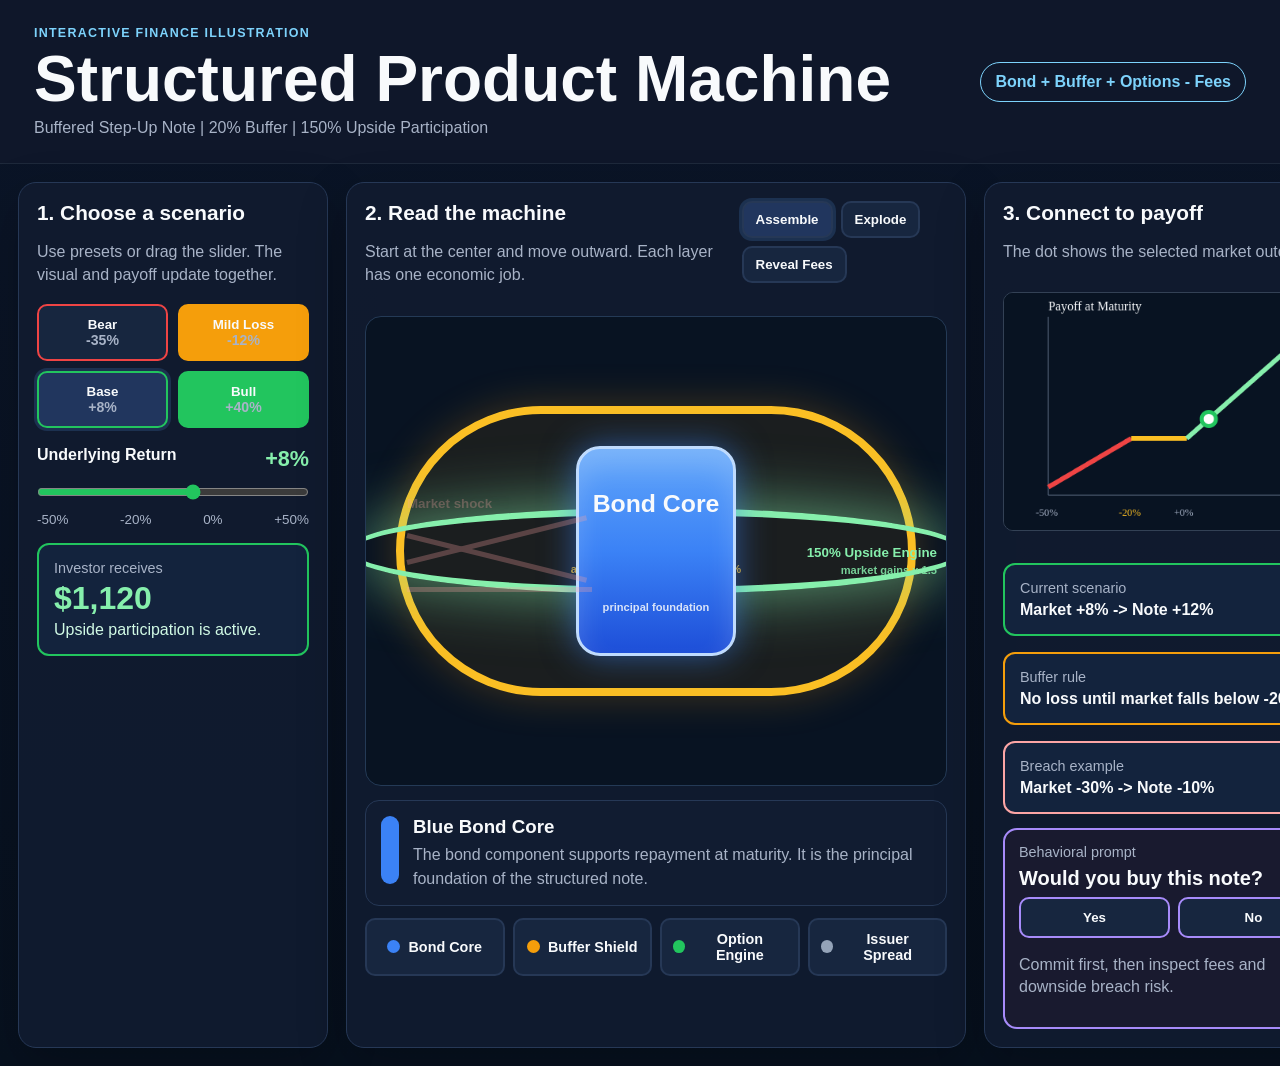
==== index.html @ 6382075f "Add files via upload" ====
<!DOCTYPE html>
<html lang="en">
<head>
  <meta charset="UTF-8" />
  <meta name="viewport" content="width=device-width, initial-scale=1.0" />
  <title>Structured Product Machine</title>
  <link rel="stylesheet" href="css/styles.css" />
</head>
<body>
  <header class="topbar">
    <div>
      <p class="eyebrow">Interactive Finance Illustration</p>
      <h1>Structured Product Machine</h1>
      <p class="subtitle">Buffered Step-Up Note | 20% Buffer | 150% Upside Participation</p>
    </div>
    <div class="formula">Bond + Buffer + Options - Fees</div>
  </header>

  <main class="dashboard">
    <aside class="panel controls">
      <h2>1. Choose a scenario</h2>
      <p class="muted">Use presets or drag the slider. The visual and payoff update together.</p>

      <div class="scenario-grid">
        <button class="scenario red" data-return="-35">Bear<br><span>-35%</span></button>
        <button class="scenario orange" data-return="-12">Mild Loss<br><span>-12%</span></button>
        <button class="scenario green active" data-return="8">Base<br><span>+8%</span></button>
        <button class="scenario green" data-return="40">Bull<br><span>+40%</span></button>
      </div>

      <div class="slider-card">
        <div class="label-row"><strong>Underlying Return</strong><strong id="returnLabel">+8%</strong></div>
        <input id="returnSlider" type="range" min="-50" max="50" value="8" />
        <div class="scale"><span>-50%</span><span>-20%</span><span>0%</span><span>+50%</span></div>
      </div>

      <div class="metric green-border">
        <span>Investor receives</span>
        <strong id="noteValue">$1,120</strong>
        <p id="payoffExplanation">Upside participation is active.</p>
      </div>
    </aside>

    <section class="panel machine-panel">
      <div class="section-head">
        <div>
          <h2>2. Read the machine</h2>
          <p class="muted">Start at the center and move outward. Each layer has one economic job.</p>
        </div>
        <div class="mode-buttons">
          <button id="assembleBtn" class="mode active">Assemble</button>
          <button id="explodeBtn" class="mode">Explode</button>
          <button id="feesBtn" class="mode">Reveal Fees</button>
        </div>
      </div>

      <div id="machine" class="machine assembled">
        <button id="shockLayer" class="layer shock" data-layer="shock">
          <span>Market shock</span>
          <i></i><i></i><i></i>
        </button>

        <button id="bufferLayer" class="layer buffer" data-layer="buffer">
          <span>20% Buffer Shield</span>
          <small>absorbs losses from 0% to -20%</small>
        </button>

        <button id="optionLayer" class="layer option" data-layer="option">
          <span>150% Upside Engine</span>
          <small>market gains x 1.5</small>
        </button>

        <button id="bondLayer" class="layer bond" data-layer="bond">
          <span>Bond Core</span>
          <small>principal foundation</small>
        </button>

        <button id="feeLayer" class="layer fees hidden" data-layer="fees">
          <span>Issuer Spread</span>
          <small>embedded economics</small>
        </button>
      </div>

      <div class="reader" id="reader">
        <div class="chip blue"></div>
        <div>
          <h3>Blue Bond Core</h3>
          <p>The bond component supports repayment at maturity. It is the principal foundation of the structured note.</p>
        </div>
      </div>

      <div class="layer-buttons">
        <button data-layer="bond"><span class="dot blue"></span>Bond Core</button>
        <button data-layer="buffer"><span class="dot orange"></span>Buffer Shield</button>
        <button data-layer="option"><span class="dot green"></span>Option Engine</button>
        <button data-layer="fees"><span class="dot gray"></span>Issuer Spread</button>
      </div>
    </section>

    <aside class="panel risk">
      <h2>3. Connect to payoff</h2>
      <p class="muted">The dot shows the selected market outcome.</p>
      <canvas id="payoffCanvas" width="430" height="300"></canvas>
      <div class="kpi green-border"><span>Current scenario</span><strong id="scenarioText">Market +8% -> Note +12%</strong></div>
      <div class="kpi orange-border"><span>Buffer rule</span><strong>No loss until market falls below -20%</strong></div>
      <div class="kpi red-border"><span>Breach example</span><strong>Market -30% -> Note -10%</strong></div>
      <div class="decision">
        <span>Behavioral prompt</span>
        <strong>Would you buy this note?</strong>
        <div><button id="yesBtn">Yes</button><button id="noBtn">No</button></div>
        <p id="voteText">Commit first, then inspect fees and downside breach risk.</p>
      </div>
    </aside>
  </main>

  <script src="js/payoff.js"></script>
  <script src="js/chart.js"></script>
  <script src="js/app.js"></script>
</body>
</html>
---- css/styles.css ----
:root{
  --bg:#08111f; --panel:#101b2f; --panel2:#13233d; --line:#263856; --text:#f8fafc; --muted:#a8b3c7;
  --blue:#3b82f6; --blue2:#60a5fa; --orange:#f59e0b; --orange2:#fbbf24; --green:#22c55e; --green2:#86efac; --red:#ef4444; --red2:#fca5a5; --gray:#94a3b8; --purple:#a78bfa; --cyan:#7dd3fc;
}
*{box-sizing:border-box} body{margin:0;background:linear-gradient(180deg,#0b1528,#07111f);color:var(--text);font-family:Segoe UI,Inter,Arial,sans-serif}.topbar{display:flex;justify-content:space-between;align-items:center;gap:24px;padding:26px 34px;background:#0f172a;border-bottom:1px solid #1e293b}.eyebrow{margin:0 0 7px;color:var(--cyan);font-weight:800;letter-spacing:.1em;text-transform:uppercase;font-size:.78rem}.topbar h1{margin:0;font-size:clamp(2.4rem,5vw,4.4rem);line-height:1}.subtitle{margin:8px 0 0;color:var(--muted)}.formula{border:1px solid var(--cyan);border-radius:999px;padding:10px 14px;color:var(--cyan);font-weight:800;white-space:nowrap}.dashboard{display:grid;grid-template-columns:310px minmax(620px,1fr) 380px;gap:18px;padding:18px}.panel{background:rgba(16,27,47,.94);border:1px solid var(--line);border-radius:18px;padding:18px;box-shadow:0 18px 50px rgba(0,0,0,.24)}h2{margin:0 0 8px;font-size:1.3rem}.muted{color:var(--muted);line-height:1.42}.scenario-grid{display:grid;grid-template-columns:1fr 1fr;gap:10px;margin:18px 0}.scenario,.mode,.layer-buttons button,.decision button{cursor:pointer;background:#17263f;color:var(--text);border:2px solid var(--line);border-radius:10px;padding:11px;font-weight:800}.scenario span{color:var(--muted);font-size:.88rem}.scenario.red{border-color:var(--red)}.scenario.orange{border-color:var(--orange)}.scenario.green{border-color:var(--green)}.scenario.active,.mode.active{background:#21365e;box-shadow:0 0 0 3px rgba(96,165,250,.16)}.label-row,.scale{display:flex;justify-content:space-between}.label-row strong:last-child{color:var(--green2);font-size:1.35rem}input[type=range]{width:100%;accent-color:var(--green);margin:12px 0}.scale{color:var(--muted);font-size:.84rem}.metric,.kpi{background:var(--panel2);border-radius:12px;padding:15px;margin-top:16px}.metric span,.kpi span,.decision span{display:block;color:var(--muted);font-size:.9rem}.metric strong{display:block;color:var(--green2);font-size:2rem;margin:4px 0}.metric p{margin:0;color:#d1fae5}.green-border{border:2px solid var(--green)}.orange-border{border:2px solid var(--orange)}.red-border{border:2px solid var(--red2)}.section-head{display:flex;justify-content:space-between;align-items:flex-start;gap:16px}.mode-buttons{display:flex;gap:8px;flex-wrap:wrap}.mode{padding:9px 12px}.machine{position:relative;min-height:470px;margin:14px 0;background:#081322;border:1px solid #243a56;border-radius:16px;overflow:hidden}.layer{position:absolute;border:0;background:transparent;color:var(--text);font-family:inherit;cursor:pointer}.layer span{display:block;font-weight:900}.layer small{display:block;font-weight:700;margin-top:4px;opacity:.85}.bond{left:50%;top:50%;width:160px;height:210px;margin-left:-80px;margin-top:-105px;border-radius:24px;background:linear-gradient(180deg,var(--blue2),var(--blue),#1d4ed8);border:3px solid #bfdbfe;box-shadow:0 0 34px rgba(59,130,246,.55),inset 0 18px 28px rgba(255,255,255,.18);display:grid;place-items:center;text-align:center;z-index:6}.bond span{font-size:1.55rem}.buffer{left:50%;top:50%;width:520px;height:290px;margin-left:-260px;margin-top:-145px;border:8px solid var(--orange2);background:rgba(245,158,11,.08);border-radius:160px;box-shadow:0 0 42px rgba(245,158,11,.24);text-align:center;padding-top:18px;z-index:2;color:var(--orange2)}.option{left:50%;top:50%;width:620px;height:86px;margin-left:-310px;margin-top:-43px;border:7px solid var(--green2);border-radius:50%;box-shadow:0 0 44px rgba(134,239,172,.36);z-index:5;color:var(--green2);text-align:right;padding:18px 22px 0 0}.option::after{content:"";position:absolute;right:-85px;top:28px;width:90px;height:8px;background:var(--green2);transform:rotate(-25deg);border-radius:999px}.shock{left:35px;top:128px;width:220px;height:220px;z-index:7;color:var(--red2);text-align:left}.shock i{display:block;width:185px;height:5px;background:var(--red2);margin:22px 0;transform-origin:left center}.shock i:nth-child(2){transform:rotate(14deg)}.shock i:nth-child(3){transform:rotate(-14deg)}.fees{left:50%;top:50%;width:600px;height:340px;margin-left:-300px;margin-top:-170px;border:5px dashed var(--gray);border-radius:180px;color:var(--gray);text-align:center;padding-top:302px;z-index:1}.hidden{opacity:0;pointer-events:none}.machine.exploded .bond{transform:translateX(-230px)}.machine.exploded .buffer{transform:translateX(0) scale(.92)}.machine.exploded .option{transform:translateX(210px) scale(.88)}.machine.exploded .fees{transform:translateX(360px) scale(.78)}.bond,.buffer,.option,.fees{transition:transform .55s ease,opacity .25s,box-shadow .25s,border-color .25s}.machine.breach .buffer{border-color:var(--red);box-shadow:0 0 60px rgba(239,68,68,.5);color:var(--red2)}.machine.positive .option{box-shadow:0 0 65px rgba(134,239,172,.62)}.reader{display:flex;gap:14px;align-items:flex-start;background:#111c31;border:1px solid var(--line);border-radius:14px;padding:15px;min-height:94px}.reader h3{margin:0 0 5px}.reader p{margin:0;color:var(--muted);line-height:1.45}.chip{width:18px;min-width:18px;height:68px;border-radius:10px}.blue,.dot.blue{background:var(--blue)}.orange,.dot.orange{background:var(--orange)}.green,.dot.green{background:var(--green)}.gray,.dot.gray{background:var(--gray)}.redchip{background:var(--red)}.layer-buttons{display:grid;grid-template-columns:repeat(4,1fr);gap:8px;margin-top:12px}.layer-buttons button{display:flex;align-items:center;justify-content:center;gap:8px;font-size:.9rem}.dot{width:13px;height:13px;border-radius:50%;display:inline-block}#payoffCanvas{width:100%;background:#081322;border:1px solid #334155;border-radius:10px;margin:12px 0}.kpi strong{display:block;margin-top:5px}.decision{background:#191a2f;border:2px solid var(--purple);border-radius:14px;padding:14px;margin-top:14px}.decision strong{display:block;font-size:1.25rem;margin:7px 0}.decision div{display:flex;gap:8px}.decision button{flex:1;border-color:var(--purple)}.decision p{color:var(--muted);line-height:1.35}@media(max-width:1180px){.dashboard{grid-template-columns:1fr}.formula{display:none}.machine{min-height:430px}.layer-buttons{grid-template-columns:1fr 1fr}}@media(max-width:640px){.topbar{padding:20px}.dashboard{padding:12px}.panel{padding:14px}.scenario-grid{grid-template-columns:1fr}.section-head{display:block}.mode-buttons{margin-top:12px}.layer-buttons{grid-template-columns:1fr}.machine{min-height:380px}.buffer{width:430px;height:250px;margin-left:-215px;margin-top:-125px}.option{width:460px;margin-left:-230px}.bond{width:130px;height:180px;margin-left:-65px;margin-top:-90px}.shock{display:none}}
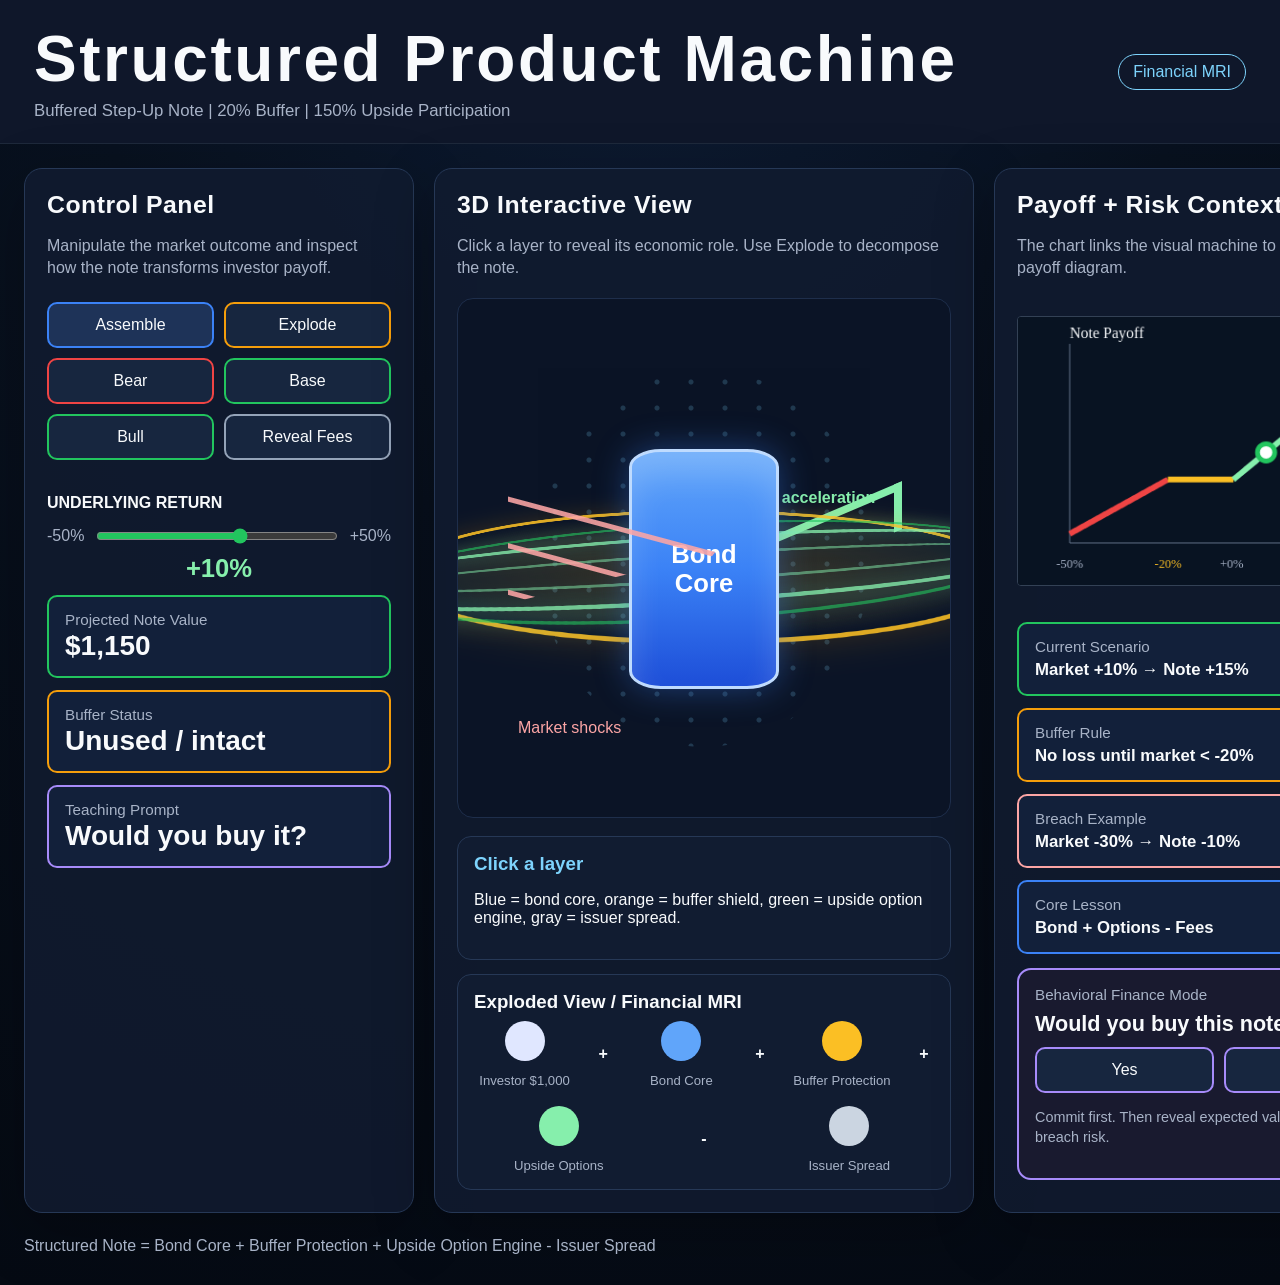
==== commit 6e7f212f: "Add files via upload" ====
--- a/index.html
+++ b/index.html
@@ -9,109 +9,130 @@
 <body>
   <header class="topbar">
     <div>
-      <p class="eyebrow">Interactive Finance Illustration</p>
       <h1>Structured Product Machine</h1>
-      <p class="subtitle">Buffered Step-Up Note | 20% Buffer | 150% Upside Participation</p>
+      <p>Buffered Step-Up Note | 20% Buffer | 150% Upside Participation</p>
     </div>
-    <div class="formula">Bond + Buffer + Options - Fees</div>
+    <div class="tag">Financial MRI</div>
   </header>
 
   <main class="dashboard">
-    <aside class="panel controls">
-      <h2>1. Choose a scenario</h2>
-      <p class="muted">Use presets or drag the slider. The visual and payoff update together.</p>
+    <section class="panel controls-panel">
+      <h2>Control Panel</h2>
+      <p class="muted">Manipulate the market outcome and inspect how the note transforms investor payoff.</p>
 
-      <div class="scenario-grid">
-        <button class="scenario red" data-return="-35">Bear<br><span>-35%</span></button>
-        <button class="scenario orange" data-return="-12">Mild Loss<br><span>-12%</span></button>
-        <button class="scenario green active" data-return="8">Base<br><span>+8%</span></button>
-        <button class="scenario green" data-return="40">Bull<br><span>+40%</span></button>
+      <div class="button-grid">
+        <button id="assembleBtn" class="btn blue active">Assemble</button>
+        <button id="explodeBtn" class="btn orange">Explode</button>
+        <button id="bearBtn" class="btn red">Bear</button>
+        <button id="baseBtn" class="btn green">Base</button>
+        <button id="bullBtn" class="btn green">Bull</button>
+        <button id="feesBtn" class="btn gray">Reveal Fees</button>
       </div>
 
       <div class="slider-card">
-        <div class="label-row"><strong>Underlying Return</strong><strong id="returnLabel">+8%</strong></div>
-        <input id="returnSlider" type="range" min="-50" max="50" value="8" />
-        <div class="scale"><span>-50%</span><span>-20%</span><span>0%</span><span>+50%</span></div>
+        <label for="returnSlider">Underlying Return</label>
+        <div class="slider-row">
+          <span>-50%</span>
+          <input id="returnSlider" type="range" min="-50" max="50" value="10" />
+          <span>+50%</span>
+        </div>
+        <div class="current-return"><span id="returnLabel">+10%</span></div>
       </div>
 
       <div class="metric green-border">
-        <span>Investor receives</span>
-        <strong id="noteValue">$1,120</strong>
-        <p id="payoffExplanation">Upside participation is active.</p>
+        <span>Projected Note Value</span>
+        <strong id="noteValue">$1,150</strong>
       </div>
-    </aside>
+      <div class="metric orange-border">
+        <span>Buffer Status</span>
+        <strong id="bufferStatus">Unused / intact</strong>
+      </div>
+      <div class="metric purple-border">
+        <span>Teaching Prompt</span>
+        <strong>Would you buy it?</strong>
+      </div>
+    </section>
 
-    <section class="panel machine-panel">
-      <div class="section-head">
+    <section class="panel visual-panel">
+      <div class="panel-heading">
         <div>
-          <h2>2. Read the machine</h2>
-          <p class="muted">Start at the center and move outward. Each layer has one economic job.</p>
-        </div>
-        <div class="mode-buttons">
-          <button id="assembleBtn" class="mode active">Assemble</button>
-          <button id="explodeBtn" class="mode">Explode</button>
-          <button id="feesBtn" class="mode">Reveal Fees</button>
+          <h2>3D Interactive View</h2>
+          <p class="muted">Click a layer to reveal its economic role. Use Explode to decompose the note.</p>
         </div>
       </div>
 
-      <div id="machine" class="machine assembled">
-        <button id="shockLayer" class="layer shock" data-layer="shock">
-          <span>Market shock</span>
-          <i></i><i></i><i></i>
-        </button>
+      <div class="machine-stage" id="machineStage">
+        <div class="probability-cloud" aria-hidden="true"></div>
 
-        <button id="bufferLayer" class="layer buffer" data-layer="buffer">
-          <span>20% Buffer Shield</span>
-          <small>absorbs losses from 0% to -20%</small>
-        </button>
+        <button class="layer shock-layer" id="shockLayer" data-layer="shock" aria-label="Market shock particles"></button>
+        <button class="layer buffer-layer" id="bufferLayer" data-layer="buffer" aria-label="20 percent buffer shield"></button>
+        <button class="layer option-layer" id="optionLayer" data-layer="option" aria-label="150 percent option engine"></button>
+        <button class="layer fee-layer hidden" id="feeLayer" data-layer="fees" aria-label="issuer spread layer"></button>
+        <button class="layer bond-layer" id="bondLayer" data-layer="bond" aria-label="bond core"></button>
 
-        <button id="optionLayer" class="layer option" data-layer="option">
-          <span>150% Upside Engine</span>
-          <small>market gains x 1.5</small>
-        </button>
-
-        <button id="bondLayer" class="layer bond" data-layer="bond">
-          <span>Bond Core</span>
-          <small>principal foundation</small>
-        </button>
-
-        <button id="feeLayer" class="layer fees hidden" data-layer="fees">
-          <span>Issuer Spread</span>
-          <small>embedded economics</small>
-        </button>
+        <div class="upside-arrow">Upside acceleration</div>
+        <div class="shock-label">Market shocks</div>
       </div>
 
-      <div class="reader" id="reader">
-        <div class="chip blue"></div>
-        <div>
-          <h3>Blue Bond Core</h3>
-          <p>The bond component supports repayment at maturity. It is the principal foundation of the structured note.</p>
-        </div>
+      <div class="layer-description" id="layerDescription">
+        <h3>Click a layer</h3>
+        <p>Blue = bond core, orange = buffer shield, green = upside option engine, gray = issuer spread.</p>
       </div>
 
-      <div class="layer-buttons">
-        <button data-layer="bond"><span class="dot blue"></span>Bond Core</button>
-        <button data-layer="buffer"><span class="dot orange"></span>Buffer Shield</button>
-        <button data-layer="option"><span class="dot green"></span>Option Engine</button>
-        <button data-layer="fees"><span class="dot gray"></span>Issuer Spread</button>
+      <div class="decomposition">
+        <h3>Exploded View / Financial MRI</h3>
+        <div class="decomp-row">
+          <div><span class="dot investor"></span><p>Investor $1,000</p></div>
+          <b>+</b>
+          <div><span class="dot bond"></span><p>Bond Core</p></div>
+          <b>+</b>
+          <div><span class="dot buffer"></span><p>Buffer Protection</p></div>
+          <b>+</b>
+          <div><span class="dot option"></span><p>Upside Options</p></div>
+          <b>-</b>
+          <div><span class="dot fees"></span><p>Issuer Spread</p></div>
+        </div>
       </div>
     </section>
 
-    <aside class="panel risk">
-      <h2>3. Connect to payoff</h2>
-      <p class="muted">The dot shows the selected market outcome.</p>
-      <canvas id="payoffCanvas" width="430" height="300"></canvas>
-      <div class="kpi green-border"><span>Current scenario</span><strong id="scenarioText">Market +8% -> Note +12%</strong></div>
-      <div class="kpi orange-border"><span>Buffer rule</span><strong>No loss until market falls below -20%</strong></div>
-      <div class="kpi red-border"><span>Breach example</span><strong>Market -30% -> Note -10%</strong></div>
-      <div class="decision">
-        <span>Behavioral prompt</span>
+    <section class="panel risk-panel">
+      <h2>Payoff + Risk Context</h2>
+      <p class="muted">The chart links the visual machine to the traditional payoff diagram.</p>
+
+      <canvas id="payoffCanvas" width="420" height="280"></canvas>
+
+      <div class="context-card green-border">
+        <span>Current Scenario</span>
+        <strong id="scenarioText">Market +10% → Note +15%</strong>
+      </div>
+      <div class="context-card orange-border">
+        <span>Buffer Rule</span>
+        <strong>No loss until market &lt; -20%</strong>
+      </div>
+      <div class="context-card red-border">
+        <span>Breach Example</span>
+        <strong>Market -30% → Note -10%</strong>
+      </div>
+      <div class="context-card blue-border">
+        <span>Core Lesson</span>
+        <strong>Bond + Options - Fees</strong>
+      </div>
+
+      <div class="decision-card">
+        <span>Behavioral Finance Mode</span>
         <strong>Would you buy this note?</strong>
-        <div><button id="yesBtn">Yes</button><button id="noBtn">No</button></div>
-        <p id="voteText">Commit first, then inspect fees and downside breach risk.</p>
+        <div class="vote-row">
+          <button id="yesBtn">Yes</button>
+          <button id="noBtn">No</button>
+        </div>
+        <p id="voteReveal" class="muted small">Commit first. Then reveal expected value, fees, and breach risk.</p>
       </div>
-    </aside>
+    </section>
   </main>
+
+  <footer>
+    Structured Note = Bond Core + Buffer Protection + Upside Option Engine - Issuer Spread
+  </footer>
 
   <script src="js/payoff.js"></script>
   <script src="js/chart.js"></script>
--- a/css/styles.css
+++ b/css/styles.css
@@ -1,5 +1,272 @@
-:root{
-  --bg:#08111f; --panel:#101b2f; --panel2:#13233d; --line:#263856; --text:#f8fafc; --muted:#a8b3c7;
-  --blue:#3b82f6; --blue2:#60a5fa; --orange:#f59e0b; --orange2:#fbbf24; --green:#22c55e; --green2:#86efac; --red:#ef4444; --red2:#fca5a5; --gray:#94a3b8; --purple:#a78bfa; --cyan:#7dd3fc;
-}
-*{box-sizing:border-box} body{margin:0;background:linear-gradient(180deg,#0b1528,#07111f);color:var(--text);font-family:Segoe UI,Inter,Arial,sans-serif}.topbar{display:flex;justify-content:space-between;align-items:center;gap:24px;padding:26px 34px;background:#0f172a;border-bottom:1px solid #1e293b}.eyebrow{margin:0 0 7px;color:var(--cyan);font-weight:800;letter-spacing:.1em;text-transform:uppercase;font-size:.78rem}.topbar h1{margin:0;font-size:clamp(2.4rem,5vw,4.4rem);line-height:1}.subtitle{margin:8px 0 0;color:var(--muted)}.formula{border:1px solid var(--cyan);border-radius:999px;padding:10px 14px;color:var(--cyan);font-weight:800;white-space:nowrap}.dashboard{display:grid;grid-template-columns:310px minmax(620px,1fr) 380px;gap:18px;padding:18px}.panel{background:rgba(16,27,47,.94);border:1px solid var(--line);border-radius:18px;padding:18px;box-shadow:0 18px 50px rgba(0,0,0,.24)}h2{margin:0 0 8px;font-size:1.3rem}.muted{color:var(--muted);line-height:1.42}.scenario-grid{display:grid;grid-template-columns:1fr 1fr;gap:10px;margin:18px 0}.scenario,.mode,.layer-buttons button,.decision button{cursor:pointer;background:#17263f;color:var(--text);border:2px solid var(--line);border-radius:10px;padding:11px;font-weight:800}.scenario span{color:var(--muted);font-size:.88rem}.scenario.red{border-color:var(--red)}.scenario.orange{border-color:var(--orange)}.scenario.green{border-color:var(--green)}.scenario.active,.mode.active{background:#21365e;box-shadow:0 0 0 3px rgba(96,165,250,.16)}.label-row,.scale{display:flex;justify-content:space-between}.label-row strong:last-child{color:var(--green2);font-size:1.35rem}input[type=range]{width:100%;accent-color:var(--green);margin:12px 0}.scale{color:var(--muted);font-size:.84rem}.metric,.kpi{background:var(--panel2);border-radius:12px;padding:15px;margin-top:16px}.metric span,.kpi span,.decision span{display:block;color:var(--muted);font-size:.9rem}.metric strong{display:block;color:var(--green2);font-size:2rem;margin:4px 0}.metric p{margin:0;color:#d1fae5}.green-border{border:2px solid var(--green)}.orange-border{border:2px solid var(--orange)}.red-border{border:2px solid var(--red2)}.section-head{display:flex;justify-content:space-between;align-items:flex-start;gap:16px}.mode-buttons{display:flex;gap:8px;flex-wrap:wrap}.mode{padding:9px 12px}.machine{position:relative;min-height:470px;margin:14px 0;background:#081322;border:1px solid #243a56;border-radius:16px;overflow:hidden}.layer{position:absolute;border:0;background:transparent;color:var(--text);font-family:inherit;cursor:pointer}.layer span{display:block;font-weight:900}.layer small{display:block;font-weight:700;margin-top:4px;opacity:.85}.bond{left:50%;top:50%;width:160px;height:210px;margin-left:-80px;margin-top:-105px;border-radius:24px;background:linear-gradient(180deg,var(--blue2),var(--blue),#1d4ed8);border:3px solid #bfdbfe;box-shadow:0 0 34px rgba(59,130,246,.55),inset 0 18px 28px rgba(255,255,255,.18);display:grid;place-items:center;text-align:center;z-index:6}.bond span{font-size:1.55rem}.buffer{left:50%;top:50%;width:520px;height:290px;margin-left:-260px;margin-top:-145px;border:8px solid var(--orange2);background:rgba(245,158,11,.08);border-radius:160px;box-shadow:0 0 42px rgba(245,158,11,.24);text-align:center;padding-top:18px;z-index:2;color:var(--orange2)}.option{left:50%;top:50%;width:620px;height:86px;margin-left:-310px;margin-top:-43px;border:7px solid var(--green2);border-radius:50%;box-shadow:0 0 44px rgba(134,239,172,.36);z-index:5;color:var(--green2);text-align:right;padding:18px 22px 0 0}.option::after{content:"";position:absolute;right:-85px;top:28px;width:90px;height:8px;background:var(--green2);transform:rotate(-25deg);border-radius:999px}.shock{left:35px;top:128px;width:220px;height:220px;z-index:7;color:var(--red2);text-align:left}.shock i{display:block;width:185px;height:5px;background:var(--red2);margin:22px 0;transform-origin:left center}.shock i:nth-child(2){transform:rotate(14deg)}.shock i:nth-child(3){transform:rotate(-14deg)}.fees{left:50%;top:50%;width:600px;height:340px;margin-left:-300px;margin-top:-170px;border:5px dashed var(--gray);border-radius:180px;color:var(--gray);text-align:center;padding-top:302px;z-index:1}.hidden{opacity:0;pointer-events:none}.machine.exploded .bond{transform:translateX(-230px)}.machine.exploded .buffer{transform:translateX(0) scale(.92)}.machine.exploded .option{transform:translateX(210px) scale(.88)}.machine.exploded .fees{transform:translateX(360px) scale(.78)}.bond,.buffer,.option,.fees{transition:transform .55s ease,opacity .25s,box-shadow .25s,border-color .25s}.machine.breach .buffer{border-color:var(--red);box-shadow:0 0 60px rgba(239,68,68,.5);color:var(--red2)}.machine.positive .option{box-shadow:0 0 65px rgba(134,239,172,.62)}.reader{display:flex;gap:14px;align-items:flex-start;background:#111c31;border:1px solid var(--line);border-radius:14px;padding:15px;min-height:94px}.reader h3{margin:0 0 5px}.reader p{margin:0;color:var(--muted);line-height:1.45}.chip{width:18px;min-width:18px;height:68px;border-radius:10px}.blue,.dot.blue{background:var(--blue)}.orange,.dot.orange{background:var(--orange)}.green,.dot.green{background:var(--green)}.gray,.dot.gray{background:var(--gray)}.redchip{background:var(--red)}.layer-buttons{display:grid;grid-template-columns:repeat(4,1fr);gap:8px;margin-top:12px}.layer-buttons button{display:flex;align-items:center;justify-content:center;gap:8px;font-size:.9rem}.dot{width:13px;height:13px;border-radius:50%;display:inline-block}#payoffCanvas{width:100%;background:#081322;border:1px solid #334155;border-radius:10px;margin:12px 0}.kpi strong{display:block;margin-top:5px}.decision{background:#191a2f;border:2px solid var(--purple);border-radius:14px;padding:14px;margin-top:14px}.decision strong{display:block;font-size:1.25rem;margin:7px 0}.decision div{display:flex;gap:8px}.decision button{flex:1;border-color:var(--purple)}.decision p{color:var(--muted);line-height:1.35}@media(max-width:1180px){.dashboard{grid-template-columns:1fr}.formula{display:none}.machine{min-height:430px}.layer-buttons{grid-template-columns:1fr 1fr}}@media(max-width:640px){.topbar{padding:20px}.dashboard{padding:12px}.panel{padding:14px}.scenario-grid{grid-template-columns:1fr}.section-head{display:block}.mode-buttons{margin-top:12px}.layer-buttons{grid-template-columns:1fr}.machine{min-height:380px}.buffer{width:430px;height:250px;margin-left:-215px;margin-top:-125px}.option{width:460px;margin-left:-230px}.bond{width:130px;height:180px;margin-left:-65px;margin-top:-90px}.shock{display:none}}
+:root {
+  --bg: #08111f;
+  --panel: #101b2f;
+  --panel-2: #13233d;
+  --line: #263856;
+  --text: #f8fafc;
+  --muted: #a8b3c7;
+  --blue: #3b82f6;
+  --blue-2: #60a5fa;
+  --orange: #f59e0b;
+  --orange-2: #fbbf24;
+  --green: #22c55e;
+  --green-2: #86efac;
+  --red: #ef4444;
+  --red-2: #fca5a5;
+  --gray: #94a3b8;
+  --cyan: #7dd3fc;
+  --purple: #a78bfa;
+}
+
+* { box-sizing: border-box; }
+body {
+  margin: 0;
+  font-family: Inter, Segoe UI, Arial, sans-serif;
+  color: var(--text);
+  background: radial-gradient(circle at top, #0d1b33 0%, var(--bg) 38%, #050a13 100%);
+}
+
+.topbar {
+  min-height: 96px;
+  padding: 22px 34px;
+  background: #0f172a;
+  display: flex;
+  align-items: center;
+  justify-content: space-between;
+  border-bottom: 1px solid #1e293b;
+}
+.topbar h1 { margin: 0; font-size: clamp(2rem, 5vw, 4rem); letter-spacing: .04em; }
+.topbar p { margin: 5px 0 0; color: var(--muted); font-size: 1.05rem; }
+.tag { border: 1px solid var(--cyan); color: var(--cyan); padding: 8px 14px; border-radius: 999px; }
+
+.dashboard {
+  display: grid;
+  grid-template-columns: 390px minmax(540px, 1fr) 450px;
+  gap: 20px;
+  padding: 24px;
+}
+.panel {
+  background: rgba(16, 27, 47, .88);
+  border: 1px solid var(--line);
+  border-radius: 18px;
+  padding: 22px;
+  box-shadow: 0 18px 60px rgba(0,0,0,.25);
+}
+h2 { margin: 0 0 8px; font-size: 1.55rem; letter-spacing: .02em; }
+h3 { margin: 0 0 8px; }
+.muted { color: var(--muted); line-height: 1.4; }
+.small { font-size: .9rem; }
+
+.button-grid { display: grid; grid-template-columns: 1fr 1fr; gap: 10px; margin: 22px 0; }
+.btn, .vote-row button {
+  cursor: pointer;
+  color: var(--text);
+  background: #17263f;
+  border: 2px solid var(--line);
+  border-radius: 10px;
+  padding: 12px 14px;
+  font-size: 1rem;
+  transition: transform .2s, box-shadow .2s, background .2s;
+}
+.btn:hover, .vote-row button:hover { transform: translateY(-1px); box-shadow: 0 0 0 4px rgba(255,255,255,.04); }
+.btn.active { background: #1e3358; }
+.blue { border-color: var(--blue); }
+.orange { border-color: var(--orange); }
+.green { border-color: var(--green); }
+.red { border-color: var(--red); }
+.gray { border-color: var(--gray); }
+
+.slider-card { margin-top: 34px; }
+.slider-card label { display: block; text-transform: uppercase; font-weight: 800; margin-bottom: 14px; }
+.slider-row { display: flex; align-items: center; gap: 10px; color: var(--muted); }
+input[type="range"] { width: 100%; accent-color: var(--green); }
+.current-return { text-align: center; margin-top: 8px; color: var(--green-2); font-size: 1.6rem; font-weight: 900; }
+
+.metric, .context-card {
+  background: rgba(19, 35, 61, .82);
+  border-radius: 10px;
+  padding: 14px 16px;
+  margin: 12px 0;
+}
+.metric span, .context-card span, .decision-card span { display: block; color: var(--muted); font-size: .95rem; }
+.metric strong { display: block; font-size: 1.75rem; margin-top: 2px; }
+.context-card strong { display: block; font-size: 1.05rem; margin-top: 5px; }
+.green-border { border: 2px solid var(--green); }
+.orange-border { border: 2px solid var(--orange); }
+.red-border { border: 2px solid var(--red-2); }
+.blue-border { border: 2px solid var(--blue); }
+.purple-border { border: 2px solid var(--purple); }
+
+.visual-panel { overflow: hidden; }
+.machine-stage {
+  position: relative;
+  height: 520px;
+  margin: 18px 0;
+  background: #0b1426;
+  border: 1px solid #1e2e4b;
+  border-radius: 16px;
+  overflow: hidden;
+  perspective: 900px;
+}
+.probability-cloud::before {
+  content: "";
+  position: absolute;
+  inset: 70px 80px;
+  background-image: radial-gradient(circle, rgba(125,211,252,.7) 0 2px, transparent 3px);
+  background-size: 34px 26px;
+  opacity: .28;
+  border-radius: 50%;
+  animation: drift 8s linear infinite;
+}
+.layer { position: absolute; border: 0; background: transparent; cursor: pointer; }
+.bond-layer {
+  width: 150px; height: 240px;
+  left: calc(50% - 75px); top: 150px;
+  border-radius: 32px / 18px;
+  background: linear-gradient(180deg, var(--blue-2), var(--blue) 50%, #1d4ed8);
+  border: 3px solid #bfdbfe;
+  box-shadow: inset 0 22px 32px rgba(255,255,255,.18), 0 0 34px rgba(59,130,246,.38);
+  z-index: 8;
+  transition: transform .65s ease;
+}
+.bond-layer::after {
+  content: "Bond\A Core";
+  white-space: pre;
+  color: white;
+  font-weight: 900;
+  font-size: 1.6rem;
+  position: absolute;
+  inset: 0;
+  display: grid;
+  place-items: center;
+}
+.buffer-layer {
+  width: 620px; height: 245px;
+  left: calc(50% - 310px); top: 148px;
+  border-radius: 50%;
+  border: 7px solid rgba(251,191,36,.88);
+  background: radial-gradient(ellipse, rgba(245,158,11,.18), rgba(245,158,11,.05) 58%, transparent 70%);
+  transform: rotateX(58deg) rotateZ(0deg);
+  box-shadow: 0 0 52px rgba(245,158,11,.18);
+  z-index: 4;
+  transition: transform .65s ease, box-shadow .25s, border-color .25s;
+}
+.option-layer {
+  width: 720px; height: 145px;
+  left: calc(50% - 360px); top: 195px;
+  border-radius: 50%;
+  border: 8px solid rgba(134,239,172,.78);
+  transform: rotateX(64deg) rotateZ(-8deg);
+  z-index: 7;
+  animation: pulse 2.7s ease-in-out infinite;
+  transition: transform .65s ease, filter .25s;
+}
+.option-layer::before, .option-layer::after {
+  content: "";
+  position: absolute;
+  inset: -38px 32px;
+  border-radius: 50%;
+  border: 6px solid rgba(34,197,94,.6);
+}
+.option-layer::after { inset: 34px 42px; border-color: rgba(134,239,172,.5); }
+.fee-layer {
+  width: 740px; height: 295px;
+  left: calc(50% - 370px); top: 125px;
+  border-radius: 50%;
+  border: 4px dashed rgba(148,163,184,.68);
+  transform: rotateX(58deg);
+  z-index: 3;
+  transition: opacity .25s, transform .65s ease;
+}
+.hidden { opacity: 0; pointer-events: none; }
+.shock-layer {
+  left: 44px; top: 170px; width: 230px; height: 160px;
+  z-index: 10;
+}
+.shock-layer::before {
+  content: "";
+  display: block;
+  width: 210px; height: 130px;
+  background: repeating-linear-gradient(15deg, transparent 0 18px, var(--red-2) 19px 23px, transparent 24px 45px);
+  clip-path: polygon(0 8%, 86% 42%, 86% 22%, 100% 50%, 86% 78%, 86% 58%, 0 92%);
+  opacity: .88;
+}
+.upside-arrow {
+  position: absolute; right: 48px; top: 190px; color: var(--green-2); font-weight: 800;
+}
+.upside-arrow::after {
+  content: "";
+  display: block;
+  width: 170px; height: 40px;
+  border-top: 8px solid var(--green-2);
+  border-right: 8px solid var(--green-2);
+  transform: skewY(-23deg);
+  margin-top: 12px;
+}
+.shock-label { position: absolute; left: 60px; bottom: 80px; color: var(--red-2); }
+
+.machine-stage.exploded .bond-layer { transform: translateX(-260px); }
+.machine-stage.exploded .buffer-layer { transform: translateX(0) rotateX(58deg) scale(.92); }
+.machine-stage.exploded .option-layer { transform: translateX(270px) rotateX(64deg) rotateZ(-8deg) scale(.9); }
+.machine-stage.exploded .fee-layer { transform: translateX(430px) rotateX(58deg) scale(.78); }
+.machine-stage.breach .buffer-layer { border-color: var(--red); box-shadow: 0 0 60px rgba(239,68,68,.45); }
+.machine-stage.positive .option-layer { filter: drop-shadow(0 0 18px rgba(134,239,172,.8)); }
+
+.layer-description, .decomposition {
+  background: #111c31;
+  border: 1px solid var(--line);
+  border-radius: 14px;
+  padding: 16px;
+  margin-top: 14px;
+}
+.layer-description h3 { color: var(--cyan); }
+.decomp-row { display: flex; gap: 18px; align-items: center; justify-content: space-around; flex-wrap: wrap; }
+.decomp-row div { text-align: center; min-width: 90px; }
+.decomp-row p { color: var(--muted); margin: 8px 0 0; font-size: .82rem; }
+.dot { display: inline-block; width: 40px; height: 40px; border-radius: 50%; }
+.investor { background: #e0e7ff; }
+.bond { background: var(--blue-2); }
+.buffer { background: var(--orange-2); }
+.option { background: var(--green-2); }
+.fees { background: #cbd5e1; }
+
+#payoffCanvas { width: 100%; max-width: 420px; background: #081322; border: 1px solid #334155; border-radius: 4px; margin: 20px 0; }
+.decision-card {
+  margin-top: 14px;
+  padding: 16px;
+  border-radius: 14px;
+  border: 2px solid var(--purple);
+  background: #191a2f;
+}
+.decision-card strong { display: block; font-size: 1.35rem; margin: 8px 0; }
+.vote-row { display: flex; gap: 10px; margin: 10px 0; }
+.vote-row button { flex: 1; border-color: var(--purple); }
+footer { padding: 0 24px 30px; color: var(--muted); }
+
+@keyframes pulse {
+  0%, 100% { box-shadow: 0 0 20px rgba(34,197,94,.27); }
+  50% { box-shadow: 0 0 52px rgba(134,239,172,.55); }
+}
+@keyframes drift {
+  from { transform: rotate(0deg) scale(1); }
+  to { transform: rotate(360deg) scale(1.02); }
+}
+
+@media (max-width: 1200px) {
+  .dashboard { grid-template-columns: 1fr; }
+  .machine-stage { height: 470px; }
+  .tag { display: none; }
+}
+@media (max-width: 680px) {
+  .topbar { padding: 18px; }
+  .dashboard { padding: 14px; gap: 14px; }
+  .panel { padding: 16px; }
+  .button-grid { grid-template-columns: 1fr; }
+  .machine-stage { height: 390px; }
+  .buffer-layer { width: 430px; height: 170px; left: calc(50% - 215px); top: 140px; }
+  .option-layer { width: 480px; height: 105px; left: calc(50% - 240px); top: 175px; }
+  .fee-layer { width: 500px; height: 205px; left: calc(50% - 250px); top: 125px; }
+  .bond-layer { width: 120px; height: 190px; left: calc(50% - 60px); top: 130px; }
+  .shock-layer { display: none; }
+  .upside-arrow, .shock-label { display: none; }
+}
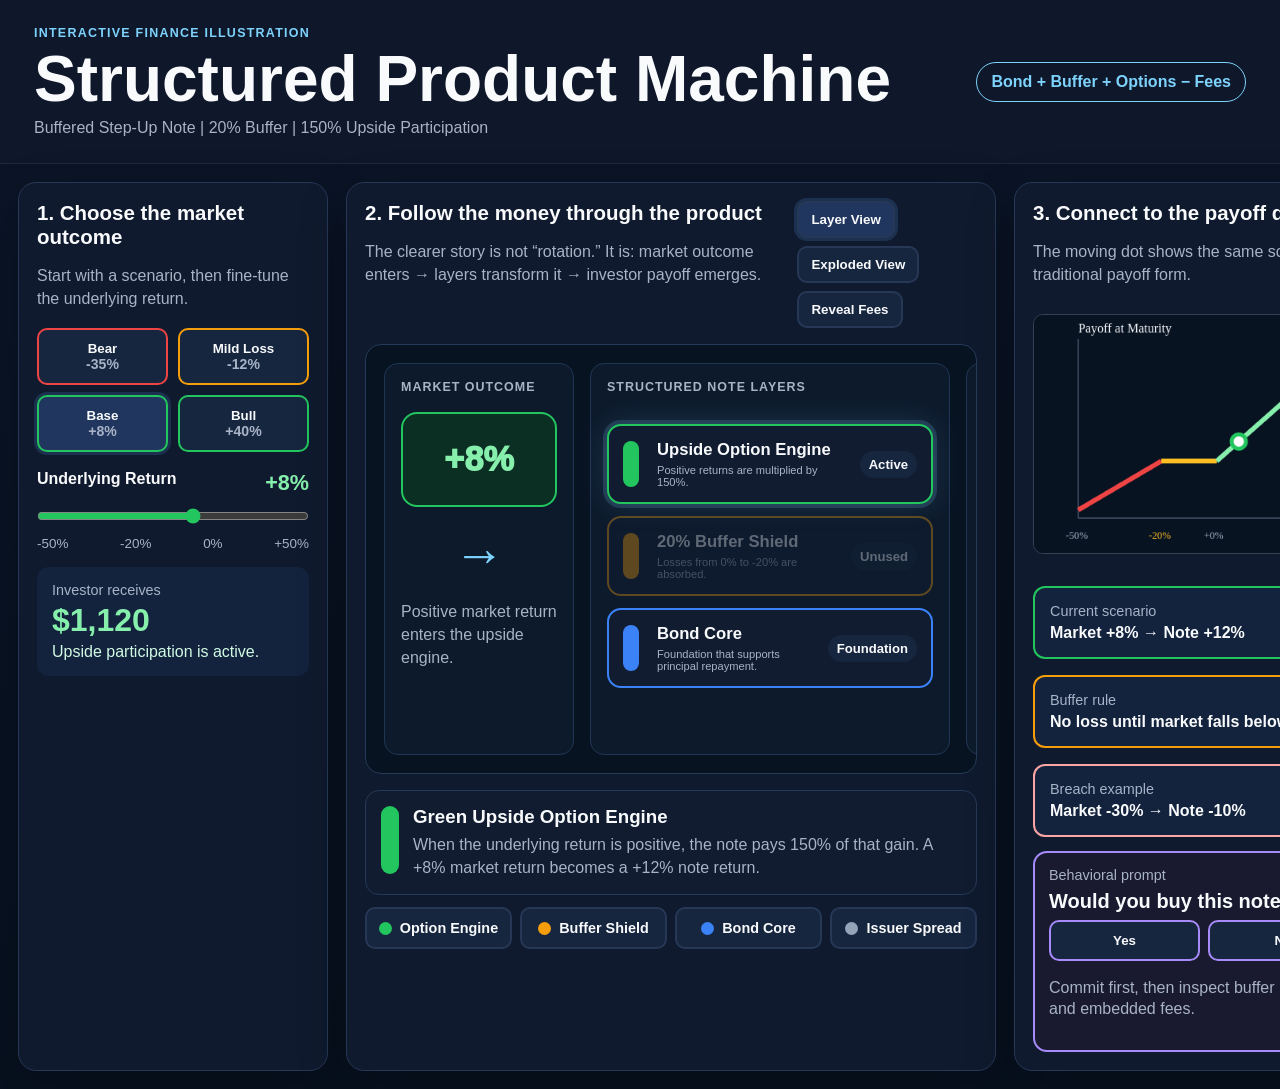
==== commit da6d29db: "Add files via upload" ====
--- a/index.html
+++ b/index.html
@@ -9,130 +9,140 @@
 <body>
   <header class="topbar">
     <div>
+      <p class="eyebrow">Interactive Finance Illustration</p>
       <h1>Structured Product Machine</h1>
-      <p>Buffered Step-Up Note | 20% Buffer | 150% Upside Participation</p>
+      <p class="subtitle">Buffered Step-Up Note | 20% Buffer | 150% Upside Participation</p>
     </div>
-    <div class="tag">Financial MRI</div>
+    <div class="formula-pill">Bond + Buffer + Options − Fees</div>
   </header>
 
   <main class="dashboard">
-    <section class="panel controls-panel">
-      <h2>Control Panel</h2>
-      <p class="muted">Manipulate the market outcome and inspect how the note transforms investor payoff.</p>
+    <aside class="panel controls-panel">
+      <h2>1. Choose the market outcome</h2>
+      <p class="muted">Start with a scenario, then fine-tune the underlying return.</p>
 
-      <div class="button-grid">
-        <button id="assembleBtn" class="btn blue active">Assemble</button>
-        <button id="explodeBtn" class="btn orange">Explode</button>
-        <button id="bearBtn" class="btn red">Bear</button>
-        <button id="baseBtn" class="btn green">Base</button>
-        <button id="bullBtn" class="btn green">Bull</button>
-        <button id="feesBtn" class="btn gray">Reveal Fees</button>
+      <div class="scenario-grid">
+        <button class="scenario red" data-return="-35">Bear<br><span>-35%</span></button>
+        <button class="scenario orange" data-return="-12">Mild Loss<br><span>-12%</span></button>
+        <button class="scenario green active" data-return="8">Base<br><span>+8%</span></button>
+        <button class="scenario bright" data-return="40">Bull<br><span>+40%</span></button>
       </div>
 
-      <div class="slider-card">
-        <label for="returnSlider">Underlying Return</label>
-        <div class="slider-row">
-          <span>-50%</span>
-          <input id="returnSlider" type="range" min="-50" max="50" value="10" />
-          <span>+50%</span>
+      <section class="slider-card">
+        <div class="label-row"><strong>Underlying Return</strong><strong id="returnLabel">+8%</strong></div>
+        <input id="returnSlider" type="range" min="-50" max="50" value="8" />
+        <div class="scale"><span>-50%</span><span>-20%</span><span>0%</span><span>+50%</span></div>
+      </section>
+
+      <section class="metric outcome-card" id="outcomeCard">
+        <span>Investor receives</span>
+        <strong id="noteValue">$1,120</strong>
+        <p id="resultExplanation">Upside participation is active.</p>
+      </section>
+    </aside>
+
+    <section class="panel product-panel">
+      <div class="section-heading">
+        <div>
+          <h2>2. Follow the money through the product</h2>
+          <p class="muted">The clearer story is not “rotation.” It is: market outcome enters → layers transform it → investor payoff emerges.</p>
         </div>
-        <div class="current-return"><span id="returnLabel">+10%</span></div>
+        <div class="mode-buttons">
+          <button id="assembleBtn" class="mode active">Layer View</button>
+          <button id="explodeBtn" class="mode">Exploded View</button>
+          <button id="feesBtn" class="mode">Reveal Fees</button>
+        </div>
       </div>
 
-      <div class="metric green-border">
-        <span>Projected Note Value</span>
-        <strong id="noteValue">$1,150</strong>
+      <div id="machine" class="teaching-machine layer-view">
+        <div class="machine-column input-column">
+          <div class="column-title">Market outcome</div>
+          <div id="marketBadge" class="market-badge positive">+8%</div>
+          <div class="flow-arrow">→</div>
+          <p id="marketStory">Positive market return enters the upside engine.</p>
+        </div>
+
+        <div class="machine-column layer-column">
+          <div class="column-title">Structured note layers</div>
+
+          <button class="product-layer option-layer" data-layer="option">
+            <span class="layer-color green-dot"></span>
+            <div>
+              <strong>Upside Option Engine</strong>
+              <small>Positive returns are multiplied by 150%.</small>
+            </div>
+            <b id="optionStatus">Active</b>
+          </button>
+
+          <button class="product-layer buffer-layer" data-layer="buffer">
+            <span class="layer-color orange-dot"></span>
+            <div>
+              <strong>20% Buffer Shield</strong>
+              <small>Losses from 0% to -20% are absorbed.</small>
+            </div>
+            <b id="bufferStatus">Unused</b>
+          </button>
+
+          <button class="product-layer bond-layer" data-layer="bond">
+            <span class="layer-color blue-dot"></span>
+            <div>
+              <strong>Bond Core</strong>
+              <small>Foundation that supports principal repayment.</small>
+            </div>
+            <b>Foundation</b>
+          </button>
+
+          <button id="feeLayer" class="product-layer fee-layer hidden" data-layer="fees">
+            <span class="layer-color gray-dot"></span>
+            <div>
+              <strong>Issuer Spread</strong>
+              <small>Embedded structuring economics and compensation.</small>
+            </div>
+            <b>Hidden cost</b>
+          </button>
+        </div>
+
+        <div class="machine-column output-column">
+          <div class="column-title">Investor payoff</div>
+          <div id="payoffBadge" class="payoff-badge positive">$1,120</div>
+          <div class="mini-rule" id="payoffRule">+8% × 150% = +12%</div>
+          <p id="payoffStory">The option engine converts market upside into amplified note upside.</p>
+        </div>
       </div>
-      <div class="metric orange-border">
-        <span>Buffer Status</span>
-        <strong id="bufferStatus">Unused / intact</strong>
+
+      <div class="layer-reader" id="layerReader">
+        <div class="reader-chip green"></div>
+        <div>
+          <h3>Green Upside Option Engine</h3>
+          <p>When the underlying return is positive, the note pays 150% of that gain. A +8% market return becomes a +12% note return.</p>
+        </div>
       </div>
-      <div class="metric purple-border">
-        <span>Teaching Prompt</span>
-        <strong>Would you buy it?</strong>
+
+      <div class="legend-row">
+        <button data-layer="option"><span class="dot green"></span>Option Engine</button>
+        <button data-layer="buffer"><span class="dot orange"></span>Buffer Shield</button>
+        <button data-layer="bond"><span class="dot blue"></span>Bond Core</button>
+        <button data-layer="fees"><span class="dot gray"></span>Issuer Spread</button>
       </div>
     </section>
 
-    <section class="panel visual-panel">
-      <div class="panel-heading">
-        <div>
-          <h2>3D Interactive View</h2>
-          <p class="muted">Click a layer to reveal its economic role. Use Explode to decompose the note.</p>
-        </div>
+    <aside class="panel risk-panel">
+      <h2>3. Connect to the payoff diagram</h2>
+      <p class="muted">The moving dot shows the same scenario in traditional payoff form.</p>
+      <canvas id="payoffCanvas" width="430" height="300"></canvas>
+
+      <div class="kpi green-border"><span>Current scenario</span><strong id="scenarioText">Market +8% → Note +12%</strong></div>
+      <div class="kpi orange-border"><span>Buffer rule</span><strong>No loss until market falls below -20%</strong></div>
+      <div class="kpi red-border"><span>Breach example</span><strong>Market -30% → Note -10%</strong></div>
+
+      <div class="decision-box">
+        <span>Behavioral prompt</span>
+        <strong>Would you buy this note?</strong>
+        <div class="vote-row"><button id="yesBtn">Yes</button><button id="noBtn">No</button></div>
+        <p id="voteText">Commit first, then inspect buffer breach risk and embedded fees.</p>
       </div>
-
-      <div class="machine-stage" id="machineStage">
-        <div class="probability-cloud" aria-hidden="true"></div>
-
-        <button class="layer shock-layer" id="shockLayer" data-layer="shock" aria-label="Market shock particles"></button>
-        <button class="layer buffer-layer" id="bufferLayer" data-layer="buffer" aria-label="20 percent buffer shield"></button>
-        <button class="layer option-layer" id="optionLayer" data-layer="option" aria-label="150 percent option engine"></button>
-        <button class="layer fee-layer hidden" id="feeLayer" data-layer="fees" aria-label="issuer spread layer"></button>
-        <button class="layer bond-layer" id="bondLayer" data-layer="bond" aria-label="bond core"></button>
-
-        <div class="upside-arrow">Upside acceleration</div>
-        <div class="shock-label">Market shocks</div>
-      </div>
-
-      <div class="layer-description" id="layerDescription">
-        <h3>Click a layer</h3>
-        <p>Blue = bond core, orange = buffer shield, green = upside option engine, gray = issuer spread.</p>
-      </div>
-
-      <div class="decomposition">
-        <h3>Exploded View / Financial MRI</h3>
-        <div class="decomp-row">
-          <div><span class="dot investor"></span><p>Investor $1,000</p></div>
-          <b>+</b>
-          <div><span class="dot bond"></span><p>Bond Core</p></div>
-          <b>+</b>
-          <div><span class="dot buffer"></span><p>Buffer Protection</p></div>
-          <b>+</b>
-          <div><span class="dot option"></span><p>Upside Options</p></div>
-          <b>-</b>
-          <div><span class="dot fees"></span><p>Issuer Spread</p></div>
-        </div>
-      </div>
-    </section>
-
-    <section class="panel risk-panel">
-      <h2>Payoff + Risk Context</h2>
-      <p class="muted">The chart links the visual machine to the traditional payoff diagram.</p>
-
-      <canvas id="payoffCanvas" width="420" height="280"></canvas>
-
-      <div class="context-card green-border">
-        <span>Current Scenario</span>
-        <strong id="scenarioText">Market +10% → Note +15%</strong>
-      </div>
-      <div class="context-card orange-border">
-        <span>Buffer Rule</span>
-        <strong>No loss until market &lt; -20%</strong>
-      </div>
-      <div class="context-card red-border">
-        <span>Breach Example</span>
-        <strong>Market -30% → Note -10%</strong>
-      </div>
-      <div class="context-card blue-border">
-        <span>Core Lesson</span>
-        <strong>Bond + Options - Fees</strong>
-      </div>
-
-      <div class="decision-card">
-        <span>Behavioral Finance Mode</span>
-        <strong>Would you buy this note?</strong>
-        <div class="vote-row">
-          <button id="yesBtn">Yes</button>
-          <button id="noBtn">No</button>
-        </div>
-        <p id="voteReveal" class="muted small">Commit first. Then reveal expected value, fees, and breach risk.</p>
-      </div>
-    </section>
+    </aside>
   </main>
-
-  <footer>
-    Structured Note = Bond Core + Buffer Protection + Upside Option Engine - Issuer Spread
-  </footer>
 
   <script src="js/payoff.js"></script>
   <script src="js/chart.js"></script>
--- a/css/styles.css
+++ b/css/styles.css
@@ -1,272 +1,5 @@
-:root {
-  --bg: #08111f;
-  --panel: #101b2f;
-  --panel-2: #13233d;
-  --line: #263856;
-  --text: #f8fafc;
-  --muted: #a8b3c7;
-  --blue: #3b82f6;
-  --blue-2: #60a5fa;
-  --orange: #f59e0b;
-  --orange-2: #fbbf24;
-  --green: #22c55e;
-  --green-2: #86efac;
-  --red: #ef4444;
-  --red-2: #fca5a5;
-  --gray: #94a3b8;
-  --cyan: #7dd3fc;
-  --purple: #a78bfa;
+:root{
+  --bg:#08111f;--panel:#101b2f;--panel2:#13233d;--line:#263856;--text:#f8fafc;--muted:#a8b3c7;
+  --blue:#3b82f6;--blue2:#60a5fa;--orange:#f59e0b;--orange2:#fbbf24;--green:#22c55e;--green2:#86efac;--red:#ef4444;--red2:#fca5a5;--gray:#94a3b8;--purple:#a78bfa;--cyan:#7dd3fc;
 }
-
-* { box-sizing: border-box; }
-body {
-  margin: 0;
-  font-family: Inter, Segoe UI, Arial, sans-serif;
-  color: var(--text);
-  background: radial-gradient(circle at top, #0d1b33 0%, var(--bg) 38%, #050a13 100%);
-}
-
-.topbar {
-  min-height: 96px;
-  padding: 22px 34px;
-  background: #0f172a;
-  display: flex;
-  align-items: center;
-  justify-content: space-between;
-  border-bottom: 1px solid #1e293b;
-}
-.topbar h1 { margin: 0; font-size: clamp(2rem, 5vw, 4rem); letter-spacing: .04em; }
-.topbar p { margin: 5px 0 0; color: var(--muted); font-size: 1.05rem; }
-.tag { border: 1px solid var(--cyan); color: var(--cyan); padding: 8px 14px; border-radius: 999px; }
-
-.dashboard {
-  display: grid;
-  grid-template-columns: 390px minmax(540px, 1fr) 450px;
-  gap: 20px;
-  padding: 24px;
-}
-.panel {
-  background: rgba(16, 27, 47, .88);
-  border: 1px solid var(--line);
-  border-radius: 18px;
-  padding: 22px;
-  box-shadow: 0 18px 60px rgba(0,0,0,.25);
-}
-h2 { margin: 0 0 8px; font-size: 1.55rem; letter-spacing: .02em; }
-h3 { margin: 0 0 8px; }
-.muted { color: var(--muted); line-height: 1.4; }
-.small { font-size: .9rem; }
-
-.button-grid { display: grid; grid-template-columns: 1fr 1fr; gap: 10px; margin: 22px 0; }
-.btn, .vote-row button {
-  cursor: pointer;
-  color: var(--text);
-  background: #17263f;
-  border: 2px solid var(--line);
-  border-radius: 10px;
-  padding: 12px 14px;
-  font-size: 1rem;
-  transition: transform .2s, box-shadow .2s, background .2s;
-}
-.btn:hover, .vote-row button:hover { transform: translateY(-1px); box-shadow: 0 0 0 4px rgba(255,255,255,.04); }
-.btn.active { background: #1e3358; }
-.blue { border-color: var(--blue); }
-.orange { border-color: var(--orange); }
-.green { border-color: var(--green); }
-.red { border-color: var(--red); }
-.gray { border-color: var(--gray); }
-
-.slider-card { margin-top: 34px; }
-.slider-card label { display: block; text-transform: uppercase; font-weight: 800; margin-bottom: 14px; }
-.slider-row { display: flex; align-items: center; gap: 10px; color: var(--muted); }
-input[type="range"] { width: 100%; accent-color: var(--green); }
-.current-return { text-align: center; margin-top: 8px; color: var(--green-2); font-size: 1.6rem; font-weight: 900; }
-
-.metric, .context-card {
-  background: rgba(19, 35, 61, .82);
-  border-radius: 10px;
-  padding: 14px 16px;
-  margin: 12px 0;
-}
-.metric span, .context-card span, .decision-card span { display: block; color: var(--muted); font-size: .95rem; }
-.metric strong { display: block; font-size: 1.75rem; margin-top: 2px; }
-.context-card strong { display: block; font-size: 1.05rem; margin-top: 5px; }
-.green-border { border: 2px solid var(--green); }
-.orange-border { border: 2px solid var(--orange); }
-.red-border { border: 2px solid var(--red-2); }
-.blue-border { border: 2px solid var(--blue); }
-.purple-border { border: 2px solid var(--purple); }
-
-.visual-panel { overflow: hidden; }
-.machine-stage {
-  position: relative;
-  height: 520px;
-  margin: 18px 0;
-  background: #0b1426;
-  border: 1px solid #1e2e4b;
-  border-radius: 16px;
-  overflow: hidden;
-  perspective: 900px;
-}
-.probability-cloud::before {
-  content: "";
-  position: absolute;
-  inset: 70px 80px;
-  background-image: radial-gradient(circle, rgba(125,211,252,.7) 0 2px, transparent 3px);
-  background-size: 34px 26px;
-  opacity: .28;
-  border-radius: 50%;
-  animation: drift 8s linear infinite;
-}
-.layer { position: absolute; border: 0; background: transparent; cursor: pointer; }
-.bond-layer {
-  width: 150px; height: 240px;
-  left: calc(50% - 75px); top: 150px;
-  border-radius: 32px / 18px;
-  background: linear-gradient(180deg, var(--blue-2), var(--blue) 50%, #1d4ed8);
-  border: 3px solid #bfdbfe;
-  box-shadow: inset 0 22px 32px rgba(255,255,255,.18), 0 0 34px rgba(59,130,246,.38);
-  z-index: 8;
-  transition: transform .65s ease;
-}
-.bond-layer::after {
-  content: "Bond\A Core";
-  white-space: pre;
-  color: white;
-  font-weight: 900;
-  font-size: 1.6rem;
-  position: absolute;
-  inset: 0;
-  display: grid;
-  place-items: center;
-}
-.buffer-layer {
-  width: 620px; height: 245px;
-  left: calc(50% - 310px); top: 148px;
-  border-radius: 50%;
-  border: 7px solid rgba(251,191,36,.88);
-  background: radial-gradient(ellipse, rgba(245,158,11,.18), rgba(245,158,11,.05) 58%, transparent 70%);
-  transform: rotateX(58deg) rotateZ(0deg);
-  box-shadow: 0 0 52px rgba(245,158,11,.18);
-  z-index: 4;
-  transition: transform .65s ease, box-shadow .25s, border-color .25s;
-}
-.option-layer {
-  width: 720px; height: 145px;
-  left: calc(50% - 360px); top: 195px;
-  border-radius: 50%;
-  border: 8px solid rgba(134,239,172,.78);
-  transform: rotateX(64deg) rotateZ(-8deg);
-  z-index: 7;
-  animation: pulse 2.7s ease-in-out infinite;
-  transition: transform .65s ease, filter .25s;
-}
-.option-layer::before, .option-layer::after {
-  content: "";
-  position: absolute;
-  inset: -38px 32px;
-  border-radius: 50%;
-  border: 6px solid rgba(34,197,94,.6);
-}
-.option-layer::after { inset: 34px 42px; border-color: rgba(134,239,172,.5); }
-.fee-layer {
-  width: 740px; height: 295px;
-  left: calc(50% - 370px); top: 125px;
-  border-radius: 50%;
-  border: 4px dashed rgba(148,163,184,.68);
-  transform: rotateX(58deg);
-  z-index: 3;
-  transition: opacity .25s, transform .65s ease;
-}
-.hidden { opacity: 0; pointer-events: none; }
-.shock-layer {
-  left: 44px; top: 170px; width: 230px; height: 160px;
-  z-index: 10;
-}
-.shock-layer::before {
-  content: "";
-  display: block;
-  width: 210px; height: 130px;
-  background: repeating-linear-gradient(15deg, transparent 0 18px, var(--red-2) 19px 23px, transparent 24px 45px);
-  clip-path: polygon(0 8%, 86% 42%, 86% 22%, 100% 50%, 86% 78%, 86% 58%, 0 92%);
-  opacity: .88;
-}
-.upside-arrow {
-  position: absolute; right: 48px; top: 190px; color: var(--green-2); font-weight: 800;
-}
-.upside-arrow::after {
-  content: "";
-  display: block;
-  width: 170px; height: 40px;
-  border-top: 8px solid var(--green-2);
-  border-right: 8px solid var(--green-2);
-  transform: skewY(-23deg);
-  margin-top: 12px;
-}
-.shock-label { position: absolute; left: 60px; bottom: 80px; color: var(--red-2); }
-
-.machine-stage.exploded .bond-layer { transform: translateX(-260px); }
-.machine-stage.exploded .buffer-layer { transform: translateX(0) rotateX(58deg) scale(.92); }
-.machine-stage.exploded .option-layer { transform: translateX(270px) rotateX(64deg) rotateZ(-8deg) scale(.9); }
-.machine-stage.exploded .fee-layer { transform: translateX(430px) rotateX(58deg) scale(.78); }
-.machine-stage.breach .buffer-layer { border-color: var(--red); box-shadow: 0 0 60px rgba(239,68,68,.45); }
-.machine-stage.positive .option-layer { filter: drop-shadow(0 0 18px rgba(134,239,172,.8)); }
-
-.layer-description, .decomposition {
-  background: #111c31;
-  border: 1px solid var(--line);
-  border-radius: 14px;
-  padding: 16px;
-  margin-top: 14px;
-}
-.layer-description h3 { color: var(--cyan); }
-.decomp-row { display: flex; gap: 18px; align-items: center; justify-content: space-around; flex-wrap: wrap; }
-.decomp-row div { text-align: center; min-width: 90px; }
-.decomp-row p { color: var(--muted); margin: 8px 0 0; font-size: .82rem; }
-.dot { display: inline-block; width: 40px; height: 40px; border-radius: 50%; }
-.investor { background: #e0e7ff; }
-.bond { background: var(--blue-2); }
-.buffer { background: var(--orange-2); }
-.option { background: var(--green-2); }
-.fees { background: #cbd5e1; }
-
-#payoffCanvas { width: 100%; max-width: 420px; background: #081322; border: 1px solid #334155; border-radius: 4px; margin: 20px 0; }
-.decision-card {
-  margin-top: 14px;
-  padding: 16px;
-  border-radius: 14px;
-  border: 2px solid var(--purple);
-  background: #191a2f;
-}
-.decision-card strong { display: block; font-size: 1.35rem; margin: 8px 0; }
-.vote-row { display: flex; gap: 10px; margin: 10px 0; }
-.vote-row button { flex: 1; border-color: var(--purple); }
-footer { padding: 0 24px 30px; color: var(--muted); }
-
-@keyframes pulse {
-  0%, 100% { box-shadow: 0 0 20px rgba(34,197,94,.27); }
-  50% { box-shadow: 0 0 52px rgba(134,239,172,.55); }
-}
-@keyframes drift {
-  from { transform: rotate(0deg) scale(1); }
-  to { transform: rotate(360deg) scale(1.02); }
-}
-
-@media (max-width: 1200px) {
-  .dashboard { grid-template-columns: 1fr; }
-  .machine-stage { height: 470px; }
-  .tag { display: none; }
-}
-@media (max-width: 680px) {
-  .topbar { padding: 18px; }
-  .dashboard { padding: 14px; gap: 14px; }
-  .panel { padding: 16px; }
-  .button-grid { grid-template-columns: 1fr; }
-  .machine-stage { height: 390px; }
-  .buffer-layer { width: 430px; height: 170px; left: calc(50% - 215px); top: 140px; }
-  .option-layer { width: 480px; height: 105px; left: calc(50% - 240px); top: 175px; }
-  .fee-layer { width: 500px; height: 205px; left: calc(50% - 250px); top: 125px; }
-  .bond-layer { width: 120px; height: 190px; left: calc(50% - 60px); top: 130px; }
-  .shock-layer { display: none; }
-  .upside-arrow, .shock-label { display: none; }
-}
+*{box-sizing:border-box} body{margin:0;background:linear-gradient(180deg,#0b1528,#07111f);color:var(--text);font-family:Segoe UI,Inter,Arial,sans-serif}.topbar{display:flex;justify-content:space-between;align-items:center;gap:24px;padding:26px 34px;background:#0f172a;border-bottom:1px solid #1e293b}.eyebrow{margin:0 0 7px;color:var(--cyan);font-weight:800;letter-spacing:.1em;text-transform:uppercase;font-size:.78rem}.topbar h1{margin:0;font-size:clamp(2.4rem,5vw,4.4rem);line-height:1}.subtitle{margin:8px 0 0;color:var(--muted)}.formula-pill{border:1px solid var(--cyan);border-radius:999px;padding:10px 14px;color:var(--cyan);font-weight:800;white-space:nowrap}.dashboard{display:grid;grid-template-columns:310px minmax(650px,1fr) 380px;gap:18px;padding:18px}.panel{background:rgba(16,27,47,.94);border:1px solid var(--line);border-radius:18px;padding:18px;box-shadow:0 18px 50px rgba(0,0,0,.24)}h2{margin:0 0 8px;font-size:1.28rem}.muted{color:var(--muted);line-height:1.42}.scenario-grid{display:grid;grid-template-columns:1fr 1fr;gap:10px;margin:18px 0}.scenario,.mode,.legend-row button,.vote-row button{cursor:pointer;background:#17263f;color:var(--text);border:2px solid var(--line);border-radius:10px;padding:11px;font-weight:800}.scenario span{color:var(--muted);font-size:.88rem}.scenario.red{border-color:var(--red)}.scenario.orange{border-color:var(--orange)}.scenario.green,.scenario.bright{border-color:var(--green)}.scenario.active,.mode.active{background:#21365e;box-shadow:0 0 0 3px rgba(96,165,250,.16)}.label-row,.scale{display:flex;justify-content:space-between}.label-row strong:last-child{color:var(--green2);font-size:1.35rem}input[type=range]{width:100%;accent-color:var(--green);margin:12px 0}.scale{color:var(--muted);font-size:.84rem}.metric,.kpi{background:var(--panel2);border-radius:12px;padding:15px;margin-top:16px}.metric span,.kpi span,.decision-box span{display:block;color:var(--muted);font-size:.9rem}.metric strong{display:block;color:var(--green2);font-size:2rem;margin:4px 0}.metric p{margin:0;color:#d1fae5}.green-border{border:2px solid var(--green)}.orange-border{border:2px solid var(--orange)}.red-border{border:2px solid var(--red2)}.section-heading{display:flex;justify-content:space-between;align-items:flex-start;gap:16px}.mode-buttons{display:flex;gap:8px;flex-wrap:wrap}.mode{padding:9px 12px}.teaching-machine{display:grid;grid-template-columns:190px minmax(360px,1fr) 200px;gap:16px;align-items:stretch;min-height:430px;margin:16px 0;background:#081322;border:1px solid #243a56;border-radius:16px;padding:18px;position:relative;overflow:hidden}.machine-column{background:#0d1a2c;border:1px solid #1f3653;border-radius:14px;padding:16px}.column-title{text-transform:uppercase;letter-spacing:.08em;color:var(--muted);font-size:.78rem;font-weight:900;margin-bottom:18px}.market-badge,.payoff-badge{display:grid;place-items:center;height:95px;border-radius:16px;font-size:2.15rem;font-weight:950;margin-bottom:18px}.market-badge.positive,.payoff-badge.positive{background:#0c2f24;border:2px solid var(--green);color:var(--green2)}.market-badge.buffer,.payoff-badge.buffer{background:#2f2410;border:2px solid var(--orange);color:var(--orange2)}.market-badge.negative,.payoff-badge.negative{background:#361818;border:2px solid var(--red);color:var(--red2)}.flow-arrow{text-align:center;font-size:3.2rem;color:var(--cyan);font-weight:900;margin:10px 0}.input-column p,.output-column p{color:var(--muted);line-height:1.45}.mini-rule{background:#111c31;border:1px solid var(--line);border-radius:10px;padding:10px;margin-bottom:14px;text-align:center;font-weight:900}.layer-column{display:flex;flex-direction:column;gap:12px}.product-layer{width:100%;display:grid;grid-template-columns:22px 1fr auto;align-items:center;gap:12px;text-align:left;background:#111c31;color:var(--text);border:2px solid var(--line);border-radius:14px;padding:14px;cursor:pointer;font-family:inherit;transition:transform .22s,box-shadow .22s,opacity .22s}.product-layer:hover{transform:translateY(-1px);box-shadow:0 0 0 4px rgba(255,255,255,.04)}.product-layer strong{display:block;font-size:1.04rem}.product-layer small{display:block;color:var(--muted);margin-top:4px}.product-layer b{font-size:.82rem;white-space:nowrap;border-radius:999px;padding:6px 9px;background:#17263f}.option-layer{border-color:var(--green)}.buffer-layer{border-color:var(--orange)}.bond-layer{border-color:var(--blue)}.fee-layer{border-color:var(--gray)}.hidden{display:none}.layer-color{width:16px;height:46px;border-radius:999px}.green-dot{background:var(--green)}.orange-dot{background:var(--orange)}.blue-dot{background:var(--blue)}.gray-dot{background:var(--gray)}.teaching-machine.exploded{grid-template-columns:1fr}.teaching-machine.exploded .input-column,.teaching-machine.exploded .output-column{display:none}.teaching-machine.exploded .layer-column{display:grid;grid-template-columns:repeat(4,1fr);align-content:center}.teaching-machine.exploded .product-layer{grid-template-columns:1fr;text-align:center;min-height:170px;justify-items:center}.teaching-machine.exploded .layer-color{width:48px;height:48px;border-radius:50%}.teaching-machine.exploded .product-layer b{margin-top:6px}.product-layer.dim{opacity:.35}.product-layer.active{box-shadow:0 0 0 4px rgba(125,211,252,.16),0 0 30px rgba(125,211,252,.16)}.layer-reader{display:flex;gap:14px;align-items:flex-start;background:#111c31;border:1px solid var(--line);border-radius:14px;padding:15px;min-height:94px}.reader-chip{width:18px;min-width:18px;height:68px;border-radius:10px}.reader-chip.green,.dot.green{background:var(--green)}.reader-chip.orange,.dot.orange{background:var(--orange)}.reader-chip.blue,.dot.blue{background:var(--blue)}.reader-chip.gray,.dot.gray{background:var(--gray)}.reader-chip.red{background:var(--red)}.layer-reader h3{margin:0 0 5px}.layer-reader p{margin:0;color:var(--muted);line-height:1.45}.legend-row{display:grid;grid-template-columns:repeat(4,1fr);gap:8px;margin-top:12px}.legend-row button{display:flex;gap:8px;align-items:center;justify-content:center;font-size:.9rem}.dot{width:13px;height:13px;border-radius:50%;display:inline-block}#payoffCanvas{width:100%;background:#081322;border:1px solid #334155;border-radius:10px;margin:12px 0}.kpi strong{display:block;margin-top:5px}.decision-box{background:#191a2f;border:2px solid var(--purple);border-radius:14px;padding:14px;margin-top:14px}.decision-box strong{display:block;font-size:1.25rem;margin:7px 0}.vote-row{display:flex;gap:8px}.vote-row button{flex:1;border-color:var(--purple)}#voteText{color:var(--muted);line-height:1.35}@media(max-width:1230px){.dashboard{grid-template-columns:1fr}.formula-pill{display:none}.teaching-machine{grid-template-columns:1fr}.flow-arrow{display:none}.legend-row{grid-template-columns:1fr 1fr}}@media(max-width:680px){.topbar{padding:20px}.dashboard{padding:12px}.panel{padding:14px}.scenario-grid{grid-template-columns:1fr}.section-heading{display:block}.mode-buttons{margin-top:12px}.teaching-machine{padding:12px}.teaching-machine.exploded .layer-column{grid-template-columns:1fr}.legend-row{grid-template-columns:1fr}}
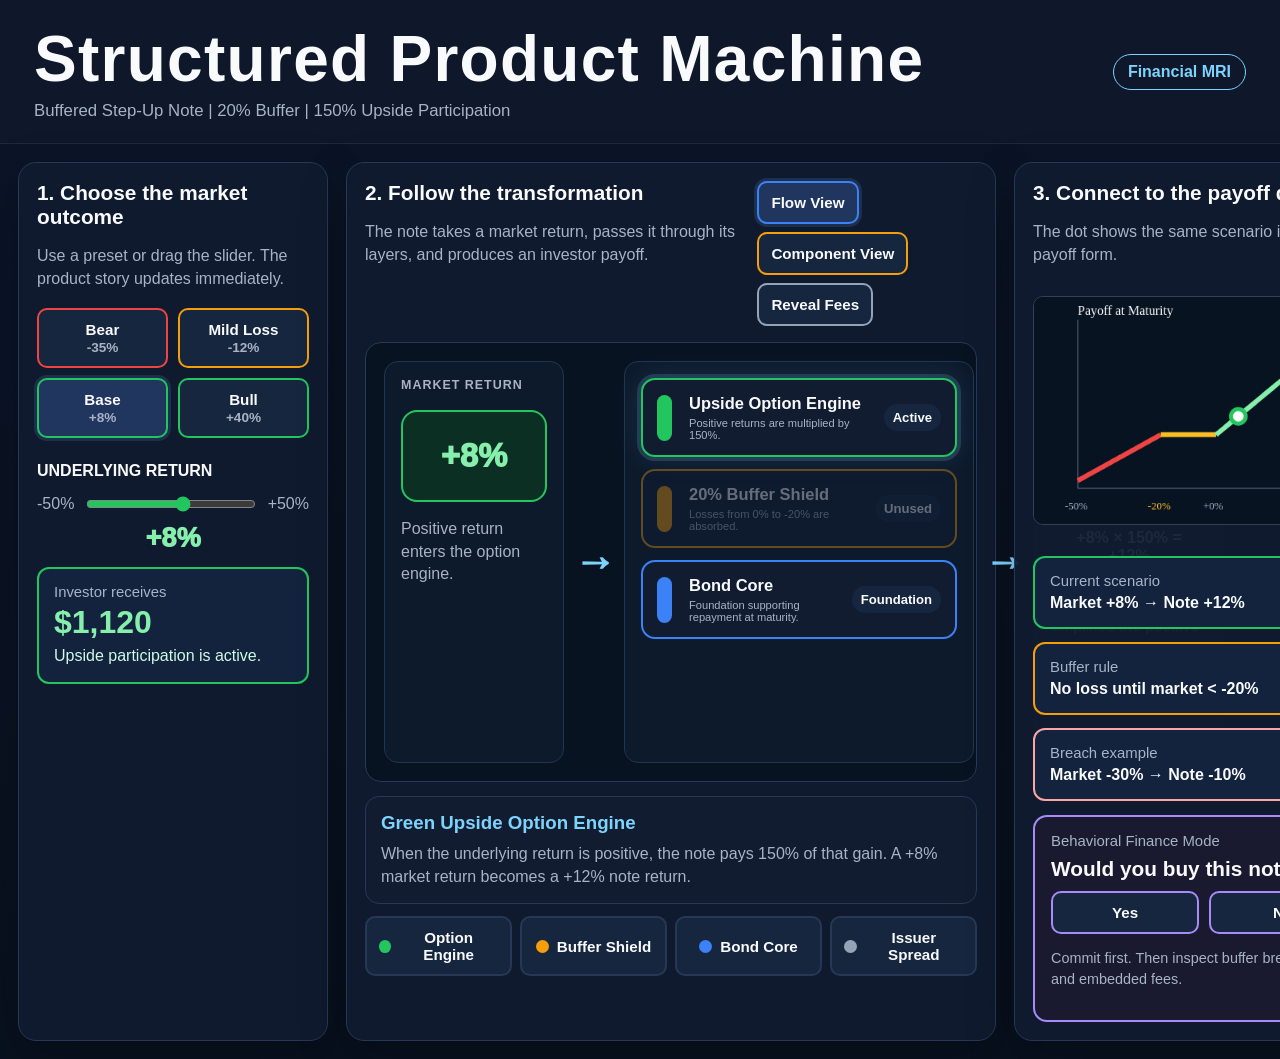
==== commit d019b688: "Add files via upload" ====
--- a/index.html
+++ b/index.html
@@ -9,64 +9,66 @@
 <body>
   <header class="topbar">
     <div>
-      <p class="eyebrow">Interactive Finance Illustration</p>
       <h1>Structured Product Machine</h1>
-      <p class="subtitle">Buffered Step-Up Note | 20% Buffer | 150% Upside Participation</p>
+      <p>Buffered Step-Up Note | 20% Buffer | 150% Upside Participation</p>
     </div>
-    <div class="formula-pill">Bond + Buffer + Options − Fees</div>
+    <div class="tag">Financial MRI</div>
   </header>
 
   <main class="dashboard">
-    <aside class="panel controls-panel">
+    <section class="panel controls-panel">
       <h2>1. Choose the market outcome</h2>
-      <p class="muted">Start with a scenario, then fine-tune the underlying return.</p>
+      <p class="muted">Use a preset or drag the slider. The product story updates immediately.</p>
 
-      <div class="scenario-grid">
-        <button class="scenario red" data-return="-35">Bear<br><span>-35%</span></button>
-        <button class="scenario orange" data-return="-12">Mild Loss<br><span>-12%</span></button>
-        <button class="scenario green active" data-return="8">Base<br><span>+8%</span></button>
-        <button class="scenario bright" data-return="40">Bull<br><span>+40%</span></button>
+      <div class="button-grid">
+        <button id="bearBtn" class="btn red">Bear<br><span>-35%</span></button>
+        <button id="mildBtn" class="btn orange">Mild Loss<br><span>-12%</span></button>
+        <button id="baseBtn" class="btn green active">Base<br><span>+8%</span></button>
+        <button id="bullBtn" class="btn green">Bull<br><span>+40%</span></button>
       </div>
 
-      <section class="slider-card">
-        <div class="label-row"><strong>Underlying Return</strong><strong id="returnLabel">+8%</strong></div>
-        <input id="returnSlider" type="range" min="-50" max="50" value="8" />
-        <div class="scale"><span>-50%</span><span>-20%</span><span>0%</span><span>+50%</span></div>
-      </section>
+      <div class="slider-card">
+        <label for="returnSlider">Underlying Return</label>
+        <div class="slider-row">
+          <span>-50%</span>
+          <input id="returnSlider" type="range" min="-50" max="50" value="8" />
+          <span>+50%</span>
+        </div>
+        <div class="current-return"><span id="returnLabel">+8%</span></div>
+      </div>
 
-      <section class="metric outcome-card" id="outcomeCard">
+      <div class="metric green-border">
         <span>Investor receives</span>
         <strong id="noteValue">$1,120</strong>
         <p id="resultExplanation">Upside participation is active.</p>
-      </section>
-    </aside>
+      </div>
+    </section>
 
-    <section class="panel product-panel">
-      <div class="section-heading">
+    <section class="panel visual-panel">
+      <div class="panel-heading">
         <div>
-          <h2>2. Follow the money through the product</h2>
-          <p class="muted">The clearer story is not “rotation.” It is: market outcome enters → layers transform it → investor payoff emerges.</p>
+          <h2>2. Follow the transformation</h2>
+          <p class="muted">The note takes a market return, passes it through its layers, and produces an investor payoff.</p>
         </div>
         <div class="mode-buttons">
-          <button id="assembleBtn" class="mode active">Layer View</button>
-          <button id="explodeBtn" class="mode">Exploded View</button>
-          <button id="feesBtn" class="mode">Reveal Fees</button>
+          <button id="assembleBtn" class="btn blue active">Flow View</button>
+          <button id="explodeBtn" class="btn orange">Component View</button>
+          <button id="feesBtn" class="btn gray">Reveal Fees</button>
         </div>
       </div>
 
-      <div id="machine" class="teaching-machine layer-view">
-        <div class="machine-column input-column">
-          <div class="column-title">Market outcome</div>
-          <div id="marketBadge" class="market-badge positive">+8%</div>
-          <div class="flow-arrow">→</div>
-          <p id="marketStory">Positive market return enters the upside engine.</p>
+      <div id="machineStage" class="teaching-stage flow-view">
+        <div class="flow-card input-card">
+          <div class="card-label">Market return</div>
+          <div id="marketBadge" class="big-number positive">+8%</div>
+          <p id="marketStory">Positive return enters the option engine.</p>
         </div>
 
-        <div class="machine-column layer-column">
-          <div class="column-title">Structured note layers</div>
+        <div class="flow-arrow">→</div>
 
-          <button class="product-layer option-layer" data-layer="option">
-            <span class="layer-color green-dot"></span>
+        <div class="layer-stack">
+          <button class="component option active" data-layer="option">
+            <span class="color-bar green-bar"></span>
             <div>
               <strong>Upside Option Engine</strong>
               <small>Positive returns are multiplied by 150%.</small>
@@ -74,8 +76,8 @@
             <b id="optionStatus">Active</b>
           </button>
 
-          <button class="product-layer buffer-layer" data-layer="buffer">
-            <span class="layer-color orange-dot"></span>
+          <button class="component buffer" data-layer="buffer">
+            <span class="color-bar orange-bar"></span>
             <div>
               <strong>20% Buffer Shield</strong>
               <small>Losses from 0% to -20% are absorbed.</small>
@@ -83,65 +85,77 @@
             <b id="bufferStatus">Unused</b>
           </button>
 
-          <button class="product-layer bond-layer" data-layer="bond">
-            <span class="layer-color blue-dot"></span>
+          <button class="component bond" data-layer="bond">
+            <span class="color-bar blue-bar"></span>
             <div>
               <strong>Bond Core</strong>
-              <small>Foundation that supports principal repayment.</small>
+              <small>Foundation supporting repayment at maturity.</small>
             </div>
             <b>Foundation</b>
           </button>
 
-          <button id="feeLayer" class="product-layer fee-layer hidden" data-layer="fees">
-            <span class="layer-color gray-dot"></span>
+          <button id="feeLayer" class="component fees hidden" data-layer="fees">
+            <span class="color-bar gray-bar"></span>
             <div>
               <strong>Issuer Spread</strong>
               <small>Embedded structuring economics and compensation.</small>
             </div>
-            <b>Hidden cost</b>
+            <b>Hidden</b>
           </button>
         </div>
 
-        <div class="machine-column output-column">
-          <div class="column-title">Investor payoff</div>
-          <div id="payoffBadge" class="payoff-badge positive">$1,120</div>
-          <div class="mini-rule" id="payoffRule">+8% × 150% = +12%</div>
-          <p id="payoffStory">The option engine converts market upside into amplified note upside.</p>
+        <div class="flow-arrow">→</div>
+
+        <div class="flow-card output-card">
+          <div class="card-label">Investor payoff</div>
+          <div id="payoffBadge" class="big-number positive">$1,120</div>
+          <div id="payoffRule" class="rule-box">+8% × 150% = +12%</div>
+          <p id="payoffStory">The option engine amplifies the positive market return.</p>
         </div>
       </div>
 
-      <div class="layer-reader" id="layerReader">
-        <div class="reader-chip green"></div>
-        <div>
-          <h3>Green Upside Option Engine</h3>
-          <p>When the underlying return is positive, the note pays 150% of that gain. A +8% market return becomes a +12% note return.</p>
-        </div>
+      <div class="layer-description" id="layerDescription">
+        <h3>Green Upside Option Engine</h3>
+        <p>When the underlying return is positive, the note pays 150% of that gain. A +8% market return becomes a +12% note return.</p>
       </div>
 
       <div class="legend-row">
-        <button data-layer="option"><span class="dot green"></span>Option Engine</button>
-        <button data-layer="buffer"><span class="dot orange"></span>Buffer Shield</button>
-        <button data-layer="bond"><span class="dot blue"></span>Bond Core</button>
-        <button data-layer="fees"><span class="dot gray"></span>Issuer Spread</button>
+        <button class="legend-item" data-layer="option"><span class="dot green-dot"></span>Option Engine</button>
+        <button class="legend-item" data-layer="buffer"><span class="dot orange-dot"></span>Buffer Shield</button>
+        <button class="legend-item" data-layer="bond"><span class="dot blue-dot"></span>Bond Core</button>
+        <button class="legend-item" data-layer="fees"><span class="dot gray-dot"></span>Issuer Spread</button>
       </div>
     </section>
 
-    <aside class="panel risk-panel">
+    <section class="panel risk-panel">
       <h2>3. Connect to the payoff diagram</h2>
-      <p class="muted">The moving dot shows the same scenario in traditional payoff form.</p>
-      <canvas id="payoffCanvas" width="430" height="300"></canvas>
+      <p class="muted">The dot shows the same scenario in traditional payoff form.</p>
 
-      <div class="kpi green-border"><span>Current scenario</span><strong id="scenarioText">Market +8% → Note +12%</strong></div>
-      <div class="kpi orange-border"><span>Buffer rule</span><strong>No loss until market falls below -20%</strong></div>
-      <div class="kpi red-border"><span>Breach example</span><strong>Market -30% → Note -10%</strong></div>
+      <canvas id="payoffCanvas" width="420" height="280"></canvas>
 
-      <div class="decision-box">
-        <span>Behavioral prompt</span>
+      <div class="context-card green-border">
+        <span>Current scenario</span>
+        <strong id="scenarioText">Market +8% → Note +12%</strong>
+      </div>
+      <div class="context-card orange-border">
+        <span>Buffer rule</span>
+        <strong>No loss until market &lt; -20%</strong>
+      </div>
+      <div class="context-card red-border">
+        <span>Breach example</span>
+        <strong>Market -30% → Note -10%</strong>
+      </div>
+
+      <div class="decision-card">
+        <span>Behavioral Finance Mode</span>
         <strong>Would you buy this note?</strong>
-        <div class="vote-row"><button id="yesBtn">Yes</button><button id="noBtn">No</button></div>
-        <p id="voteText">Commit first, then inspect buffer breach risk and embedded fees.</p>
+        <div class="vote-row">
+          <button id="yesBtn">Yes</button>
+          <button id="noBtn">No</button>
+        </div>
+        <p id="voteReveal" class="muted small">Commit first. Then inspect buffer breach risk and embedded fees.</p>
       </div>
-    </aside>
+    </section>
   </main>
 
   <script src="js/payoff.js"></script>
--- a/css/styles.css
+++ b/css/styles.css
@@ -1,5 +1,75 @@
-:root{
-  --bg:#08111f;--panel:#101b2f;--panel2:#13233d;--line:#263856;--text:#f8fafc;--muted:#a8b3c7;
-  --blue:#3b82f6;--blue2:#60a5fa;--orange:#f59e0b;--orange2:#fbbf24;--green:#22c55e;--green2:#86efac;--red:#ef4444;--red2:#fca5a5;--gray:#94a3b8;--purple:#a78bfa;--cyan:#7dd3fc;
+:root {
+  --bg: #08111f; --panel: #101b2f; --panel-2: #13233d; --line: #263856;
+  --text: #f8fafc; --muted: #a8b3c7; --blue: #3b82f6; --blue-2: #60a5fa;
+  --orange: #f59e0b; --orange-2: #fbbf24; --green: #22c55e; --green-2: #86efac;
+  --red: #ef4444; --red-2: #fca5a5; --gray: #94a3b8; --cyan: #7dd3fc; --purple: #a78bfa;
 }
-*{box-sizing:border-box} body{margin:0;background:linear-gradient(180deg,#0b1528,#07111f);color:var(--text);font-family:Segoe UI,Inter,Arial,sans-serif}.topbar{display:flex;justify-content:space-between;align-items:center;gap:24px;padding:26px 34px;background:#0f172a;border-bottom:1px solid #1e293b}.eyebrow{margin:0 0 7px;color:var(--cyan);font-weight:800;letter-spacing:.1em;text-transform:uppercase;font-size:.78rem}.topbar h1{margin:0;font-size:clamp(2.4rem,5vw,4.4rem);line-height:1}.subtitle{margin:8px 0 0;color:var(--muted)}.formula-pill{border:1px solid var(--cyan);border-radius:999px;padding:10px 14px;color:var(--cyan);font-weight:800;white-space:nowrap}.dashboard{display:grid;grid-template-columns:310px minmax(650px,1fr) 380px;gap:18px;padding:18px}.panel{background:rgba(16,27,47,.94);border:1px solid var(--line);border-radius:18px;padding:18px;box-shadow:0 18px 50px rgba(0,0,0,.24)}h2{margin:0 0 8px;font-size:1.28rem}.muted{color:var(--muted);line-height:1.42}.scenario-grid{display:grid;grid-template-columns:1fr 1fr;gap:10px;margin:18px 0}.scenario,.mode,.legend-row button,.vote-row button{cursor:pointer;background:#17263f;color:var(--text);border:2px solid var(--line);border-radius:10px;padding:11px;font-weight:800}.scenario span{color:var(--muted);font-size:.88rem}.scenario.red{border-color:var(--red)}.scenario.orange{border-color:var(--orange)}.scenario.green,.scenario.bright{border-color:var(--green)}.scenario.active,.mode.active{background:#21365e;box-shadow:0 0 0 3px rgba(96,165,250,.16)}.label-row,.scale{display:flex;justify-content:space-between}.label-row strong:last-child{color:var(--green2);font-size:1.35rem}input[type=range]{width:100%;accent-color:var(--green);margin:12px 0}.scale{color:var(--muted);font-size:.84rem}.metric,.kpi{background:var(--panel2);border-radius:12px;padding:15px;margin-top:16px}.metric span,.kpi span,.decision-box span{display:block;color:var(--muted);font-size:.9rem}.metric strong{display:block;color:var(--green2);font-size:2rem;margin:4px 0}.metric p{margin:0;color:#d1fae5}.green-border{border:2px solid var(--green)}.orange-border{border:2px solid var(--orange)}.red-border{border:2px solid var(--red2)}.section-heading{display:flex;justify-content:space-between;align-items:flex-start;gap:16px}.mode-buttons{display:flex;gap:8px;flex-wrap:wrap}.mode{padding:9px 12px}.teaching-machine{display:grid;grid-template-columns:190px minmax(360px,1fr) 200px;gap:16px;align-items:stretch;min-height:430px;margin:16px 0;background:#081322;border:1px solid #243a56;border-radius:16px;padding:18px;position:relative;overflow:hidden}.machine-column{background:#0d1a2c;border:1px solid #1f3653;border-radius:14px;padding:16px}.column-title{text-transform:uppercase;letter-spacing:.08em;color:var(--muted);font-size:.78rem;font-weight:900;margin-bottom:18px}.market-badge,.payoff-badge{display:grid;place-items:center;height:95px;border-radius:16px;font-size:2.15rem;font-weight:950;margin-bottom:18px}.market-badge.positive,.payoff-badge.positive{background:#0c2f24;border:2px solid var(--green);color:var(--green2)}.market-badge.buffer,.payoff-badge.buffer{background:#2f2410;border:2px solid var(--orange);color:var(--orange2)}.market-badge.negative,.payoff-badge.negative{background:#361818;border:2px solid var(--red);color:var(--red2)}.flow-arrow{text-align:center;font-size:3.2rem;color:var(--cyan);font-weight:900;margin:10px 0}.input-column p,.output-column p{color:var(--muted);line-height:1.45}.mini-rule{background:#111c31;border:1px solid var(--line);border-radius:10px;padding:10px;margin-bottom:14px;text-align:center;font-weight:900}.layer-column{display:flex;flex-direction:column;gap:12px}.product-layer{width:100%;display:grid;grid-template-columns:22px 1fr auto;align-items:center;gap:12px;text-align:left;background:#111c31;color:var(--text);border:2px solid var(--line);border-radius:14px;padding:14px;cursor:pointer;font-family:inherit;transition:transform .22s,box-shadow .22s,opacity .22s}.product-layer:hover{transform:translateY(-1px);box-shadow:0 0 0 4px rgba(255,255,255,.04)}.product-layer strong{display:block;font-size:1.04rem}.product-layer small{display:block;color:var(--muted);margin-top:4px}.product-layer b{font-size:.82rem;white-space:nowrap;border-radius:999px;padding:6px 9px;background:#17263f}.option-layer{border-color:var(--green)}.buffer-layer{border-color:var(--orange)}.bond-layer{border-color:var(--blue)}.fee-layer{border-color:var(--gray)}.hidden{display:none}.layer-color{width:16px;height:46px;border-radius:999px}.green-dot{background:var(--green)}.orange-dot{background:var(--orange)}.blue-dot{background:var(--blue)}.gray-dot{background:var(--gray)}.teaching-machine.exploded{grid-template-columns:1fr}.teaching-machine.exploded .input-column,.teaching-machine.exploded .output-column{display:none}.teaching-machine.exploded .layer-column{display:grid;grid-template-columns:repeat(4,1fr);align-content:center}.teaching-machine.exploded .product-layer{grid-template-columns:1fr;text-align:center;min-height:170px;justify-items:center}.teaching-machine.exploded .layer-color{width:48px;height:48px;border-radius:50%}.teaching-machine.exploded .product-layer b{margin-top:6px}.product-layer.dim{opacity:.35}.product-layer.active{box-shadow:0 0 0 4px rgba(125,211,252,.16),0 0 30px rgba(125,211,252,.16)}.layer-reader{display:flex;gap:14px;align-items:flex-start;background:#111c31;border:1px solid var(--line);border-radius:14px;padding:15px;min-height:94px}.reader-chip{width:18px;min-width:18px;height:68px;border-radius:10px}.reader-chip.green,.dot.green{background:var(--green)}.reader-chip.orange,.dot.orange{background:var(--orange)}.reader-chip.blue,.dot.blue{background:var(--blue)}.reader-chip.gray,.dot.gray{background:var(--gray)}.reader-chip.red{background:var(--red)}.layer-reader h3{margin:0 0 5px}.layer-reader p{margin:0;color:var(--muted);line-height:1.45}.legend-row{display:grid;grid-template-columns:repeat(4,1fr);gap:8px;margin-top:12px}.legend-row button{display:flex;gap:8px;align-items:center;justify-content:center;font-size:.9rem}.dot{width:13px;height:13px;border-radius:50%;display:inline-block}#payoffCanvas{width:100%;background:#081322;border:1px solid #334155;border-radius:10px;margin:12px 0}.kpi strong{display:block;margin-top:5px}.decision-box{background:#191a2f;border:2px solid var(--purple);border-radius:14px;padding:14px;margin-top:14px}.decision-box strong{display:block;font-size:1.25rem;margin:7px 0}.vote-row{display:flex;gap:8px}.vote-row button{flex:1;border-color:var(--purple)}#voteText{color:var(--muted);line-height:1.35}@media(max-width:1230px){.dashboard{grid-template-columns:1fr}.formula-pill{display:none}.teaching-machine{grid-template-columns:1fr}.flow-arrow{display:none}.legend-row{grid-template-columns:1fr 1fr}}@media(max-width:680px){.topbar{padding:20px}.dashboard{padding:12px}.panel{padding:14px}.scenario-grid{grid-template-columns:1fr}.section-heading{display:block}.mode-buttons{margin-top:12px}.teaching-machine{padding:12px}.teaching-machine.exploded .layer-column{grid-template-columns:1fr}.legend-row{grid-template-columns:1fr}}
+* { box-sizing: border-box; }
+body { margin: 0; font-family: Segoe UI, Inter, Arial, sans-serif; color: var(--text); background: linear-gradient(180deg, #0b1528, var(--bg)); }
+.topbar { min-height: 96px; padding: 22px 34px; background: #0f172a; display: flex; align-items: center; justify-content: space-between; border-bottom: 1px solid #1e293b; }
+.topbar h1 { margin: 0; font-size: clamp(2.3rem, 5vw, 4.4rem); letter-spacing: .02em; }
+.topbar p { margin: 5px 0 0; color: var(--muted); font-size: 1.05rem; }
+.tag { border: 1px solid var(--cyan); color: var(--cyan); padding: 8px 14px; border-radius: 999px; font-weight: 800; }
+.dashboard { display: grid; grid-template-columns: 310px minmax(650px, 1fr) 380px; gap: 18px; padding: 18px; }
+.panel { background: rgba(16, 27, 47, .94); border: 1px solid var(--line); border-radius: 18px; padding: 18px; box-shadow: 0 18px 50px rgba(0,0,0,.24); }
+h2 { margin: 0 0 8px; font-size: 1.3rem; }
+h3 { margin: 0 0 8px; }
+.muted { color: var(--muted); line-height: 1.42; }
+.small { font-size: .9rem; }
+.button-grid { display: grid; grid-template-columns: 1fr 1fr; gap: 10px; margin: 18px 0; }
+.btn, .legend-item, .vote-row button { cursor: pointer; color: var(--text); background: #17263f; border: 2px solid var(--line); border-radius: 10px; padding: 11px 12px; font-size: .95rem; font-weight: 800; transition: transform .2s, box-shadow .2s, background .2s; }
+.btn span { color: var(--muted); font-size: .85rem; }
+.btn:hover, .legend-item:hover, .vote-row button:hover { transform: translateY(-1px); box-shadow: 0 0 0 4px rgba(255,255,255,.04); }
+.btn.active { background: #21365e; box-shadow: 0 0 0 3px rgba(96,165,250,.15); }
+.blue { border-color: var(--blue); } .orange { border-color: var(--orange); } .green { border-color: var(--green); } .red { border-color: var(--red); } .gray { border-color: var(--gray); }
+.slider-card { margin-top: 24px; }
+.slider-card label { display: block; text-transform: uppercase; font-weight: 900; margin-bottom: 14px; }
+.slider-row { display: flex; align-items: center; gap: 10px; color: var(--muted); }
+input[type="range"] { width: 100%; accent-color: var(--green); }
+.current-return { text-align: center; margin-top: 8px; color: var(--green-2); font-size: 1.7rem; font-weight: 950; }
+.metric, .context-card { background: var(--panel-2); border-radius: 12px; padding: 15px; margin: 13px 0; }
+.metric span, .context-card span, .decision-card span { display: block; color: var(--muted); font-size: .93rem; }
+.metric strong { display: block; font-size: 2rem; color: var(--green-2); margin: 4px 0; }
+.metric p { margin: 0; color: #d1fae5; line-height: 1.35; }
+.context-card strong { display: block; margin-top: 5px; }
+.green-border { border: 2px solid var(--green); } .orange-border { border: 2px solid var(--orange); } .red-border { border: 2px solid var(--red-2); }
+.panel-heading { display: flex; justify-content: space-between; align-items: flex-start; gap: 16px; }
+.mode-buttons { display: flex; gap: 8px; flex-wrap: wrap; }
+.teaching-stage { min-height: 440px; margin: 16px 0 14px; background: #081322; border: 1px solid #243a56; border-radius: 16px; padding: 18px; display: grid; grid-template-columns: 180px 40px minmax(350px, 1fr) 40px 190px; gap: 10px; align-items: stretch; }
+.flow-card, .layer-stack { background: #0d1a2c; border: 1px solid #1f3653; border-radius: 14px; padding: 16px; }
+.card-label { text-transform: uppercase; letter-spacing: .08em; color: var(--muted); font-size: .78rem; font-weight: 900; margin-bottom: 18px; }
+.big-number { display: grid; place-items: center; min-height: 92px; border-radius: 16px; font-size: 2.05rem; font-weight: 950; margin-bottom: 16px; text-align:center; }
+.big-number.positive { background: #0c2f24; border: 2px solid var(--green); color: var(--green-2); }
+.big-number.buffer { background: #2f2410; border: 2px solid var(--orange); color: var(--orange-2); }
+.big-number.negative { background: #361818; border: 2px solid var(--red); color: var(--red-2); }
+.flow-card p { color: var(--muted); line-height: 1.42; }
+.flow-arrow { display: grid; place-items: center; color: var(--cyan); font-size: 2.6rem; font-weight: 950; }
+.layer-stack { display: flex; flex-direction: column; gap: 12px; }
+.component { width: 100%; display: grid; grid-template-columns: 20px 1fr auto; align-items: center; gap: 12px; text-align: left; background: #111c31; color: var(--text); border: 2px solid var(--line); border-radius: 14px; padding: 14px; cursor: pointer; font-family: inherit; transition: transform .22s, box-shadow .22s, opacity .22s; }
+.component:hover { transform: translateY(-1px); box-shadow: 0 0 0 4px rgba(255,255,255,.04); }
+.component strong { display: block; font-size: 1.03rem; }
+.component small { display: block; color: var(--muted); margin-top: 4px; }
+.component b { font-size: .82rem; white-space: nowrap; border-radius: 999px; padding: 6px 9px; background: #17263f; }
+.component.option { border-color: var(--green); } .component.buffer { border-color: var(--orange); } .component.bond { border-color: var(--blue); } .component.fees { border-color: var(--gray); }
+.component.dim { opacity: .37; } .component.active { box-shadow: 0 0 0 4px rgba(125,211,252,.16), 0 0 30px rgba(125,211,252,.12); }
+.color-bar { width: 15px; height: 46px; border-radius: 999px; } .green-bar { background: var(--green); } .orange-bar { background: var(--orange); } .blue-bar { background: var(--blue); } .gray-bar { background: var(--gray); }
+.hidden { display: none; }
+.rule-box { background: #111c31; border: 1px solid var(--line); border-radius: 10px; padding: 10px; margin-bottom: 14px; text-align: center; font-weight: 900; }
+.teaching-stage.component-view { grid-template-columns: 1fr; }
+.teaching-stage.component-view .input-card, .teaching-stage.component-view .output-card, .teaching-stage.component-view .flow-arrow { display: none; }
+.teaching-stage.component-view .layer-stack { display: grid; grid-template-columns: repeat(4, 1fr); align-content: center; }
+.teaching-stage.component-view .component { grid-template-columns: 1fr; justify-items: center; text-align: center; min-height: 175px; }
+.teaching-stage.component-view .color-bar { width: 48px; height: 48px; border-radius: 50%; }
+.layer-description { background: #111c31; border: 1px solid var(--line); border-radius: 14px; padding: 15px; min-height: 90px; }
+.layer-description h3 { color: var(--cyan); }
+.layer-description p { margin: 0; color: var(--muted); line-height: 1.45; }
+.legend-row { display: grid; grid-template-columns: repeat(4, 1fr); gap: 8px; margin-top: 12px; }
+.legend-item { display: flex; align-items: center; justify-content: center; gap: 8px; }
+.dot { width: 13px; height: 13px; border-radius: 50%; display: inline-block; } .green-dot { background: var(--green); } .orange-dot { background: var(--orange); } .blue-dot { background: var(--blue); } .gray-dot { background: var(--gray); }
+#payoffCanvas { width: 100%; background: #081322; border: 1px solid #334155; border-radius: 10px; margin: 14px 0; }
+.decision-card { margin-top: 14px; padding: 16px; border-radius: 14px; border: 2px solid var(--purple); background: #191a2f; }
+.decision-card strong { display: block; font-size: 1.3rem; margin: 8px 0; }
+.vote-row { display: flex; gap: 10px; margin: 10px 0; }
+.vote-row button { flex: 1; border-color: var(--purple); }
+@media (max-width: 1220px) { .dashboard { grid-template-columns: 1fr; } .tag { display:none; } .teaching-stage { grid-template-columns: 1fr; } .flow-arrow { display:none; } .legend-row { grid-template-columns: 1fr 1fr; } }
+@media (max-width: 680px) { .topbar { padding: 20px; } .dashboard { padding: 12px; } .panel { padding: 14px; } .button-grid { grid-template-columns: 1fr; } .panel-heading { display:block; } .mode-buttons { margin-top: 12px; } .teaching-stage { padding: 12px; } .teaching-stage.component-view .layer-stack { grid-template-columns: 1fr; } .legend-row { grid-template-columns: 1fr; } }
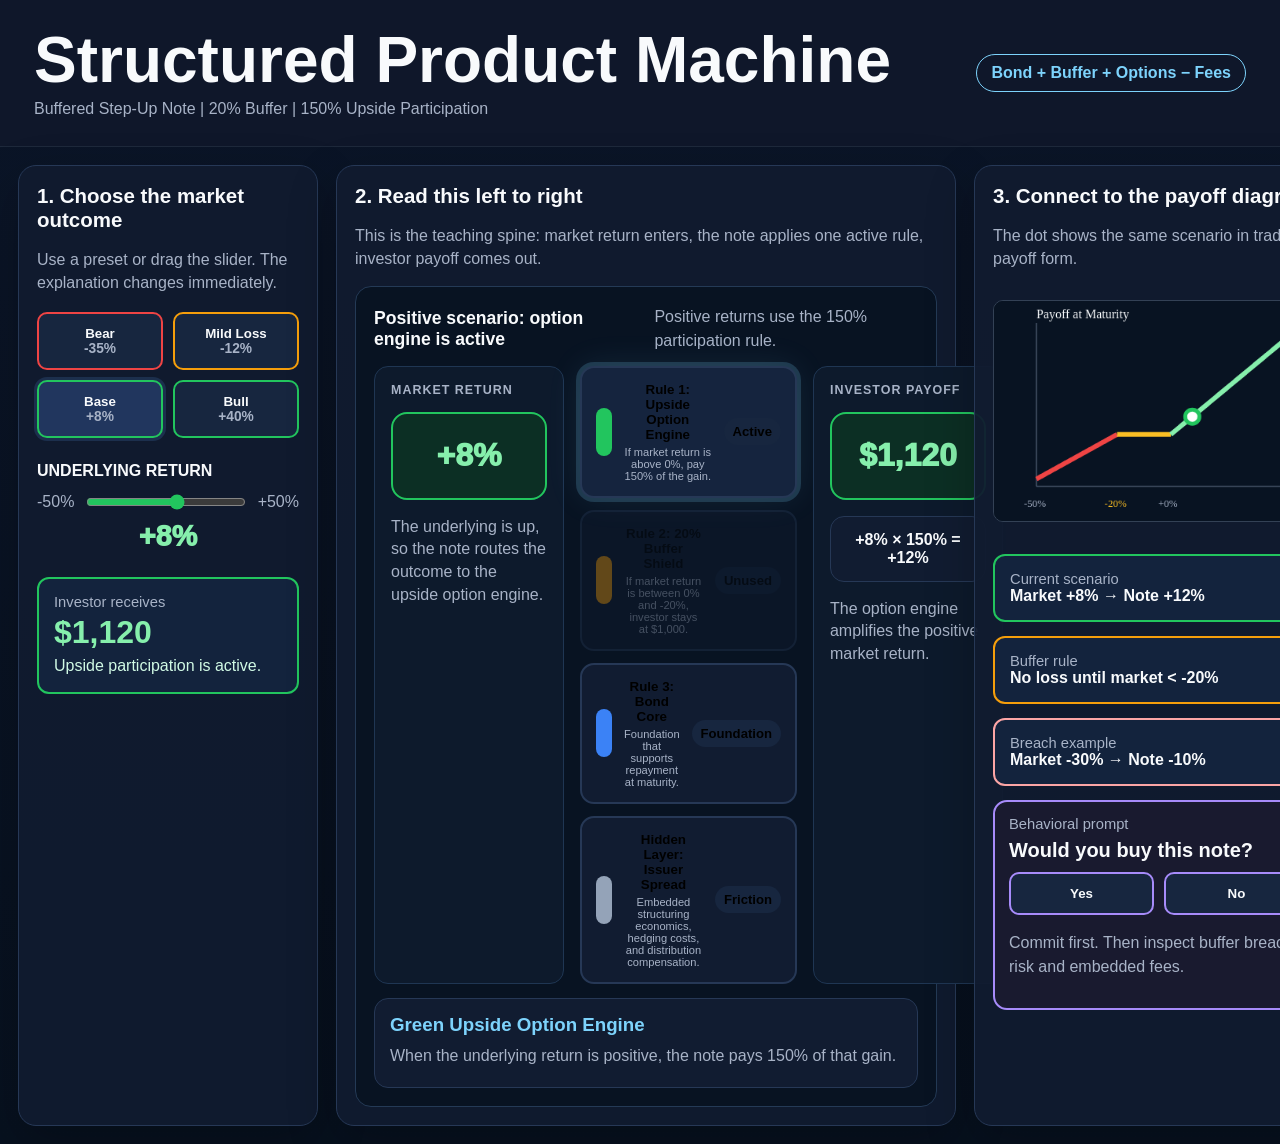
==== commit 0a1c3bef: "Add files via upload" ====
--- a/index.html
+++ b/index.html
@@ -1,165 +1,86 @@
 <!DOCTYPE html>
 <html lang="en">
 <head>
-  <meta charset="UTF-8" />
-  <meta name="viewport" content="width=device-width, initial-scale=1.0" />
-  <title>Structured Product Machine</title>
-  <link rel="stylesheet" href="css/styles.css" />
+<meta charset="UTF-8" />
+<meta name="viewport" content="width=device-width, initial-scale=1.0" />
+<title>Structured Product Machine</title>
+<style>
+:root{
+  --bg:#08111f;--panel:#101b2f;--panel2:#13233d;--line:#263856;--text:#f8fafc;--muted:#a8b3c7;
+  --blue:#3b82f6;--orange:#f59e0b;--orange2:#fbbf24;--green:#22c55e;--green2:#86efac;--red:#ef4444;--red2:#fca5a5;--gray:#94a3b8;--purple:#a78bfa;--cyan:#7dd3fc;
+}
+*{box-sizing:border-box} body{margin:0;background:linear-gradient(180deg,#0b1528,#07111f);color:var(--text);font-family:Segoe UI,Inter,Arial,sans-serif}.topbar{padding:28px 34px;background:#0f172a;border-bottom:1px solid #1e293b;display:flex;justify-content:space-between;gap:20px;align-items:center}.topbar h1{margin:0;font-size:clamp(2.2rem,5vw,4.3rem);line-height:1}.topbar p{margin:8px 0 0;color:var(--muted)}.tag{border:1px solid var(--cyan);border-radius:999px;color:var(--cyan);padding:9px 14px;font-weight:800;white-space:nowrap}.dashboard{display:grid;grid-template-columns:300px minmax(620px,1fr) 370px;gap:18px;padding:18px}.panel{background:rgba(16,27,47,.94);border:1px solid var(--line);border-radius:18px;padding:18px;box-shadow:0 18px 50px rgba(0,0,0,.24)}h2{margin:0 0 8px;font-size:1.28rem}.muted{color:var(--muted);line-height:1.45}.button-grid{display:grid;grid-template-columns:1fr 1fr;gap:10px;margin:18px 0}.btn,.vote button{cursor:pointer;background:#17263f;color:var(--text);border:2px solid var(--line);border-radius:10px;padding:12px;font-weight:850}.btn span{color:var(--muted);font-size:.86rem}.btn:hover,.vote button:hover{transform:translateY(-1px);box-shadow:0 0 0 4px rgba(255,255,255,.04)}.btn.active{background:#21365e;box-shadow:0 0 0 3px rgba(96,165,250,.15)}.red{border-color:var(--red)}.orange{border-color:var(--orange)}.green{border-color:var(--green)}.gray{border-color:var(--gray)}.blue{border-color:var(--blue)}.slider-card{margin:24px 0}.slider-card label{display:block;font-weight:900;text-transform:uppercase;margin-bottom:12px}.slider-row{display:flex;align-items:center;gap:10px;color:var(--muted)}input[type=range]{width:100%;accent-color:var(--green)}.current-return{text-align:center;color:var(--green2);font-size:1.8rem;font-weight:950;margin-top:8px}.metric,.kpi{background:var(--panel2);border-radius:12px;padding:15px;margin-top:14px}.metric span,.kpi span,.decision span{display:block;color:var(--muted);font-size:.92rem}.metric strong{display:block;color:var(--green2);font-size:2rem;margin:4px 0}.metric p{margin:0;color:#d1fae5;line-height:1.35}.green-border{border:2px solid var(--green)}.orange-border{border:2px solid var(--orange)}.red-border{border:2px solid var(--red2)}.purple-border{border:2px solid var(--purple)}
+.flow{margin-top:16px;background:#081322;border:1px solid #243a56;border-radius:16px;padding:18px}.flow-title{display:flex;justify-content:space-between;gap:12px;align-items:center;margin-bottom:14px}.flow-title strong{font-size:1.1rem}.machine{display:grid;grid-template-columns:190px 1fr 190px;gap:16px;align-items:stretch}.node{background:#0d1a2c;border:1px solid #1f3653;border-radius:14px;padding:16px;min-height:230px}.node-label{text-transform:uppercase;letter-spacing:.08em;color:var(--muted);font-size:.78rem;font-weight:900;margin-bottom:15px}.big{display:grid;place-items:center;min-height:88px;border-radius:16px;font-size:2rem;font-weight:950;text-align:center;margin-bottom:14px}.positive{background:#0c2f24;border:2px solid var(--green);color:var(--green2)}.buffer{background:#2f2410;border:2px solid var(--orange);color:var(--orange2)}.negative{background:#361818;border:2px solid var(--red);color:var(--red2)}.node p{color:var(--muted);line-height:1.42}.rules{display:flex;flex-direction:column;gap:12px}.rule{border:2px solid var(--line);background:#111c31;border-radius:14px;padding:14px;display:grid;grid-template-columns:16px 1fr auto;gap:12px;align-items:center;transition:.18s}.rule.active{box-shadow:0 0 0 4px rgba(125,211,252,.18),0 0 35px rgba(125,211,252,.1);background:#15243e}.rule.dim{opacity:.38}.bar{height:48px;border-radius:999px}.bar.green{background:var(--green)}.bar.orange{background:var(--orange)}.bar.blue{background:var(--blue)}.bar.gray{background:var(--gray)}.rule strong{display:block}.rule small{display:block;color:var(--muted);margin-top:4px}.rule b{background:#17263f;border-radius:999px;padding:6px 9px;font-size:.82rem;white-space:nowrap}.formula{margin-top:16px;background:#111c31;border:1px solid var(--line);border-radius:14px;padding:14px;text-align:center;font-weight:900}.explain{margin-top:14px;background:#111c31;border:1px solid var(--line);border-radius:14px;padding:15px;min-height:90px}.explain h3{margin:0 0 8px;color:var(--cyan)}.explain p{margin:0;color:var(--muted);line-height:1.45}#payoffCanvas{width:100%;background:#081322;border:1px solid #334155;border-radius:10px;margin:14px 0}.decision{background:#191a2f;border:2px solid var(--purple);border-radius:14px;padding:14px;margin-top:14px}.decision strong{display:block;font-size:1.25rem;margin:7px 0}.vote{display:flex;gap:10px;margin:10px 0}.vote button{flex:1;border-color:var(--purple)}
+@media(max-width:1220px){.dashboard{grid-template-columns:1fr}.tag{display:none}.machine{grid-template-columns:1fr}.button-grid{grid-template-columns:repeat(4,1fr)}}@media(max-width:680px){.topbar{padding:20px}.dashboard{padding:12px}.panel{padding:14px}.button-grid{grid-template-columns:1fr}.flow-title{display:block}}
+</style>
 </head>
 <body>
-  <header class="topbar">
-    <div>
-      <h1>Structured Product Machine</h1>
-      <p>Buffered Step-Up Note | 20% Buffer | 150% Upside Participation</p>
+<header class="topbar">
+  <div><h1>Structured Product Machine</h1><p>Buffered Step-Up Note | 20% Buffer | 150% Upside Participation</p></div>
+  <div class="tag">Bond + Buffer + Options − Fees</div>
+</header>
+<main class="dashboard">
+  <section class="panel">
+    <h2>1. Choose the market outcome</h2>
+    <p class="muted">Use a preset or drag the slider. The explanation changes immediately.</p>
+    <div class="button-grid">
+      <button id="bearBtn" class="btn red">Bear<br><span>-35%</span></button>
+      <button id="mildBtn" class="btn orange">Mild Loss<br><span>-12%</span></button>
+      <button id="baseBtn" class="btn green active">Base<br><span>+8%</span></button>
+      <button id="bullBtn" class="btn green">Bull<br><span>+40%</span></button>
     </div>
-    <div class="tag">Financial MRI</div>
-  </header>
-
-  <main class="dashboard">
-    <section class="panel controls-panel">
-      <h2>1. Choose the market outcome</h2>
-      <p class="muted">Use a preset or drag the slider. The product story updates immediately.</p>
-
-      <div class="button-grid">
-        <button id="bearBtn" class="btn red">Bear<br><span>-35%</span></button>
-        <button id="mildBtn" class="btn orange">Mild Loss<br><span>-12%</span></button>
-        <button id="baseBtn" class="btn green active">Base<br><span>+8%</span></button>
-        <button id="bullBtn" class="btn green">Bull<br><span>+40%</span></button>
+    <div class="slider-card">
+      <label>Underlying Return</label>
+      <div class="slider-row"><span>-50%</span><input id="returnSlider" type="range" min="-50" max="50" value="8"><span>+50%</span></div>
+      <div class="current-return" id="returnLabel">+8%</div>
+    </div>
+    <div class="metric green-border"><span>Investor receives</span><strong id="noteValue">$1,120</strong><p id="resultExplanation">Upside participation is active.</p></div>
+  </section>
+  <section class="panel">
+    <h2>2. Read this left to right</h2>
+    <p class="muted">This is the teaching spine: market return enters, the note applies one active rule, investor payoff comes out.</p>
+    <div class="flow">
+      <div class="flow-title"><strong id="scenarioTitle">Base scenario: option engine is active</strong><span class="muted" id="scenarioSubtitle">Positive returns use the 150% participation rule.</span></div>
+      <div class="machine">
+        <div class="node"><div class="node-label">Market return</div><div id="marketBadge" class="big positive">+8%</div><p id="marketStory">The underlying is up, so the note routes the outcome to the upside option engine.</p></div>
+        <div class="rules">
+          <button class="rule active" id="ruleOption" data-layer="option"><span class="bar green"></span><span><strong>Rule 1: Upside Option Engine</strong><small>If market return is above 0%, pay 150% of the gain.</small></span><b id="optionStatus">Active</b></button>
+          <button class="rule dim" id="ruleBuffer" data-layer="buffer"><span class="bar orange"></span><span><strong>Rule 2: 20% Buffer Shield</strong><small>If market return is between 0% and -20%, investor stays at $1,000.</small></span><b id="bufferStatus">Unused</b></button>
+          <button class="rule" id="ruleBond" data-layer="bond"><span class="bar blue"></span><span><strong>Rule 3: Bond Core</strong><small>Foundation that supports repayment at maturity.</small></span><b>Foundation</b></button>
+          <button class="rule" id="ruleFees" data-layer="fees"><span class="bar gray"></span><span><strong>Hidden Layer: Issuer Spread</strong><small>Embedded structuring economics, hedging costs, and distribution compensation.</small></span><b>Friction</b></button>
+        </div>
+        <div class="node"><div class="node-label">Investor payoff</div><div id="payoffBadge" class="big positive">$1,120</div><div id="payoffRule" class="formula">+8% × 150% = +12%</div><p id="payoffStory">The option engine amplifies the positive market return.</p></div>
       </div>
-
-      <div class="slider-card">
-        <label for="returnSlider">Underlying Return</label>
-        <div class="slider-row">
-          <span>-50%</span>
-          <input id="returnSlider" type="range" min="-50" max="50" value="8" />
-          <span>+50%</span>
-        </div>
-        <div class="current-return"><span id="returnLabel">+8%</span></div>
-      </div>
-
-      <div class="metric green-border">
-        <span>Investor receives</span>
-        <strong id="noteValue">$1,120</strong>
-        <p id="resultExplanation">Upside participation is active.</p>
-      </div>
-    </section>
-
-    <section class="panel visual-panel">
-      <div class="panel-heading">
-        <div>
-          <h2>2. Follow the transformation</h2>
-          <p class="muted">The note takes a market return, passes it through its layers, and produces an investor payoff.</p>
-        </div>
-        <div class="mode-buttons">
-          <button id="assembleBtn" class="btn blue active">Flow View</button>
-          <button id="explodeBtn" class="btn orange">Component View</button>
-          <button id="feesBtn" class="btn gray">Reveal Fees</button>
-        </div>
-      </div>
-
-      <div id="machineStage" class="teaching-stage flow-view">
-        <div class="flow-card input-card">
-          <div class="card-label">Market return</div>
-          <div id="marketBadge" class="big-number positive">+8%</div>
-          <p id="marketStory">Positive return enters the option engine.</p>
-        </div>
-
-        <div class="flow-arrow">→</div>
-
-        <div class="layer-stack">
-          <button class="component option active" data-layer="option">
-            <span class="color-bar green-bar"></span>
-            <div>
-              <strong>Upside Option Engine</strong>
-              <small>Positive returns are multiplied by 150%.</small>
-            </div>
-            <b id="optionStatus">Active</b>
-          </button>
-
-          <button class="component buffer" data-layer="buffer">
-            <span class="color-bar orange-bar"></span>
-            <div>
-              <strong>20% Buffer Shield</strong>
-              <small>Losses from 0% to -20% are absorbed.</small>
-            </div>
-            <b id="bufferStatus">Unused</b>
-          </button>
-
-          <button class="component bond" data-layer="bond">
-            <span class="color-bar blue-bar"></span>
-            <div>
-              <strong>Bond Core</strong>
-              <small>Foundation supporting repayment at maturity.</small>
-            </div>
-            <b>Foundation</b>
-          </button>
-
-          <button id="feeLayer" class="component fees hidden" data-layer="fees">
-            <span class="color-bar gray-bar"></span>
-            <div>
-              <strong>Issuer Spread</strong>
-              <small>Embedded structuring economics and compensation.</small>
-            </div>
-            <b>Hidden</b>
-          </button>
-        </div>
-
-        <div class="flow-arrow">→</div>
-
-        <div class="flow-card output-card">
-          <div class="card-label">Investor payoff</div>
-          <div id="payoffBadge" class="big-number positive">$1,120</div>
-          <div id="payoffRule" class="rule-box">+8% × 150% = +12%</div>
-          <p id="payoffStory">The option engine amplifies the positive market return.</p>
-        </div>
-      </div>
-
-      <div class="layer-description" id="layerDescription">
-        <h3>Green Upside Option Engine</h3>
-        <p>When the underlying return is positive, the note pays 150% of that gain. A +8% market return becomes a +12% note return.</p>
-      </div>
-
-      <div class="legend-row">
-        <button class="legend-item" data-layer="option"><span class="dot green-dot"></span>Option Engine</button>
-        <button class="legend-item" data-layer="buffer"><span class="dot orange-dot"></span>Buffer Shield</button>
-        <button class="legend-item" data-layer="bond"><span class="dot blue-dot"></span>Bond Core</button>
-        <button class="legend-item" data-layer="fees"><span class="dot gray-dot"></span>Issuer Spread</button>
-      </div>
-    </section>
-
-    <section class="panel risk-panel">
-      <h2>3. Connect to the payoff diagram</h2>
-      <p class="muted">The dot shows the same scenario in traditional payoff form.</p>
-
-      <canvas id="payoffCanvas" width="420" height="280"></canvas>
-
-      <div class="context-card green-border">
-        <span>Current scenario</span>
-        <strong id="scenarioText">Market +8% → Note +12%</strong>
-      </div>
-      <div class="context-card orange-border">
-        <span>Buffer rule</span>
-        <strong>No loss until market &lt; -20%</strong>
-      </div>
-      <div class="context-card red-border">
-        <span>Breach example</span>
-        <strong>Market -30% → Note -10%</strong>
-      </div>
-
-      <div class="decision-card">
-        <span>Behavioral Finance Mode</span>
-        <strong>Would you buy this note?</strong>
-        <div class="vote-row">
-          <button id="yesBtn">Yes</button>
-          <button id="noBtn">No</button>
-        </div>
-        <p id="voteReveal" class="muted small">Commit first. Then inspect buffer breach risk and embedded fees.</p>
-      </div>
-    </section>
-  </main>
-
-  <script src="js/payoff.js"></script>
-  <script src="js/chart.js"></script>
-  <script src="js/app.js"></script>
+      <div id="layerDescription" class="explain"><h3>Green Upside Option Engine</h3><p>When the underlying return is positive, the note pays 150% of that gain. A +8% market return becomes a +12% note return.</p></div>
+    </div>
+  </section>
+  <section class="panel">
+    <h2>3. Connect to the payoff diagram</h2>
+    <p class="muted">The dot shows the same scenario in traditional payoff form.</p>
+    <canvas id="payoffCanvas" width="420" height="280"></canvas>
+    <div class="kpi green-border"><span>Current scenario</span><strong id="scenarioText">Market +8% → Note +12%</strong></div>
+    <div class="kpi orange-border"><span>Buffer rule</span><strong>No loss until market &lt; -20%</strong></div>
+    <div class="kpi red-border"><span>Breach example</span><strong>Market -30% → Note -10%</strong></div>
+    <div class="decision"><span>Behavioral prompt</span><strong>Would you buy this note?</strong><div class="vote"><button id="yesBtn">Yes</button><button id="noBtn">No</button></div><p id="voteReveal" class="muted">Commit first. Then inspect buffer breach risk and embedded fees.</p></div>
+  </section>
+</main>
+<script>
+function structuredNotePayoff(r){if(r>=0)return 1000*(1+1.5*r);if(r>=-0.20)return 1000;return 1000*(1+(r+0.20));}
+function structuredNoteReturn(r){return structuredNotePayoff(r)/1000-1;}
+function formatPercent(r){const p=Math.round(r*100);return `${p>=0?'+':''}${p}%`;}
+function formatCurrency(v){return v.toLocaleString('en-US',{style:'currency',currency:'USD',maximumFractionDigits:0});}
+function drawPayoffChart(canvas,currentReturn){const ctx=canvas.getContext('2d'),w=canvas.width,h=canvas.height;ctx.clearRect(0,0,w,h);ctx.fillStyle='#081322';ctx.fillRect(0,0,w,h);const padL=54,padR=24,padT=28,padB=44,xMin=-.5,xMax=.5,yMin=650,yMax=1750;const x=r=>padL+((r-xMin)/(xMax-xMin))*(w-padL-padR);const y=v=>h-padB-((v-yMin)/(yMax-yMin))*(h-padT-padB);ctx.strokeStyle='#64748b';ctx.lineWidth=1;ctx.beginPath();ctx.moveTo(padL,padT);ctx.lineTo(padL,h-padB);ctx.lineTo(w-padR,h-padB);ctx.stroke();ctx.fillStyle='#f8fafc';ctx.font='16px Segoe UI';ctx.fillText('Payoff at Maturity',padL,22);[[-.5,-.2,'#ef4444'],[-.2,0,'#fbbf24'],[0,.5,'#86efac']].forEach(([a,b,c])=>{ctx.beginPath();for(let i=0;i<=80;i++){const r=a+(b-a)*i/80,px=x(r),py=y(structuredNotePayoff(r));if(i===0)ctx.moveTo(px,py);else ctx.lineTo(px,py);}ctx.strokeStyle=c;ctx.lineWidth=6;ctx.stroke();});[-.5,-.2,0,.5].forEach(r=>{ctx.fillStyle=r===-.2?'#fbbf24':'#a8b3c7';ctx.font='13px Segoe UI';ctx.fillText(formatPercent(r),x(r)-16,h-18);});const dx=x(currentReturn),dy=y(structuredNotePayoff(currentReturn));ctx.beginPath();ctx.arc(dx,dy,9,0,Math.PI*2);ctx.fillStyle='#fff';ctx.fill();ctx.lineWidth=5;ctx.strokeStyle=currentReturn<-.2?'#ef4444':currentReturn<0?'#fbbf24':'#22c55e';ctx.stroke();}
+const els={slider:document.getElementById('returnSlider'),returnLabel:document.getElementById('returnLabel'),noteValue:document.getElementById('noteValue'),resultExplanation:document.getElementById('resultExplanation'),marketBadge:document.getElementById('marketBadge'),marketStory:document.getElementById('marketStory'),payoffBadge:document.getElementById('payoffBadge'),payoffRule:document.getElementById('payoffRule'),payoffStory:document.getElementById('payoffStory'),scenarioText:document.getElementById('scenarioText'),scenarioTitle:document.getElementById('scenarioTitle'),scenarioSubtitle:document.getElementById('scenarioSubtitle'),optionStatus:document.getElementById('optionStatus'),bufferStatus:document.getElementById('bufferStatus'),canvas:document.getElementById('payoffCanvas'),desc:document.getElementById('layerDescription')};
+const layerText={option:['Green Upside Option Engine','When the underlying return is positive, the note pays 150% of that gain.'],buffer:['Orange 20% Buffer Shield','The buffer absorbs losses from 0% to -20%, keeping investor value at $1,000.'],bond:['Blue Bond Core','The bond core is the principal foundation of the structure.'],fees:['Gray Issuer Spread','The issuer spread represents embedded economics and product frictions.']};
+function setState(el,r){el.classList.remove('positive','buffer','negative');el.classList.add(r>=0?'positive':r>=-.2?'buffer':'negative');}
+function describe(k){const [t,b]=layerText[k];els.desc.innerHTML=`<h3>${t}</h3><p>${b}</p>`;document.querySelectorAll('.rule').forEach(r=>r.classList.remove('active'));const rule=document.querySelector(`[data-layer="${k}"]`);if(rule)rule.classList.add('active');}
+function update(){const r=Number(els.slider.value)/100,nr=structuredNoteReturn(r),pay=structuredNotePayoff(r);els.returnLabel.textContent=formatPercent(r);els.noteValue.textContent=formatCurrency(pay);els.marketBadge.textContent=formatPercent(r);els.payoffBadge.textContent=formatCurrency(pay);els.scenarioText.textContent=`Market ${formatPercent(r)} → Note ${formatPercent(nr)}`;setState(els.marketBadge,r);setState(els.payoffBadge,r);document.querySelectorAll('.button-grid .btn').forEach(b=>b.classList.remove('active'));if(Number(els.slider.value)===-35)bearBtn.classList.add('active');if(Number(els.slider.value)===-12)mildBtn.classList.add('active');if(Number(els.slider.value)===8)baseBtn.classList.add('active');if(Number(els.slider.value)===40)bullBtn.classList.add('active');document.querySelectorAll('.rule').forEach(el=>el.classList.remove('dim'));
+if(r>=0){els.resultExplanation.textContent='Upside participation is active.';els.scenarioTitle.textContent='Positive scenario: option engine is active';els.scenarioSubtitle.textContent='Positive returns use the 150% participation rule.';els.marketStory.textContent='The underlying is up, so the note routes the outcome to the upside option engine.';els.payoffRule.textContent=`${formatPercent(r)} × 150% = ${formatPercent(nr)}`;els.payoffStory.textContent='The option engine amplifies the positive market return.';els.optionStatus.textContent='Active';els.bufferStatus.textContent='Unused';ruleBuffer.classList.add('dim');describe('option');}
+else if(r>=-.2){els.resultExplanation.textContent='The buffer absorbs the market loss. Investor principal is unchanged.';els.scenarioTitle.textContent='Mild loss scenario: buffer shield is active';els.scenarioSubtitle.textContent='Losses inside the 20% buffer do not reduce principal.';els.marketStory.textContent='The market is down, but the decline is inside the buffer.';els.payoffRule.textContent='Inside buffer zone: payoff stays at $1,000';els.payoffStory.textContent='The buffer absorbs the decline.';els.optionStatus.textContent='Inactive';els.bufferStatus.textContent='Absorbing';ruleOption.classList.add('dim');describe('buffer');}
+else{els.resultExplanation.textContent='The buffer is breached. Principal is now exposed.';els.scenarioTitle.textContent='Bear scenario: buffer is breached';els.scenarioSubtitle.textContent='Losses beyond -20% pass through to the investor.';els.marketStory.textContent='The market loss is larger than the buffer.';els.payoffRule.textContent=`${formatPercent(r)} market → ${formatPercent(nr)} note`;els.payoffStory.textContent='Only the first 20% is absorbed; the excess loss reaches the investor.';els.optionStatus.textContent='Inactive';els.bufferStatus.textContent='Breached';ruleOption.classList.add('dim');describe('buffer');}
+drawPayoffChart(els.canvas,r);}
+function setReturn(v){els.slider.value=v;update();}
+bearBtn.onclick=()=>setReturn(-35);mildBtn.onclick=()=>setReturn(-12);baseBtn.onclick=()=>setReturn(8);bullBtn.onclick=()=>setReturn(40);els.slider.oninput=update;document.querySelectorAll('[data-layer]').forEach(el=>el.onclick=()=>describe(el.dataset.layer));yesBtn.onclick=()=>voteReveal.textContent='Good. Now test the bear case and compare the structure against owning the underlying.';noBtn.onclick=()=>voteReveal.textContent='Good. Identify whether the concern is fees, breach risk, complexity, or opportunity cost.';update();
+</script>
 </body>
-</html>
+</html>
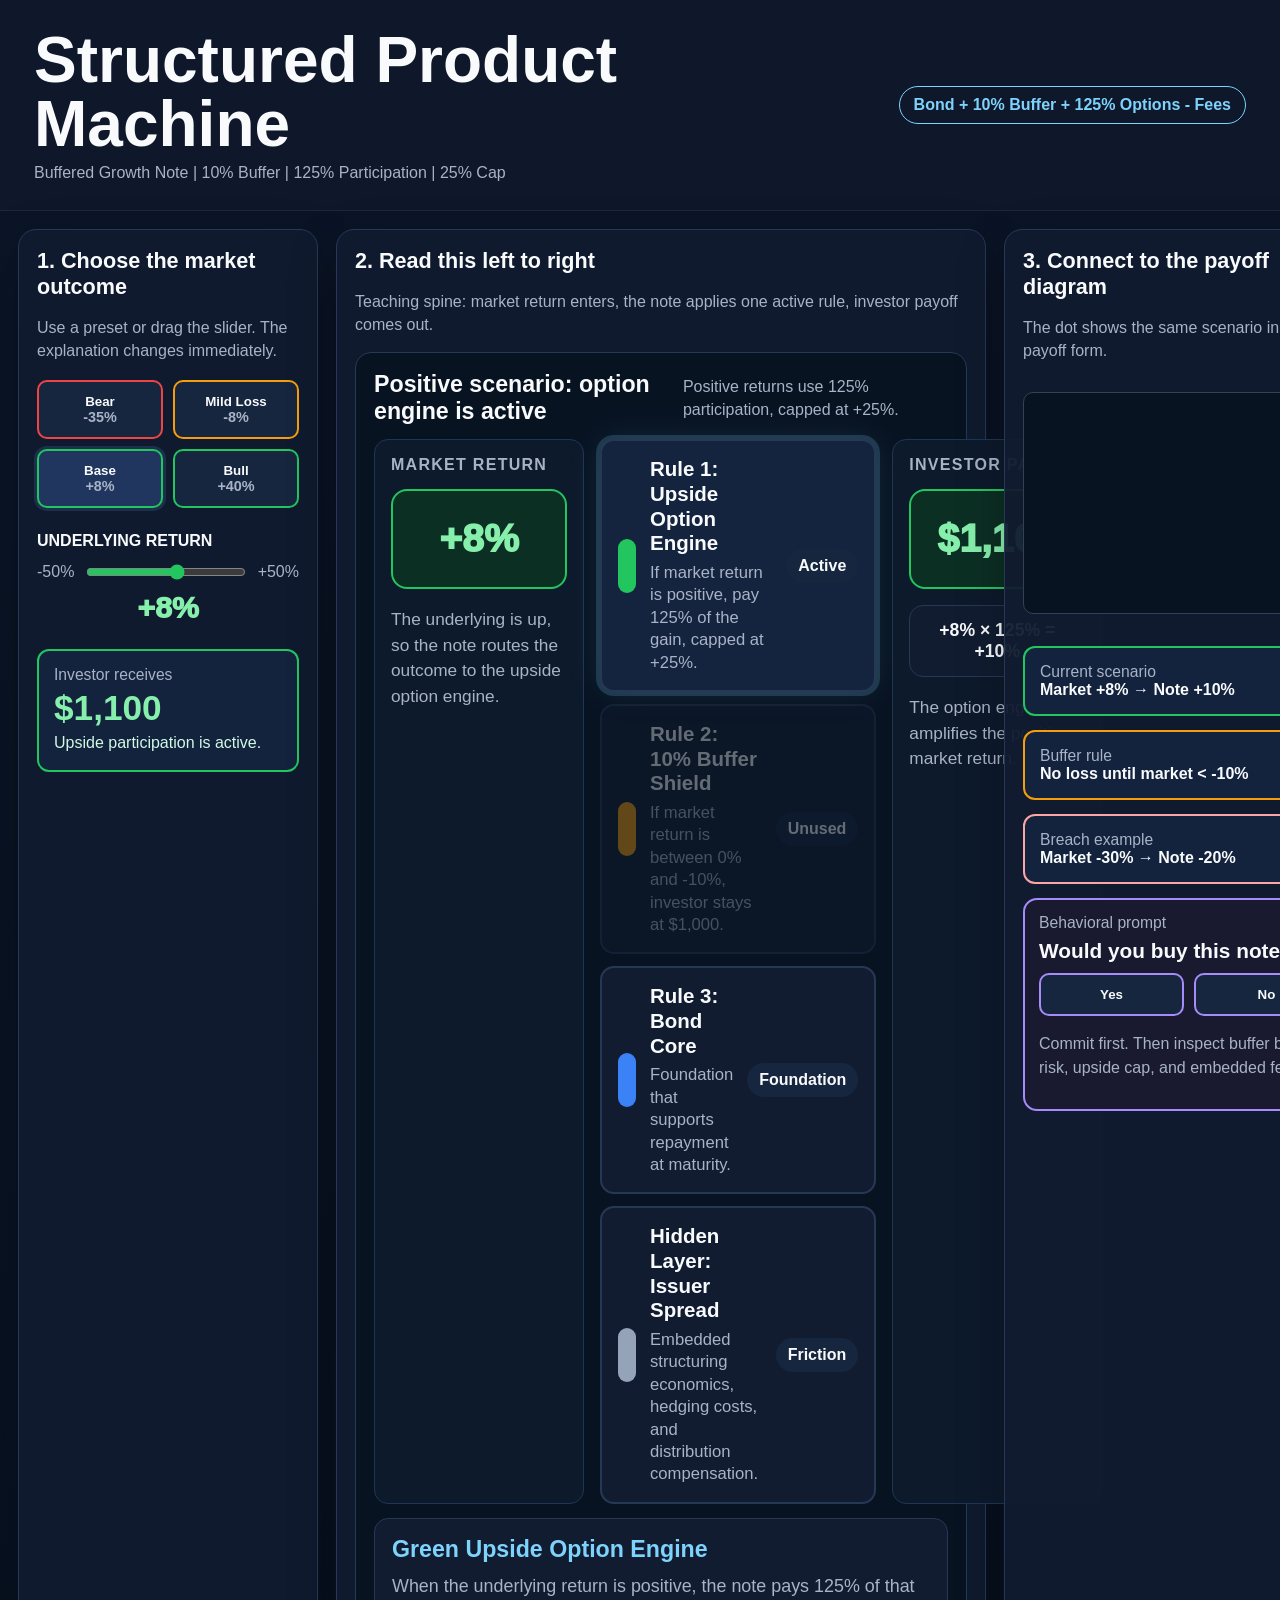
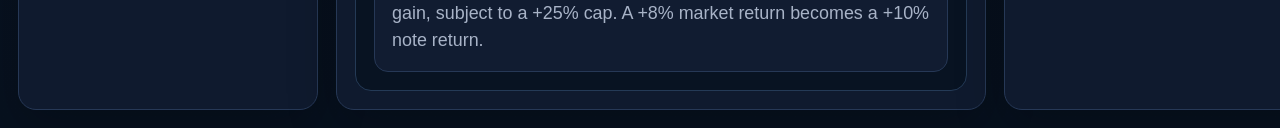
==== commit 6fe74d4c: "Rename structured-product-machine-index-v7.html to index.html" ====
--- a/index.html
+++ b/index.html
@@ -5,82 +5,27 @@
 <meta name="viewport" content="width=device-width, initial-scale=1.0" />
 <title>Structured Product Machine</title>
 <style>
-:root{
-  --bg:#08111f;--panel:#101b2f;--panel2:#13233d;--line:#263856;--text:#f8fafc;--muted:#a8b3c7;
-  --blue:#3b82f6;--orange:#f59e0b;--orange2:#fbbf24;--green:#22c55e;--green2:#86efac;--red:#ef4444;--red2:#fca5a5;--gray:#94a3b8;--purple:#a78bfa;--cyan:#7dd3fc;
-}
-*{box-sizing:border-box} body{margin:0;background:linear-gradient(180deg,#0b1528,#07111f);color:var(--text);font-family:Segoe UI,Inter,Arial,sans-serif}.topbar{padding:28px 34px;background:#0f172a;border-bottom:1px solid #1e293b;display:flex;justify-content:space-between;gap:20px;align-items:center}.topbar h1{margin:0;font-size:clamp(2.2rem,5vw,4.3rem);line-height:1}.topbar p{margin:8px 0 0;color:var(--muted)}.tag{border:1px solid var(--cyan);border-radius:999px;color:var(--cyan);padding:9px 14px;font-weight:800;white-space:nowrap}.dashboard{display:grid;grid-template-columns:300px minmax(620px,1fr) 370px;gap:18px;padding:18px}.panel{background:rgba(16,27,47,.94);border:1px solid var(--line);border-radius:18px;padding:18px;box-shadow:0 18px 50px rgba(0,0,0,.24)}h2{margin:0 0 8px;font-size:1.28rem}.muted{color:var(--muted);line-height:1.45}.button-grid{display:grid;grid-template-columns:1fr 1fr;gap:10px;margin:18px 0}.btn,.vote button{cursor:pointer;background:#17263f;color:var(--text);border:2px solid var(--line);border-radius:10px;padding:12px;font-weight:850}.btn span{color:var(--muted);font-size:.86rem}.btn:hover,.vote button:hover{transform:translateY(-1px);box-shadow:0 0 0 4px rgba(255,255,255,.04)}.btn.active{background:#21365e;box-shadow:0 0 0 3px rgba(96,165,250,.15)}.red{border-color:var(--red)}.orange{border-color:var(--orange)}.green{border-color:var(--green)}.gray{border-color:var(--gray)}.blue{border-color:var(--blue)}.slider-card{margin:24px 0}.slider-card label{display:block;font-weight:900;text-transform:uppercase;margin-bottom:12px}.slider-row{display:flex;align-items:center;gap:10px;color:var(--muted)}input[type=range]{width:100%;accent-color:var(--green)}.current-return{text-align:center;color:var(--green2);font-size:1.8rem;font-weight:950;margin-top:8px}.metric,.kpi{background:var(--panel2);border-radius:12px;padding:15px;margin-top:14px}.metric span,.kpi span,.decision span{display:block;color:var(--muted);font-size:.92rem}.metric strong{display:block;color:var(--green2);font-size:2rem;margin:4px 0}.metric p{margin:0;color:#d1fae5;line-height:1.35}.green-border{border:2px solid var(--green)}.orange-border{border:2px solid var(--orange)}.red-border{border:2px solid var(--red2)}.purple-border{border:2px solid var(--purple)}
-.flow{margin-top:16px;background:#081322;border:1px solid #243a56;border-radius:16px;padding:18px}.flow-title{display:flex;justify-content:space-between;gap:12px;align-items:center;margin-bottom:14px}.flow-title strong{font-size:1.1rem}.machine{display:grid;grid-template-columns:190px 1fr 190px;gap:16px;align-items:stretch}.node{background:#0d1a2c;border:1px solid #1f3653;border-radius:14px;padding:16px;min-height:230px}.node-label{text-transform:uppercase;letter-spacing:.08em;color:var(--muted);font-size:.78rem;font-weight:900;margin-bottom:15px}.big{display:grid;place-items:center;min-height:88px;border-radius:16px;font-size:2rem;font-weight:950;text-align:center;margin-bottom:14px}.positive{background:#0c2f24;border:2px solid var(--green);color:var(--green2)}.buffer{background:#2f2410;border:2px solid var(--orange);color:var(--orange2)}.negative{background:#361818;border:2px solid var(--red);color:var(--red2)}.node p{color:var(--muted);line-height:1.42}.rules{display:flex;flex-direction:column;gap:12px}.rule{border:2px solid var(--line);background:#111c31;border-radius:14px;padding:14px;display:grid;grid-template-columns:16px 1fr auto;gap:12px;align-items:center;transition:.18s}.rule.active{box-shadow:0 0 0 4px rgba(125,211,252,.18),0 0 35px rgba(125,211,252,.1);background:#15243e}.rule.dim{opacity:.38}.bar{height:48px;border-radius:999px}.bar.green{background:var(--green)}.bar.orange{background:var(--orange)}.bar.blue{background:var(--blue)}.bar.gray{background:var(--gray)}.rule strong{display:block}.rule small{display:block;color:var(--muted);margin-top:4px}.rule b{background:#17263f;border-radius:999px;padding:6px 9px;font-size:.82rem;white-space:nowrap}.formula{margin-top:16px;background:#111c31;border:1px solid var(--line);border-radius:14px;padding:14px;text-align:center;font-weight:900}.explain{margin-top:14px;background:#111c31;border:1px solid var(--line);border-radius:14px;padding:15px;min-height:90px}.explain h3{margin:0 0 8px;color:var(--cyan)}.explain p{margin:0;color:var(--muted);line-height:1.45}#payoffCanvas{width:100%;background:#081322;border:1px solid #334155;border-radius:10px;margin:14px 0}.decision{background:#191a2f;border:2px solid var(--purple);border-radius:14px;padding:14px;margin-top:14px}.decision strong{display:block;font-size:1.25rem;margin:7px 0}.vote{display:flex;gap:10px;margin:10px 0}.vote button{flex:1;border-color:var(--purple)}
-@media(max-width:1220px){.dashboard{grid-template-columns:1fr}.tag{display:none}.machine{grid-template-columns:1fr}.button-grid{grid-template-columns:repeat(4,1fr)}}@media(max-width:680px){.topbar{padding:20px}.dashboard{padding:12px}.panel{padding:14px}.button-grid{grid-template-columns:1fr}.flow-title{display:block}}
+:root{--bg:#08111f;--panel:#101b2f;--panel2:#13233d;--line:#263856;--text:#f8fafc;--muted:#a8b3c7;--blue:#3b82f6;--orange:#f59e0b;--orange2:#fbbf24;--green:#22c55e;--green2:#86efac;--red:#ef4444;--red2:#fca5a5;--gray:#94a3b8;--purple:#a78bfa;--cyan:#7dd3fc}*{box-sizing:border-box}body{margin:0;background:linear-gradient(180deg,#0b1528,#07111f);color:var(--text);font-family:Segoe UI,Inter,Arial,sans-serif}.topbar{padding:28px 34px;background:#0f172a;border-bottom:1px solid #1e293b;display:flex;justify-content:space-between;gap:20px;align-items:center}.topbar h1{margin:0;font-size:clamp(2.2rem,5vw,4.3rem);line-height:1}.topbar p{margin:8px 0 0;color:var(--muted)}.tag{border:1px solid var(--cyan);border-radius:999px;color:var(--cyan);padding:9px 14px;font-weight:800;white-space:nowrap}.dashboard{display:grid;grid-template-columns:300px minmax(650px,1fr) 370px;gap:18px;padding:18px}.panel{background:rgba(16,27,47,.94);border:1px solid var(--line);border-radius:18px;padding:18px;box-shadow:0 18px 50px rgba(0,0,0,.24)}h2{margin:0 0 8px;font-size:1.35rem}.muted{color:var(--muted);line-height:1.45}.button-grid{display:grid;grid-template-columns:1fr 1fr;gap:10px;margin:18px 0}.btn,.vote button{cursor:pointer;background:#17263f;color:var(--text);border:2px solid var(--line);border-radius:10px;padding:12px;font-weight:850}.btn span{color:var(--muted);font-size:.9rem}.btn.active{background:#21365e;box-shadow:0 0 0 3px rgba(96,165,250,.15)}.red{border-color:var(--red)}.orange{border-color:var(--orange)}.green{border-color:var(--green)}.slider-card{margin:24px 0}.slider-card label{display:block;font-weight:900;text-transform:uppercase;margin-bottom:12px}.slider-row{display:flex;align-items:center;gap:10px;color:var(--muted)}input[type=range]{width:100%;accent-color:var(--green)}.current-return{text-align:center;color:var(--green2);font-size:1.9rem;font-weight:950;margin-top:8px}.metric,.kpi{background:var(--panel2);border-radius:12px;padding:15px;margin-top:14px}.metric span,.kpi span,.decision span{display:block;color:var(--muted);font-size:.98rem}.metric strong{display:block;color:var(--green2);font-size:2.2rem;margin:4px 0}.metric p{margin:0;color:#d1fae5;line-height:1.4;font-size:1rem}.green-border{border:2px solid var(--green)}.orange-border{border:2px solid var(--orange)}.red-border{border:2px solid var(--red2)}.flow{margin-top:16px;background:#081322;border:1px solid #243a56;border-radius:16px;padding:18px}.flow-title{display:flex;justify-content:space-between;gap:12px;align-items:center;margin-bottom:14px}.flow-title strong{font-size:1.45rem}.machine{display:grid;grid-template-columns:210px 1fr 210px;gap:16px;align-items:stretch}.node{background:#0d1a2c;border:1px solid #1f3653;border-radius:14px;padding:16px;min-height:245px}.node-label{text-transform:uppercase;letter-spacing:.08em;color:var(--muted);font-size:1rem;font-weight:900;margin-bottom:15px}.big{display:grid;place-items:center;min-height:100px;border-radius:16px;font-size:2.45rem;font-weight:950;text-align:center;margin-bottom:14px}.positive{background:#0c2f24;border:2px solid var(--green);color:var(--green2)}.buffer{background:#2f2410;border:2px solid var(--orange);color:var(--orange2)}.negative{background:#361818;border:2px solid var(--red);color:var(--red2)}.node p{color:var(--muted);line-height:1.5;font-size:1.08rem}.rules{display:flex;flex-direction:column;gap:12px}.rule{border:2px solid var(--line);background:#111c31;border-radius:14px;padding:16px;display:grid;grid-template-columns:18px 1fr auto;gap:14px;align-items:center;transition:.18s;text-align:left;color:var(--text);font-family:inherit}.rule.active{box-shadow:0 0 0 4px rgba(125,211,252,.18),0 0 35px rgba(125,211,252,.1);background:#15243e}.rule.dim{opacity:.38}.bar{height:54px;border-radius:999px}.bar.green{background:var(--green)}.bar.orange{background:var(--orange)}.bar.blue{background:var(--blue)}.bar.gray{background:var(--gray)}.rule strong{display:block;font-size:1.28rem;line-height:1.2}.rule small{display:block;color:var(--muted);margin-top:6px;font-size:1.04rem;line-height:1.35}.rule b{background:#17263f;border-radius:999px;padding:8px 12px;font-size:1rem;white-space:nowrap}.formula{margin-top:16px;background:#111c31;border:1px solid var(--line);border-radius:14px;padding:14px;text-align:center;font-weight:900;font-size:1.1rem}.explain{margin-top:14px;background:#111c31;border:1px solid var(--line);border-radius:14px;padding:17px;min-height:95px}.explain h3{margin:0 0 10px;color:var(--cyan);font-size:1.45rem}.explain p{margin:0;color:var(--muted);line-height:1.5;font-size:1.12rem}#payoffCanvas{width:100%;background:#081322;border:1px solid #334155;border-radius:10px;margin:14px 0}.decision{background:#191a2f;border:2px solid var(--purple);border-radius:14px;padding:14px;margin-top:14px}.decision strong{display:block;font-size:1.3rem;margin:7px 0}.vote{display:flex;gap:10px;margin:10px 0}.vote button{flex:1;border-color:var(--purple)}@media(max-width:1220px){.dashboard{grid-template-columns:1fr}.tag{display:none}.machine{grid-template-columns:1fr}.button-grid{grid-template-columns:repeat(4,1fr)}}@media(max-width:680px){.topbar{padding:20px}.dashboard{padding:12px}.panel{padding:14px}.button-grid{grid-template-columns:1fr}.flow-title{display:block}}
 </style>
 </head>
 <body>
-<header class="topbar">
-  <div><h1>Structured Product Machine</h1><p>Buffered Step-Up Note | 20% Buffer | 150% Upside Participation</p></div>
-  <div class="tag">Bond + Buffer + Options − Fees</div>
-</header>
+<header class="topbar"><div><h1>Structured Product Machine</h1><p>Buffered Growth Note | 10% Buffer | 125% Participation | 25% Cap</p></div><div class="tag">Bond + 10% Buffer + 125% Options - Fees</div></header>
 <main class="dashboard">
-  <section class="panel">
-    <h2>1. Choose the market outcome</h2>
-    <p class="muted">Use a preset or drag the slider. The explanation changes immediately.</p>
-    <div class="button-grid">
-      <button id="bearBtn" class="btn red">Bear<br><span>-35%</span></button>
-      <button id="mildBtn" class="btn orange">Mild Loss<br><span>-12%</span></button>
-      <button id="baseBtn" class="btn green active">Base<br><span>+8%</span></button>
-      <button id="bullBtn" class="btn green">Bull<br><span>+40%</span></button>
-    </div>
-    <div class="slider-card">
-      <label>Underlying Return</label>
-      <div class="slider-row"><span>-50%</span><input id="returnSlider" type="range" min="-50" max="50" value="8"><span>+50%</span></div>
-      <div class="current-return" id="returnLabel">+8%</div>
-    </div>
-    <div class="metric green-border"><span>Investor receives</span><strong id="noteValue">$1,120</strong><p id="resultExplanation">Upside participation is active.</p></div>
-  </section>
-  <section class="panel">
-    <h2>2. Read this left to right</h2>
-    <p class="muted">This is the teaching spine: market return enters, the note applies one active rule, investor payoff comes out.</p>
-    <div class="flow">
-      <div class="flow-title"><strong id="scenarioTitle">Base scenario: option engine is active</strong><span class="muted" id="scenarioSubtitle">Positive returns use the 150% participation rule.</span></div>
-      <div class="machine">
-        <div class="node"><div class="node-label">Market return</div><div id="marketBadge" class="big positive">+8%</div><p id="marketStory">The underlying is up, so the note routes the outcome to the upside option engine.</p></div>
-        <div class="rules">
-          <button class="rule active" id="ruleOption" data-layer="option"><span class="bar green"></span><span><strong>Rule 1: Upside Option Engine</strong><small>If market return is above 0%, pay 150% of the gain.</small></span><b id="optionStatus">Active</b></button>
-          <button class="rule dim" id="ruleBuffer" data-layer="buffer"><span class="bar orange"></span><span><strong>Rule 2: 20% Buffer Shield</strong><small>If market return is between 0% and -20%, investor stays at $1,000.</small></span><b id="bufferStatus">Unused</b></button>
-          <button class="rule" id="ruleBond" data-layer="bond"><span class="bar blue"></span><span><strong>Rule 3: Bond Core</strong><small>Foundation that supports repayment at maturity.</small></span><b>Foundation</b></button>
-          <button class="rule" id="ruleFees" data-layer="fees"><span class="bar gray"></span><span><strong>Hidden Layer: Issuer Spread</strong><small>Embedded structuring economics, hedging costs, and distribution compensation.</small></span><b>Friction</b></button>
-        </div>
-        <div class="node"><div class="node-label">Investor payoff</div><div id="payoffBadge" class="big positive">$1,120</div><div id="payoffRule" class="formula">+8% × 150% = +12%</div><p id="payoffStory">The option engine amplifies the positive market return.</p></div>
-      </div>
-      <div id="layerDescription" class="explain"><h3>Green Upside Option Engine</h3><p>When the underlying return is positive, the note pays 150% of that gain. A +8% market return becomes a +12% note return.</p></div>
-    </div>
-  </section>
-  <section class="panel">
-    <h2>3. Connect to the payoff diagram</h2>
-    <p class="muted">The dot shows the same scenario in traditional payoff form.</p>
-    <canvas id="payoffCanvas" width="420" height="280"></canvas>
-    <div class="kpi green-border"><span>Current scenario</span><strong id="scenarioText">Market +8% → Note +12%</strong></div>
-    <div class="kpi orange-border"><span>Buffer rule</span><strong>No loss until market &lt; -20%</strong></div>
-    <div class="kpi red-border"><span>Breach example</span><strong>Market -30% → Note -10%</strong></div>
-    <div class="decision"><span>Behavioral prompt</span><strong>Would you buy this note?</strong><div class="vote"><button id="yesBtn">Yes</button><button id="noBtn">No</button></div><p id="voteReveal" class="muted">Commit first. Then inspect buffer breach risk and embedded fees.</p></div>
-  </section>
+<section class="panel"><h2>1. Choose the market outcome</h2><p class="muted">Use a preset or drag the slider. The explanation changes immediately.</p><div class="button-grid"><button id="bearBtn" class="btn red">Bear<br><span>-35%</span></button><button id="mildBtn" class="btn orange">Mild Loss<br><span>-8%</span></button><button id="baseBtn" class="btn green active">Base<br><span>+8%</span></button><button id="bullBtn" class="btn green">Bull<br><span>+40%</span></button></div><div class="slider-card"><label>Underlying Return</label><div class="slider-row"><span>-50%</span><input id="returnSlider" type="range" min="-50" max="50" value="8"><span>+50%</span></div><div class="current-return" id="returnLabel">+8%</div></div><div class="metric green-border"><span>Investor receives</span><strong id="noteValue">$1,100</strong><p id="resultExplanation">Upside participation is active.</p></div></section>
+<section class="panel"><h2>2. Read this left to right</h2><p class="muted">Teaching spine: market return enters, the note applies one active rule, investor payoff comes out.</p><div class="flow"><div class="flow-title"><strong id="scenarioTitle">Positive scenario: option engine is active</strong><span class="muted" id="scenarioSubtitle">Positive returns use 125% participation, capped at +25%.</span></div><div class="machine"><div class="node"><div class="node-label">Market return</div><div id="marketBadge" class="big positive">+8%</div><p id="marketStory">The underlying is up, so the note routes the outcome to the upside option engine.</p></div><div class="rules"><button class="rule active" id="ruleOption" data-layer="option"><span class="bar green"></span><span><strong>Rule 1: Upside Option Engine</strong><small>If market return is positive, pay 125% of the gain, capped at +25%.</small></span><b id="optionStatus">Active</b></button><button class="rule dim" id="ruleBuffer" data-layer="buffer"><span class="bar orange"></span><span><strong>Rule 2: 10% Buffer Shield</strong><small>If market return is between 0% and -10%, investor stays at $1,000.</small></span><b id="bufferStatus">Unused</b></button><button class="rule" id="ruleBond" data-layer="bond"><span class="bar blue"></span><span><strong>Rule 3: Bond Core</strong><small>Foundation that supports repayment at maturity.</small></span><b>Foundation</b></button><button class="rule" id="ruleFees" data-layer="fees"><span class="bar gray"></span><span><strong>Hidden Layer: Issuer Spread</strong><small>Embedded structuring economics, hedging costs, and distribution compensation.</small></span><b>Friction</b></button></div><div class="node"><div class="node-label">Investor payoff</div><div id="payoffBadge" class="big positive">$1,100</div><div id="payoffRule" class="formula">+8% × 125% = +10%</div><p id="payoffStory">The option engine amplifies the positive market return.</p></div></div><div id="layerDescription" class="explain"><h3>Green Upside Option Engine</h3><p>When the underlying return is positive, the note pays 125% of that gain, subject to a +25% cap. A +8% market return becomes a +10% note return.</p></div></div></section>
+<section class="panel"><h2>3. Connect to the payoff diagram</h2><p class="muted">The dot shows the same scenario in traditional payoff form.</p><canvas id="payoffCanvas" width="420" height="280"></canvas><div class="kpi green-border"><span>Current scenario</span><strong id="scenarioText">Market +8% → Note +10%</strong></div><div class="kpi orange-border"><span>Buffer rule</span><strong>No loss until market &lt; -10%</strong></div><div class="kpi red-border"><span>Breach example</span><strong>Market -30% → Note -20%</strong></div><div class="decision"><span>Behavioral prompt</span><strong>Would you buy this note?</strong><div class="vote"><button id="yesBtn">Yes</button><button id="noBtn">No</button></div><p id="voteReveal" class="muted">Commit first. Then inspect buffer breach risk, upside cap, and embedded fees.</p></div></section>
 </main>
 <script>
-function structuredNotePayoff(r){if(r>=0)return 1000*(1+1.5*r);if(r>=-0.20)return 1000;return 1000*(1+(r+0.20));}
-function structuredNoteReturn(r){return structuredNotePayoff(r)/1000-1;}
-function formatPercent(r){const p=Math.round(r*100);return `${p>=0?'+':''}${p}%`;}
-function formatCurrency(v){return v.toLocaleString('en-US',{style:'currency',currency:'USD',maximumFractionDigits:0});}
-function drawPayoffChart(canvas,currentReturn){const ctx=canvas.getContext('2d'),w=canvas.width,h=canvas.height;ctx.clearRect(0,0,w,h);ctx.fillStyle='#081322';ctx.fillRect(0,0,w,h);const padL=54,padR=24,padT=28,padB=44,xMin=-.5,xMax=.5,yMin=650,yMax=1750;const x=r=>padL+((r-xMin)/(xMax-xMin))*(w-padL-padR);const y=v=>h-padB-((v-yMin)/(yMax-yMin))*(h-padT-padB);ctx.strokeStyle='#64748b';ctx.lineWidth=1;ctx.beginPath();ctx.moveTo(padL,padT);ctx.lineTo(padL,h-padB);ctx.lineTo(w-padR,h-padB);ctx.stroke();ctx.fillStyle='#f8fafc';ctx.font='16px Segoe UI';ctx.fillText('Payoff at Maturity',padL,22);[[-.5,-.2,'#ef4444'],[-.2,0,'#fbbf24'],[0,.5,'#86efac']].forEach(([a,b,c])=>{ctx.beginPath();for(let i=0;i<=80;i++){const r=a+(b-a)*i/80,px=x(r),py=y(structuredNotePayoff(r));if(i===0)ctx.moveTo(px,py);else ctx.lineTo(px,py);}ctx.strokeStyle=c;ctx.lineWidth=6;ctx.stroke();});[-.5,-.2,0,.5].forEach(r=>{ctx.fillStyle=r===-.2?'#fbbf24':'#a8b3c7';ctx.font='13px Segoe UI';ctx.fillText(formatPercent(r),x(r)-16,h-18);});const dx=x(currentReturn),dy=y(structuredNotePayoff(currentReturn));ctx.beginPath();ctx.arc(dx,dy,9,0,Math.PI*2);ctx.fillStyle='#fff';ctx.fill();ctx.lineWidth=5;ctx.strokeStyle=currentReturn<-.2?'#ef4444':currentReturn<0?'#fbbf24':'#22c55e';ctx.stroke();}
-const els={slider:document.getElementById('returnSlider'),returnLabel:document.getElementById('returnLabel'),noteValue:document.getElementById('noteValue'),resultExplanation:document.getElementById('resultExplanation'),marketBadge:document.getElementById('marketBadge'),marketStory:document.getElementById('marketStory'),payoffBadge:document.getElementById('payoffBadge'),payoffRule:document.getElementById('payoffRule'),payoffStory:document.getElementById('payoffStory'),scenarioText:document.getElementById('scenarioText'),scenarioTitle:document.getElementById('scenarioTitle'),scenarioSubtitle:document.getElementById('scenarioSubtitle'),optionStatus:document.getElementById('optionStatus'),bufferStatus:document.getElementById('bufferStatus'),canvas:document.getElementById('payoffCanvas'),desc:document.getElementById('layerDescription')};
-const layerText={option:['Green Upside Option Engine','When the underlying return is positive, the note pays 150% of that gain.'],buffer:['Orange 20% Buffer Shield','The buffer absorbs losses from 0% to -20%, keeping investor value at $1,000.'],bond:['Blue Bond Core','The bond core is the principal foundation of the structure.'],fees:['Gray Issuer Spread','The issuer spread represents embedded economics and product frictions.']};
-function setState(el,r){el.classList.remove('positive','buffer','negative');el.classList.add(r>=0?'positive':r>=-.2?'buffer':'negative');}
-function describe(k){const [t,b]=layerText[k];els.desc.innerHTML=`<h3>${t}</h3><p>${b}</p>`;document.querySelectorAll('.rule').forEach(r=>r.classList.remove('active'));const rule=document.querySelector(`[data-layer="${k}"]`);if(rule)rule.classList.add('active');}
-function update(){const r=Number(els.slider.value)/100,nr=structuredNoteReturn(r),pay=structuredNotePayoff(r);els.returnLabel.textContent=formatPercent(r);els.noteValue.textContent=formatCurrency(pay);els.marketBadge.textContent=formatPercent(r);els.payoffBadge.textContent=formatCurrency(pay);els.scenarioText.textContent=`Market ${formatPercent(r)} → Note ${formatPercent(nr)}`;setState(els.marketBadge,r);setState(els.payoffBadge,r);document.querySelectorAll('.button-grid .btn').forEach(b=>b.classList.remove('active'));if(Number(els.slider.value)===-35)bearBtn.classList.add('active');if(Number(els.slider.value)===-12)mildBtn.classList.add('active');if(Number(els.slider.value)===8)baseBtn.classList.add('active');if(Number(els.slider.value)===40)bullBtn.classList.add('active');document.querySelectorAll('.rule').forEach(el=>el.classList.remove('dim'));
-if(r>=0){els.resultExplanation.textContent='Upside participation is active.';els.scenarioTitle.textContent='Positive scenario: option engine is active';els.scenarioSubtitle.textContent='Positive returns use the 150% participation rule.';els.marketStory.textContent='The underlying is up, so the note routes the outcome to the upside option engine.';els.payoffRule.textContent=`${formatPercent(r)} × 150% = ${formatPercent(nr)}`;els.payoffStory.textContent='The option engine amplifies the positive market return.';els.optionStatus.textContent='Active';els.bufferStatus.textContent='Unused';ruleBuffer.classList.add('dim');describe('option');}
-else if(r>=-.2){els.resultExplanation.textContent='The buffer absorbs the market loss. Investor principal is unchanged.';els.scenarioTitle.textContent='Mild loss scenario: buffer shield is active';els.scenarioSubtitle.textContent='Losses inside the 20% buffer do not reduce principal.';els.marketStory.textContent='The market is down, but the decline is inside the buffer.';els.payoffRule.textContent='Inside buffer zone: payoff stays at $1,000';els.payoffStory.textContent='The buffer absorbs the decline.';els.optionStatus.textContent='Inactive';els.bufferStatus.textContent='Absorbing';ruleOption.classList.add('dim');describe('buffer');}
-else{els.resultExplanation.textContent='The buffer is breached. Principal is now exposed.';els.scenarioTitle.textContent='Bear scenario: buffer is breached';els.scenarioSubtitle.textContent='Losses beyond -20% pass through to the investor.';els.marketStory.textContent='The market loss is larger than the buffer.';els.payoffRule.textContent=`${formatPercent(r)} market → ${formatPercent(nr)} note`;els.payoffStory.textContent='Only the first 20% is absorbed; the excess loss reaches the investor.';els.optionStatus.textContent='Inactive';els.bufferStatus.textContent='Breached';ruleOption.classList.add('dim');describe('buffer');}
-drawPayoffChart(els.canvas,r);}
-function setReturn(v){els.slider.value=v;update();}
-bearBtn.onclick=()=>setReturn(-35);mildBtn.onclick=()=>setReturn(-12);baseBtn.onclick=()=>setReturn(8);bullBtn.onclick=()=>setReturn(40);els.slider.oninput=update;document.querySelectorAll('[data-layer]').forEach(el=>el.onclick=()=>describe(el.dataset.layer));yesBtn.onclick=()=>voteReveal.textContent='Good. Now test the bear case and compare the structure against owning the underlying.';noBtn.onclick=()=>voteReveal.textContent='Good. Identify whether the concern is fees, breach risk, complexity, or opportunity cost.';update();
-</script>
-</body>
-</html>+const PARTICIPATION=1.25, BUFFER=.10, CAP=.25;
+function structuredNotePayoff(r){if(r>=0)return 1000*Math.min(1+PARTICIPATION*r,1+CAP);if(r>=-BUFFER)return 1000;return 1000*(1+(r+BUFFER));}
+function structuredNoteReturn(r){return structuredNotePayoff(r)/1000-1;}function formatPercent(r){const p=Math.round(r*100);return `${p>=0?'+':''}${p}%`;}function formatCurrency(v){return v.toLocaleString('en-US',{style:'currency',currency:'USD',maximumFractionDigits:0});}
+function drawPayoffChart(canvas,currentReturn){const ctx=canvas.getContext('2d'),w=canvas.width,h=canvas.height;ctx.clearRect(0,0,w,h);ctx.fillStyle='#081322';ctx.fillRect(0,0,w,h);const padL=54,padR=24,padT=28,padB=44,xMin=-.5,xMax=.5,yMin=650,yMax=1500;const x=r=>padL+((r-xMin)/(xMax-xMin))*(w-padL-padR);const y=v=>h-padB-((v-yMin)/(yMax-yMin))*(h-padT-padB);ctx.strokeStyle='#64748b';ctx.lineWidth=1;ctx.beginPath();ctx.moveTo(padL,padT);ctx.lineTo(padL,h-padB);ctx.lineTo(w-padR,h-padB);ctx.stroke();ctx.fillStyle='#f8fafc';ctx.font='16px Segoe UI';ctx.fillText('Payoff at Maturity',padL,22);[[-.5,-BUFFER,'#ef4444'],[-BUFFER,0,'#fbbf24'],[0,.5,'#86efac']].forEach(([a,b,c])=>{ctx.beginPath();for(let i=0;i<=80;i++){const r=a+(b-a)*i/80,px=x(r),py=y(structuredNotePayoff(r));if(i===0)ctx.moveTo(px,py);else ctx.lineTo(px,py);}ctx.strokeStyle=c;ctx.lineWidth=6;ctx.stroke();});[-.5,-BUFFER,0,.5].forEach(r=>{ctx.fillStyle=r===-BUFFER?'#fbbf24':'#a8b3c7';ctx.font='13px Segoe UI';ctx.fillText(formatPercent(r),x(r)-16,h-18);});const dx=x(currentReturn),dy=y(structuredNotePayoff(currentReturn));ctx.beginPath();ctx.arc(dx,dy,9,0,Math.PI*2);ctx.fillStyle='#fff';ctx.fill();ctx.lineWidth=5;ctx.strokeStyle=currentReturn<-BUFFER?'#ef4444':currentReturn<0?'#fbbf24':'#22c55e';ctx.stroke();}
+const els={slider:returnSlider,returnLabel,noteValue,resultExplanation,marketBadge,marketStory,payoffBadge,payoffRule,payoffStory,scenarioText,scenarioTitle,scenarioSubtitle,optionStatus,bufferStatus,canvas:payoffCanvas,desc:layerDescription};
+const layerText={option:['Green Upside Option Engine','When the underlying return is positive, the note pays 125% of that gain, subject to a +25% cap.'],buffer:['Orange 10% Buffer Shield','The buffer absorbs losses from 0% to -10%, keeping investor value at $1,000.'],bond:['Blue Bond Core','The bond core is the principal foundation of the structure.'],fees:['Gray Issuer Spread','The issuer spread represents embedded economics and product frictions.']};
+function setState(el,r){el.classList.remove('positive','buffer','negative');el.classList.add(r>=0?'positive':r>=-BUFFER?'buffer':'negative');}function describe(k){const [t,b]=layerText[k];els.desc.innerHTML=`<h3>${t}</h3><p>${b}</p>`;document.querySelectorAll('.rule').forEach(r=>r.classList.remove('active'));const rule=document.querySelector(`[data-layer="${k}"]`);if(rule)rule.classList.add('active');}
+function update(){const r=Number(els.slider.value)/100,nr=structuredNoteReturn(r),pay=structuredNotePayoff(r);els.returnLabel.textContent=formatPercent(r);els.noteValue.textContent=formatCurrency(pay);els.marketBadge.textContent=formatPercent(r);els.payoffBadge.textContent=formatCurrency(pay);els.scenarioText.textContent=`Market ${formatPercent(r)} → Note ${formatPercent(nr)}`;setState(els.marketBadge,r);setState(els.payoffBadge,r);document.querySelectorAll('.button-grid .btn').forEach(b=>b.classList.remove('active'));if(Number(els.slider.value)===-35)bearBtn.classList.add('active');if(Number(els.slider.value)===-8)mildBtn.classList.add('active');if(Number(els.slider.value)===8)baseBtn.classList.add('active');if(Number(els.slider.value)===40)bullBtn.classList.add('active');document.querySelectorAll('.rule').forEach(el=>el.classList.remove('dim'));
+if(r>=0){els.resultExplanation.textContent=nr>=CAP?'Upside cap is active.':'Upside participation is active.';els.scenarioTitle.textContent=nr>=CAP?'Bull scenario: upside cap is reached':'Positive scenario: option engine is active';els.scenarioSubtitle.textContent='Positive returns use 125% participation, subject to a +25% cap.';els.marketStory.textContent='The underlying is up, so the note routes the outcome to the upside option engine.';els.payoffRule.textContent=nr>=CAP?`Capped at ${formatPercent(CAP)}`:`${formatPercent(r)} × 125% = ${formatPercent(nr)}`;els.payoffStory.textContent=nr>=CAP?'The note gain stops at the cap even if the market rises further.':'The option engine amplifies the positive market return.';els.optionStatus.textContent=nr>=CAP?'Capped':'Active';els.bufferStatus.textContent='Unused';ruleBuffer.classList.add('dim');describe('option');}
+else if(r>=-BUFFER){els.resultExplanation.textContent='The buffer absorbs the market loss. Investor principal is unchanged.';els.scenarioTitle.textContent='Mild loss scenario: buffer shield is active';els.scenarioSubtitle.textContent='Losses inside the 10% buffer do not reduce principal.';els.marketStory.textContent='The market is down, but the decline is inside the buffer.';els.payoffRule.textContent='Inside buffer zone: payoff stays at $1,000';els.payoffStory.textContent='The buffer absorbs the decline.';els.optionStatus.textContent='Inactive';els.bufferStatus.textContent='Absorbing';ruleOption.classList.add('dim');describe('buffer');}
+else{els.resultExplanation.textContent='The buffer is breached. Principal is now exposed.';els.scenarioTitle.textContent='Bear scenario: buffer is breached';els.scenarioSubtitle.textContent='Losses beyond -10% pass through to the investor.';els.marketStory.textContent='The market loss is larger than the buffer.';els.payoffRule.textContent=`${formatPercent(r)} market → ${formatPercent(nr)} note`;els.payoffStory.textContent='Only the first 10% is absorbed; the excess loss reaches the investor.';els.optionStatus.textContent='Inactive';els.bufferStatus.textContent='Breached';ruleOption.classList.add('dim');describe('buffer');}drawPayoffChart(els.canvas,r);}
+function setReturn(v){els.slider.value=v;update();}bearBtn.onclick=()=>setReturn(-35);mildBtn.onclick=()=>setReturn(-8);baseBtn.onclick=()=>setReturn(8);bullBtn.onclick=()=>setReturn(40);slider.oninput=update;document.querySelectorAll('[data-layer]').forEach(el=>el.onclick=()=>describe(el.dataset.layer));yesBtn.onclick=()=>voteReveal.textContent='Good. Now test the bear case and compare the structure against owning the underlying.';noBtn.onclick=()=>voteReveal.textContent='Good. Identify whether the concern is fees, breach risk, cap, complexity, or opportunity cost.';update();
+</script></body></html>
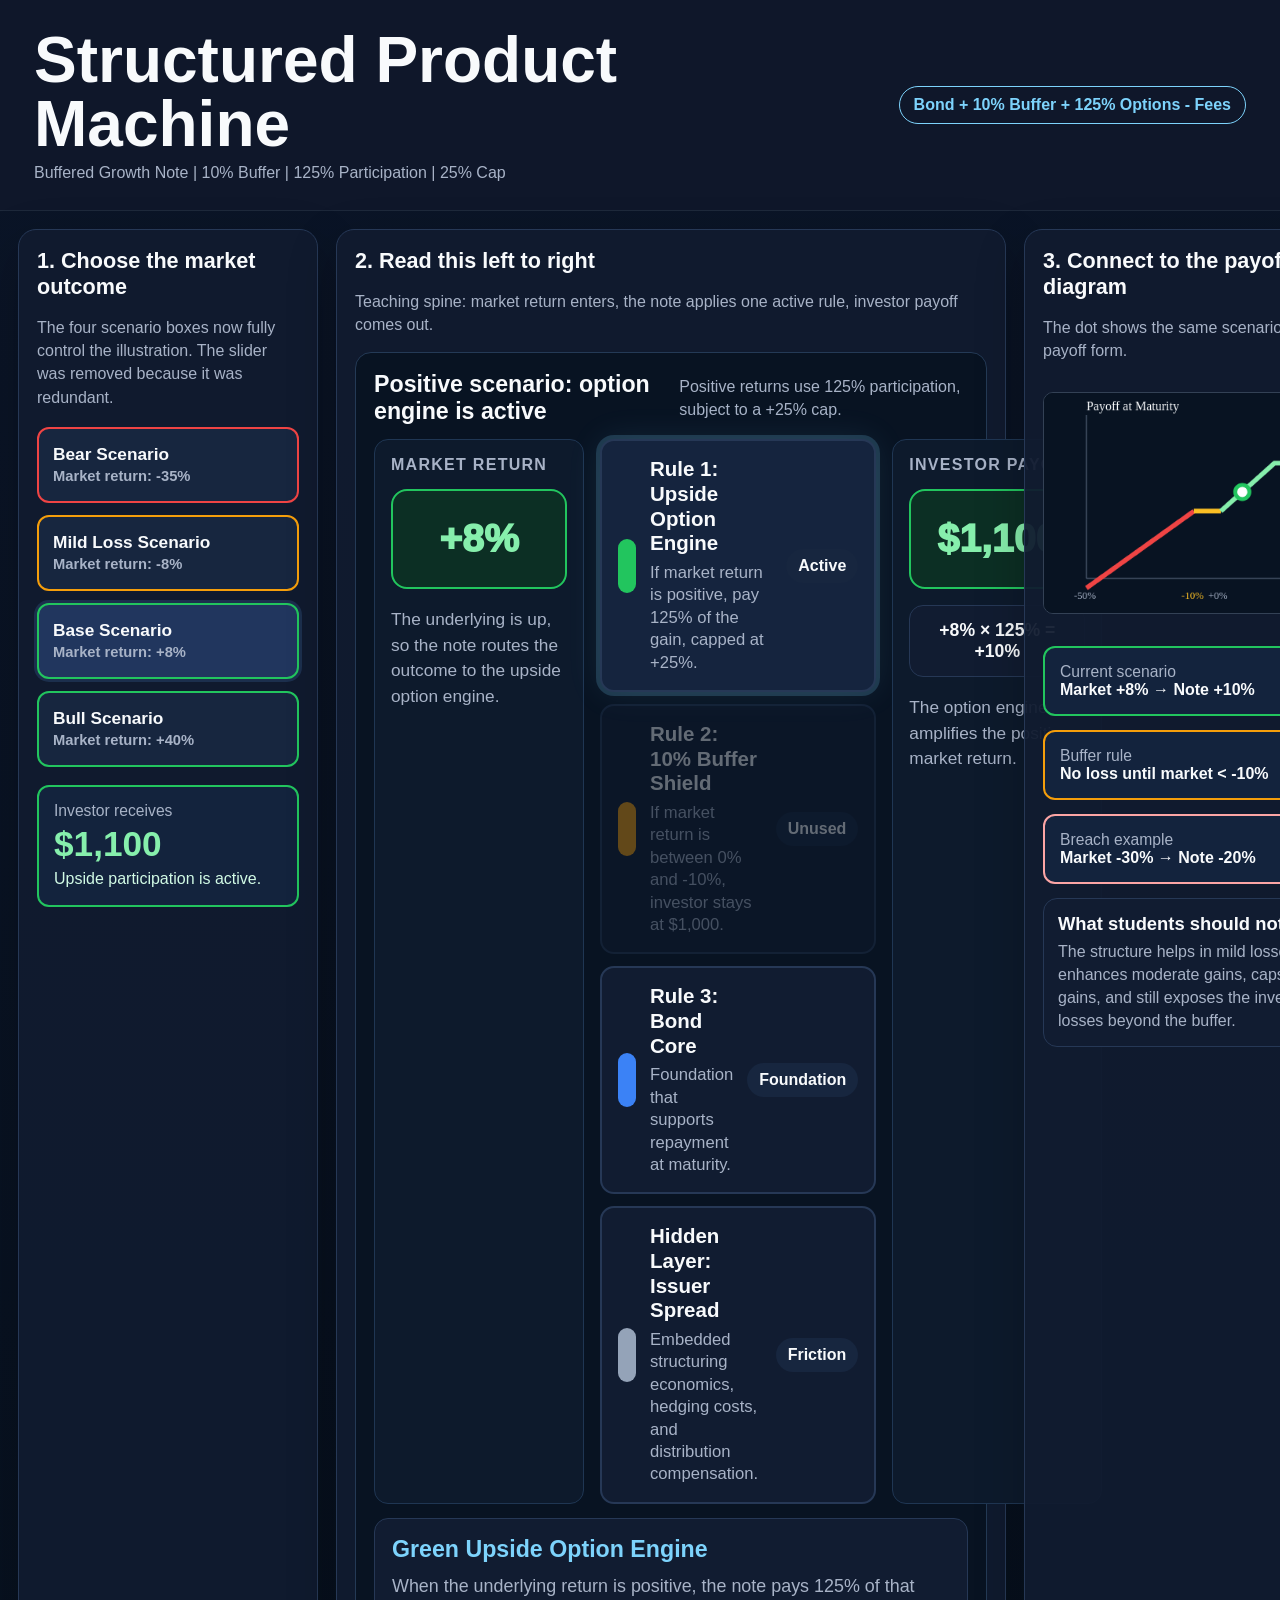
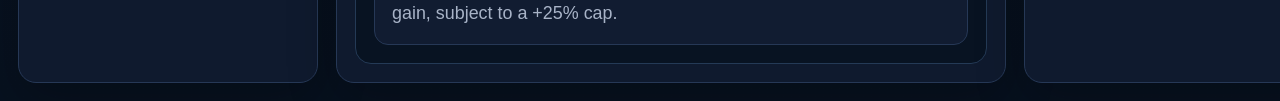
==== commit 7154b6ed: "Add files via upload" ====
--- a/index.html
+++ b/index.html
@@ -5,27 +5,29 @@
 <meta name="viewport" content="width=device-width, initial-scale=1.0" />
 <title>Structured Product Machine</title>
 <style>
-:root{--bg:#08111f;--panel:#101b2f;--panel2:#13233d;--line:#263856;--text:#f8fafc;--muted:#a8b3c7;--blue:#3b82f6;--orange:#f59e0b;--orange2:#fbbf24;--green:#22c55e;--green2:#86efac;--red:#ef4444;--red2:#fca5a5;--gray:#94a3b8;--purple:#a78bfa;--cyan:#7dd3fc}*{box-sizing:border-box}body{margin:0;background:linear-gradient(180deg,#0b1528,#07111f);color:var(--text);font-family:Segoe UI,Inter,Arial,sans-serif}.topbar{padding:28px 34px;background:#0f172a;border-bottom:1px solid #1e293b;display:flex;justify-content:space-between;gap:20px;align-items:center}.topbar h1{margin:0;font-size:clamp(2.2rem,5vw,4.3rem);line-height:1}.topbar p{margin:8px 0 0;color:var(--muted)}.tag{border:1px solid var(--cyan);border-radius:999px;color:var(--cyan);padding:9px 14px;font-weight:800;white-space:nowrap}.dashboard{display:grid;grid-template-columns:300px minmax(650px,1fr) 370px;gap:18px;padding:18px}.panel{background:rgba(16,27,47,.94);border:1px solid var(--line);border-radius:18px;padding:18px;box-shadow:0 18px 50px rgba(0,0,0,.24)}h2{margin:0 0 8px;font-size:1.35rem}.muted{color:var(--muted);line-height:1.45}.button-grid{display:grid;grid-template-columns:1fr 1fr;gap:10px;margin:18px 0}.btn,.vote button{cursor:pointer;background:#17263f;color:var(--text);border:2px solid var(--line);border-radius:10px;padding:12px;font-weight:850}.btn span{color:var(--muted);font-size:.9rem}.btn.active{background:#21365e;box-shadow:0 0 0 3px rgba(96,165,250,.15)}.red{border-color:var(--red)}.orange{border-color:var(--orange)}.green{border-color:var(--green)}.slider-card{margin:24px 0}.slider-card label{display:block;font-weight:900;text-transform:uppercase;margin-bottom:12px}.slider-row{display:flex;align-items:center;gap:10px;color:var(--muted)}input[type=range]{width:100%;accent-color:var(--green)}.current-return{text-align:center;color:var(--green2);font-size:1.9rem;font-weight:950;margin-top:8px}.metric,.kpi{background:var(--panel2);border-radius:12px;padding:15px;margin-top:14px}.metric span,.kpi span,.decision span{display:block;color:var(--muted);font-size:.98rem}.metric strong{display:block;color:var(--green2);font-size:2.2rem;margin:4px 0}.metric p{margin:0;color:#d1fae5;line-height:1.4;font-size:1rem}.green-border{border:2px solid var(--green)}.orange-border{border:2px solid var(--orange)}.red-border{border:2px solid var(--red2)}.flow{margin-top:16px;background:#081322;border:1px solid #243a56;border-radius:16px;padding:18px}.flow-title{display:flex;justify-content:space-between;gap:12px;align-items:center;margin-bottom:14px}.flow-title strong{font-size:1.45rem}.machine{display:grid;grid-template-columns:210px 1fr 210px;gap:16px;align-items:stretch}.node{background:#0d1a2c;border:1px solid #1f3653;border-radius:14px;padding:16px;min-height:245px}.node-label{text-transform:uppercase;letter-spacing:.08em;color:var(--muted);font-size:1rem;font-weight:900;margin-bottom:15px}.big{display:grid;place-items:center;min-height:100px;border-radius:16px;font-size:2.45rem;font-weight:950;text-align:center;margin-bottom:14px}.positive{background:#0c2f24;border:2px solid var(--green);color:var(--green2)}.buffer{background:#2f2410;border:2px solid var(--orange);color:var(--orange2)}.negative{background:#361818;border:2px solid var(--red);color:var(--red2)}.node p{color:var(--muted);line-height:1.5;font-size:1.08rem}.rules{display:flex;flex-direction:column;gap:12px}.rule{border:2px solid var(--line);background:#111c31;border-radius:14px;padding:16px;display:grid;grid-template-columns:18px 1fr auto;gap:14px;align-items:center;transition:.18s;text-align:left;color:var(--text);font-family:inherit}.rule.active{box-shadow:0 0 0 4px rgba(125,211,252,.18),0 0 35px rgba(125,211,252,.1);background:#15243e}.rule.dim{opacity:.38}.bar{height:54px;border-radius:999px}.bar.green{background:var(--green)}.bar.orange{background:var(--orange)}.bar.blue{background:var(--blue)}.bar.gray{background:var(--gray)}.rule strong{display:block;font-size:1.28rem;line-height:1.2}.rule small{display:block;color:var(--muted);margin-top:6px;font-size:1.04rem;line-height:1.35}.rule b{background:#17263f;border-radius:999px;padding:8px 12px;font-size:1rem;white-space:nowrap}.formula{margin-top:16px;background:#111c31;border:1px solid var(--line);border-radius:14px;padding:14px;text-align:center;font-weight:900;font-size:1.1rem}.explain{margin-top:14px;background:#111c31;border:1px solid var(--line);border-radius:14px;padding:17px;min-height:95px}.explain h3{margin:0 0 10px;color:var(--cyan);font-size:1.45rem}.explain p{margin:0;color:var(--muted);line-height:1.5;font-size:1.12rem}#payoffCanvas{width:100%;background:#081322;border:1px solid #334155;border-radius:10px;margin:14px 0}.decision{background:#191a2f;border:2px solid var(--purple);border-radius:14px;padding:14px;margin-top:14px}.decision strong{display:block;font-size:1.3rem;margin:7px 0}.vote{display:flex;gap:10px;margin:10px 0}.vote button{flex:1;border-color:var(--purple)}@media(max-width:1220px){.dashboard{grid-template-columns:1fr}.tag{display:none}.machine{grid-template-columns:1fr}.button-grid{grid-template-columns:repeat(4,1fr)}}@media(max-width:680px){.topbar{padding:20px}.dashboard{padding:12px}.panel{padding:14px}.button-grid{grid-template-columns:1fr}.flow-title{display:block}}
+:root{--bg:#08111f;--panel:#101b2f;--panel2:#13233d;--line:#263856;--text:#f8fafc;--muted:#a8b3c7;--blue:#3b82f6;--orange:#f59e0b;--orange2:#fbbf24;--green:#22c55e;--green2:#86efac;--red:#ef4444;--red2:#fca5a5;--gray:#94a3b8;--cyan:#7dd3fc}*{box-sizing:border-box}body{margin:0;background:linear-gradient(180deg,#0b1528,#07111f);color:var(--text);font-family:Segoe UI,Inter,Arial,sans-serif}.topbar{padding:28px 34px;background:#0f172a;border-bottom:1px solid #1e293b;display:flex;justify-content:space-between;align-items:center;gap:20px}.topbar h1{margin:0;font-size:clamp(2.2rem,5vw,4.3rem);line-height:1}.topbar p{margin:8px 0 0;color:var(--muted)}.tag{border:1px solid var(--cyan);border-radius:999px;color:var(--cyan);padding:9px 14px;font-weight:800;white-space:nowrap}.dashboard{display:grid;grid-template-columns:300px minmax(670px,1fr) 370px;gap:18px;padding:18px}.panel{background:rgba(16,27,47,.94);border:1px solid var(--line);border-radius:18px;padding:18px;box-shadow:0 18px 50px rgba(0,0,0,.24)}h2{margin:0 0 8px;font-size:1.35rem}.muted{color:var(--muted);line-height:1.45}.button-grid{display:grid;grid-template-columns:1fr;gap:12px;margin:18px 0}.btn{cursor:pointer;background:#17263f;color:var(--text);border:2px solid var(--line);border-radius:12px;padding:15px 14px;font-weight:850;text-align:left;font-size:1.08rem}.btn span{color:var(--muted);font-size:.92rem}.btn.active{background:#21365e;box-shadow:0 0 0 3px rgba(96,165,250,.15)}.red{border-color:var(--red)}.orange{border-color:var(--orange)}.green{border-color:var(--green)}.metric,.kpi{background:var(--panel2);border-radius:12px;padding:15px;margin-top:14px}.metric span,.kpi span{display:block;color:var(--muted);font-size:.98rem}.metric strong{display:block;color:var(--green2);font-size:2.2rem;margin:4px 0}.metric p{margin:0;color:#d1fae5;line-height:1.4;font-size:1rem}.green-border{border:2px solid var(--green)}.orange-border{border:2px solid var(--orange)}.red-border{border:2px solid var(--red2)}.flow{margin-top:16px;background:#081322;border:1px solid #243a56;border-radius:16px;padding:18px}.flow-title{display:flex;justify-content:space-between;gap:12px;align-items:center;margin-bottom:14px}.flow-title strong{font-size:1.45rem}.machine{display:grid;grid-template-columns:210px 1fr 210px;gap:16px;align-items:stretch}.node{background:#0d1a2c;border:1px solid #1f3653;border-radius:14px;padding:16px;min-height:245px}.node-label{text-transform:uppercase;letter-spacing:.08em;color:var(--muted);font-size:1rem;font-weight:900;margin-bottom:15px}.big{display:grid;place-items:center;min-height:100px;border-radius:16px;font-size:2.45rem;font-weight:950;text-align:center;margin-bottom:14px}.positive{background:#0c2f24;border:2px solid var(--green);color:var(--green2)}.buffer-state{background:#2f2410;border:2px solid var(--orange);color:var(--orange2)}.negative{background:#361818;border:2px solid var(--red);color:var(--red2)}.node p{color:var(--muted);line-height:1.5;font-size:1.08rem}.rules{display:flex;flex-direction:column;gap:12px}.rule{border:2px solid var(--line);background:#111c31;border-radius:14px;padding:16px;display:grid;grid-template-columns:18px 1fr auto;gap:14px;align-items:center;transition:.18s;text-align:left;color:var(--text);font-family:inherit}.rule.active{box-shadow:0 0 0 4px rgba(125,211,252,.18),0 0 35px rgba(125,211,252,.1);background:#15243e}.rule.dim{opacity:.38}.bar{height:54px;border-radius:999px}.bar.green{background:var(--green)}.bar.orange{background:var(--orange)}.bar.blue{background:var(--blue)}.bar.gray{background:var(--gray)}.rule strong{display:block;font-size:1.28rem;line-height:1.2}.rule small{display:block;color:var(--muted);margin-top:6px;font-size:1.04rem;line-height:1.35}.rule b{background:#17263f;border-radius:999px;padding:8px 12px;font-size:1rem;white-space:nowrap}.formula{margin-top:16px;background:#111c31;border:1px solid var(--line);border-radius:14px;padding:14px;text-align:center;font-weight:900;font-size:1.1rem}.explain{margin-top:14px;background:#111c31;border:1px solid var(--line);border-radius:14px;padding:17px;min-height:95px}.explain h3{margin:0 0 10px;color:var(--cyan);font-size:1.45rem}.explain p{margin:0;color:var(--muted);line-height:1.5;font-size:1.12rem}#payoffCanvas{width:100%;background:#081322;border:1px solid #334155;border-radius:10px;margin:14px 0}.note-box{background:#111c31;border:1px solid var(--line);border-radius:14px;padding:14px;margin-top:14px}.note-box strong{display:block;font-size:1.15rem;margin-bottom:6px}.note-box p{color:var(--muted);line-height:1.42;margin:0}@media(max-width:1220px){.dashboard{grid-template-columns:1fr}.tag{display:none}.machine{grid-template-columns:1fr}}@media(max-width:680px){.topbar{padding:20px}.dashboard{padding:12px}.panel{padding:14px}.flow-title{display:block}}
 </style>
 </head>
 <body>
 <header class="topbar"><div><h1>Structured Product Machine</h1><p>Buffered Growth Note | 10% Buffer | 125% Participation | 25% Cap</p></div><div class="tag">Bond + 10% Buffer + 125% Options - Fees</div></header>
 <main class="dashboard">
-<section class="panel"><h2>1. Choose the market outcome</h2><p class="muted">Use a preset or drag the slider. The explanation changes immediately.</p><div class="button-grid"><button id="bearBtn" class="btn red">Bear<br><span>-35%</span></button><button id="mildBtn" class="btn orange">Mild Loss<br><span>-8%</span></button><button id="baseBtn" class="btn green active">Base<br><span>+8%</span></button><button id="bullBtn" class="btn green">Bull<br><span>+40%</span></button></div><div class="slider-card"><label>Underlying Return</label><div class="slider-row"><span>-50%</span><input id="returnSlider" type="range" min="-50" max="50" value="8"><span>+50%</span></div><div class="current-return" id="returnLabel">+8%</div></div><div class="metric green-border"><span>Investor receives</span><strong id="noteValue">$1,100</strong><p id="resultExplanation">Upside participation is active.</p></div></section>
+<section class="panel"><h2>1. Choose the market outcome</h2><p class="muted">The four scenario boxes now fully control the illustration. The slider was removed because it was redundant.</p><div class="button-grid"><button id="bearBtn" class="btn red">Bear Scenario<br><span>Market return: -35%</span></button><button id="mildBtn" class="btn orange">Mild Loss Scenario<br><span>Market return: -8%</span></button><button id="baseBtn" class="btn green active">Base Scenario<br><span>Market return: +8%</span></button><button id="bullBtn" class="btn green">Bull Scenario<br><span>Market return: +40%</span></button></div><div class="metric green-border"><span>Investor receives</span><strong id="noteValue">$1,100</strong><p id="resultExplanation">Upside participation is active.</p></div></section>
 <section class="panel"><h2>2. Read this left to right</h2><p class="muted">Teaching spine: market return enters, the note applies one active rule, investor payoff comes out.</p><div class="flow"><div class="flow-title"><strong id="scenarioTitle">Positive scenario: option engine is active</strong><span class="muted" id="scenarioSubtitle">Positive returns use 125% participation, capped at +25%.</span></div><div class="machine"><div class="node"><div class="node-label">Market return</div><div id="marketBadge" class="big positive">+8%</div><p id="marketStory">The underlying is up, so the note routes the outcome to the upside option engine.</p></div><div class="rules"><button class="rule active" id="ruleOption" data-layer="option"><span class="bar green"></span><span><strong>Rule 1: Upside Option Engine</strong><small>If market return is positive, pay 125% of the gain, capped at +25%.</small></span><b id="optionStatus">Active</b></button><button class="rule dim" id="ruleBuffer" data-layer="buffer"><span class="bar orange"></span><span><strong>Rule 2: 10% Buffer Shield</strong><small>If market return is between 0% and -10%, investor stays at $1,000.</small></span><b id="bufferStatus">Unused</b></button><button class="rule" id="ruleBond" data-layer="bond"><span class="bar blue"></span><span><strong>Rule 3: Bond Core</strong><small>Foundation that supports repayment at maturity.</small></span><b>Foundation</b></button><button class="rule" id="ruleFees" data-layer="fees"><span class="bar gray"></span><span><strong>Hidden Layer: Issuer Spread</strong><small>Embedded structuring economics, hedging costs, and distribution compensation.</small></span><b>Friction</b></button></div><div class="node"><div class="node-label">Investor payoff</div><div id="payoffBadge" class="big positive">$1,100</div><div id="payoffRule" class="formula">+8% × 125% = +10%</div><p id="payoffStory">The option engine amplifies the positive market return.</p></div></div><div id="layerDescription" class="explain"><h3>Green Upside Option Engine</h3><p>When the underlying return is positive, the note pays 125% of that gain, subject to a +25% cap. A +8% market return becomes a +10% note return.</p></div></div></section>
-<section class="panel"><h2>3. Connect to the payoff diagram</h2><p class="muted">The dot shows the same scenario in traditional payoff form.</p><canvas id="payoffCanvas" width="420" height="280"></canvas><div class="kpi green-border"><span>Current scenario</span><strong id="scenarioText">Market +8% → Note +10%</strong></div><div class="kpi orange-border"><span>Buffer rule</span><strong>No loss until market &lt; -10%</strong></div><div class="kpi red-border"><span>Breach example</span><strong>Market -30% → Note -20%</strong></div><div class="decision"><span>Behavioral prompt</span><strong>Would you buy this note?</strong><div class="vote"><button id="yesBtn">Yes</button><button id="noBtn">No</button></div><p id="voteReveal" class="muted">Commit first. Then inspect buffer breach risk, upside cap, and embedded fees.</p></div></section>
+<section class="panel"><h2>3. Connect to the payoff diagram</h2><p class="muted">The dot shows the same scenario in traditional payoff form.</p><canvas id="payoffCanvas" width="420" height="280"></canvas><div class="kpi green-border"><span>Current scenario</span><strong id="scenarioText">Market +8% → Note +10%</strong></div><div class="kpi orange-border"><span>Buffer rule</span><strong>No loss until market &lt; -10%</strong></div><div class="kpi red-border"><span>Breach example</span><strong>Market -30% → Note -20%</strong></div><div class="note-box"><strong>What students should notice</strong><p>The structure helps in mild losses, enhances moderate gains, caps large gains, and still exposes the investor to losses beyond the buffer.</p></div></section>
 </main>
 <script>
 const PARTICIPATION=1.25, BUFFER=.10, CAP=.25;
+const scenarios={bear:-.35,mild:-.08,base:.08,bull:.40}; let current='base';
 function structuredNotePayoff(r){if(r>=0)return 1000*Math.min(1+PARTICIPATION*r,1+CAP);if(r>=-BUFFER)return 1000;return 1000*(1+(r+BUFFER));}
 function structuredNoteReturn(r){return structuredNotePayoff(r)/1000-1;}function formatPercent(r){const p=Math.round(r*100);return `${p>=0?'+':''}${p}%`;}function formatCurrency(v){return v.toLocaleString('en-US',{style:'currency',currency:'USD',maximumFractionDigits:0});}
 function drawPayoffChart(canvas,currentReturn){const ctx=canvas.getContext('2d'),w=canvas.width,h=canvas.height;ctx.clearRect(0,0,w,h);ctx.fillStyle='#081322';ctx.fillRect(0,0,w,h);const padL=54,padR=24,padT=28,padB=44,xMin=-.5,xMax=.5,yMin=650,yMax=1500;const x=r=>padL+((r-xMin)/(xMax-xMin))*(w-padL-padR);const y=v=>h-padB-((v-yMin)/(yMax-yMin))*(h-padT-padB);ctx.strokeStyle='#64748b';ctx.lineWidth=1;ctx.beginPath();ctx.moveTo(padL,padT);ctx.lineTo(padL,h-padB);ctx.lineTo(w-padR,h-padB);ctx.stroke();ctx.fillStyle='#f8fafc';ctx.font='16px Segoe UI';ctx.fillText('Payoff at Maturity',padL,22);[[-.5,-BUFFER,'#ef4444'],[-BUFFER,0,'#fbbf24'],[0,.5,'#86efac']].forEach(([a,b,c])=>{ctx.beginPath();for(let i=0;i<=80;i++){const r=a+(b-a)*i/80,px=x(r),py=y(structuredNotePayoff(r));if(i===0)ctx.moveTo(px,py);else ctx.lineTo(px,py);}ctx.strokeStyle=c;ctx.lineWidth=6;ctx.stroke();});[-.5,-BUFFER,0,.5].forEach(r=>{ctx.fillStyle=r===-BUFFER?'#fbbf24':'#a8b3c7';ctx.font='13px Segoe UI';ctx.fillText(formatPercent(r),x(r)-16,h-18);});const dx=x(currentReturn),dy=y(structuredNotePayoff(currentReturn));ctx.beginPath();ctx.arc(dx,dy,9,0,Math.PI*2);ctx.fillStyle='#fff';ctx.fill();ctx.lineWidth=5;ctx.strokeStyle=currentReturn<-BUFFER?'#ef4444':currentReturn<0?'#fbbf24':'#22c55e';ctx.stroke();}
-const els={slider:returnSlider,returnLabel,noteValue,resultExplanation,marketBadge,marketStory,payoffBadge,payoffRule,payoffStory,scenarioText,scenarioTitle,scenarioSubtitle,optionStatus,bufferStatus,canvas:payoffCanvas,desc:layerDescription};
+const els={noteValue,resultExplanation,marketBadge,marketStory,payoffBadge,payoffRule,payoffStory,scenarioText,scenarioTitle,scenarioSubtitle,optionStatus,bufferStatus,canvas:payoffCanvas,desc:layerDescription};
 const layerText={option:['Green Upside Option Engine','When the underlying return is positive, the note pays 125% of that gain, subject to a +25% cap.'],buffer:['Orange 10% Buffer Shield','The buffer absorbs losses from 0% to -10%, keeping investor value at $1,000.'],bond:['Blue Bond Core','The bond core is the principal foundation of the structure.'],fees:['Gray Issuer Spread','The issuer spread represents embedded economics and product frictions.']};
-function setState(el,r){el.classList.remove('positive','buffer','negative');el.classList.add(r>=0?'positive':r>=-BUFFER?'buffer':'negative');}function describe(k){const [t,b]=layerText[k];els.desc.innerHTML=`<h3>${t}</h3><p>${b}</p>`;document.querySelectorAll('.rule').forEach(r=>r.classList.remove('active'));const rule=document.querySelector(`[data-layer="${k}"]`);if(rule)rule.classList.add('active');}
-function update(){const r=Number(els.slider.value)/100,nr=structuredNoteReturn(r),pay=structuredNotePayoff(r);els.returnLabel.textContent=formatPercent(r);els.noteValue.textContent=formatCurrency(pay);els.marketBadge.textContent=formatPercent(r);els.payoffBadge.textContent=formatCurrency(pay);els.scenarioText.textContent=`Market ${formatPercent(r)} → Note ${formatPercent(nr)}`;setState(els.marketBadge,r);setState(els.payoffBadge,r);document.querySelectorAll('.button-grid .btn').forEach(b=>b.classList.remove('active'));if(Number(els.slider.value)===-35)bearBtn.classList.add('active');if(Number(els.slider.value)===-8)mildBtn.classList.add('active');if(Number(els.slider.value)===8)baseBtn.classList.add('active');if(Number(els.slider.value)===40)bullBtn.classList.add('active');document.querySelectorAll('.rule').forEach(el=>el.classList.remove('dim'));
+function setState(el,r){el.classList.remove('positive','buffer-state','negative');el.classList.add(r>=0?'positive':r>=-BUFFER?'buffer-state':'negative');}
+function describe(k){const [t,b]=layerText[k];els.desc.innerHTML=`<h3>${t}</h3><p>${b}</p>`;document.querySelectorAll('.rule').forEach(r=>r.classList.remove('active'));const rule=document.querySelector(`[data-layer="${k}"]`);if(rule)rule.classList.add('active');}
+function update(s){current=s;const r=scenarios[s],nr=structuredNoteReturn(r),pay=structuredNotePayoff(r);els.noteValue.textContent=formatCurrency(pay);els.marketBadge.textContent=formatPercent(r);els.payoffBadge.textContent=formatCurrency(pay);els.scenarioText.textContent=`Market ${formatPercent(r)} → Note ${formatPercent(nr)}`;setState(els.marketBadge,r);setState(els.payoffBadge,r);document.querySelectorAll('.button-grid .btn').forEach(b=>b.classList.remove('active'));document.getElementById(s+'Btn').classList.add('active');document.querySelectorAll('.rule').forEach(el=>el.classList.remove('dim'));
 if(r>=0){els.resultExplanation.textContent=nr>=CAP?'Upside cap is active.':'Upside participation is active.';els.scenarioTitle.textContent=nr>=CAP?'Bull scenario: upside cap is reached':'Positive scenario: option engine is active';els.scenarioSubtitle.textContent='Positive returns use 125% participation, subject to a +25% cap.';els.marketStory.textContent='The underlying is up, so the note routes the outcome to the upside option engine.';els.payoffRule.textContent=nr>=CAP?`Capped at ${formatPercent(CAP)}`:`${formatPercent(r)} × 125% = ${formatPercent(nr)}`;els.payoffStory.textContent=nr>=CAP?'The note gain stops at the cap even if the market rises further.':'The option engine amplifies the positive market return.';els.optionStatus.textContent=nr>=CAP?'Capped':'Active';els.bufferStatus.textContent='Unused';ruleBuffer.classList.add('dim');describe('option');}
 else if(r>=-BUFFER){els.resultExplanation.textContent='The buffer absorbs the market loss. Investor principal is unchanged.';els.scenarioTitle.textContent='Mild loss scenario: buffer shield is active';els.scenarioSubtitle.textContent='Losses inside the 10% buffer do not reduce principal.';els.marketStory.textContent='The market is down, but the decline is inside the buffer.';els.payoffRule.textContent='Inside buffer zone: payoff stays at $1,000';els.payoffStory.textContent='The buffer absorbs the decline.';els.optionStatus.textContent='Inactive';els.bufferStatus.textContent='Absorbing';ruleOption.classList.add('dim');describe('buffer');}
 else{els.resultExplanation.textContent='The buffer is breached. Principal is now exposed.';els.scenarioTitle.textContent='Bear scenario: buffer is breached';els.scenarioSubtitle.textContent='Losses beyond -10% pass through to the investor.';els.marketStory.textContent='The market loss is larger than the buffer.';els.payoffRule.textContent=`${formatPercent(r)} market → ${formatPercent(nr)} note`;els.payoffStory.textContent='Only the first 10% is absorbed; the excess loss reaches the investor.';els.optionStatus.textContent='Inactive';els.bufferStatus.textContent='Breached';ruleOption.classList.add('dim');describe('buffer');}drawPayoffChart(els.canvas,r);}
-function setReturn(v){els.slider.value=v;update();}bearBtn.onclick=()=>setReturn(-35);mildBtn.onclick=()=>setReturn(-8);baseBtn.onclick=()=>setReturn(8);bullBtn.onclick=()=>setReturn(40);slider.oninput=update;document.querySelectorAll('[data-layer]').forEach(el=>el.onclick=()=>describe(el.dataset.layer));yesBtn.onclick=()=>voteReveal.textContent='Good. Now test the bear case and compare the structure against owning the underlying.';noBtn.onclick=()=>voteReveal.textContent='Good. Identify whether the concern is fees, breach risk, cap, complexity, or opportunity cost.';update();
-</script></body></html>
+bearBtn.onclick=()=>update('bear');mildBtn.onclick=()=>update('mild');baseBtn.onclick=()=>update('base');bullBtn.onclick=()=>update('bull');document.querySelectorAll('[data-layer]').forEach(el=>el.onclick=()=>describe(el.dataset.layer));update('base');
+</script></body></html>
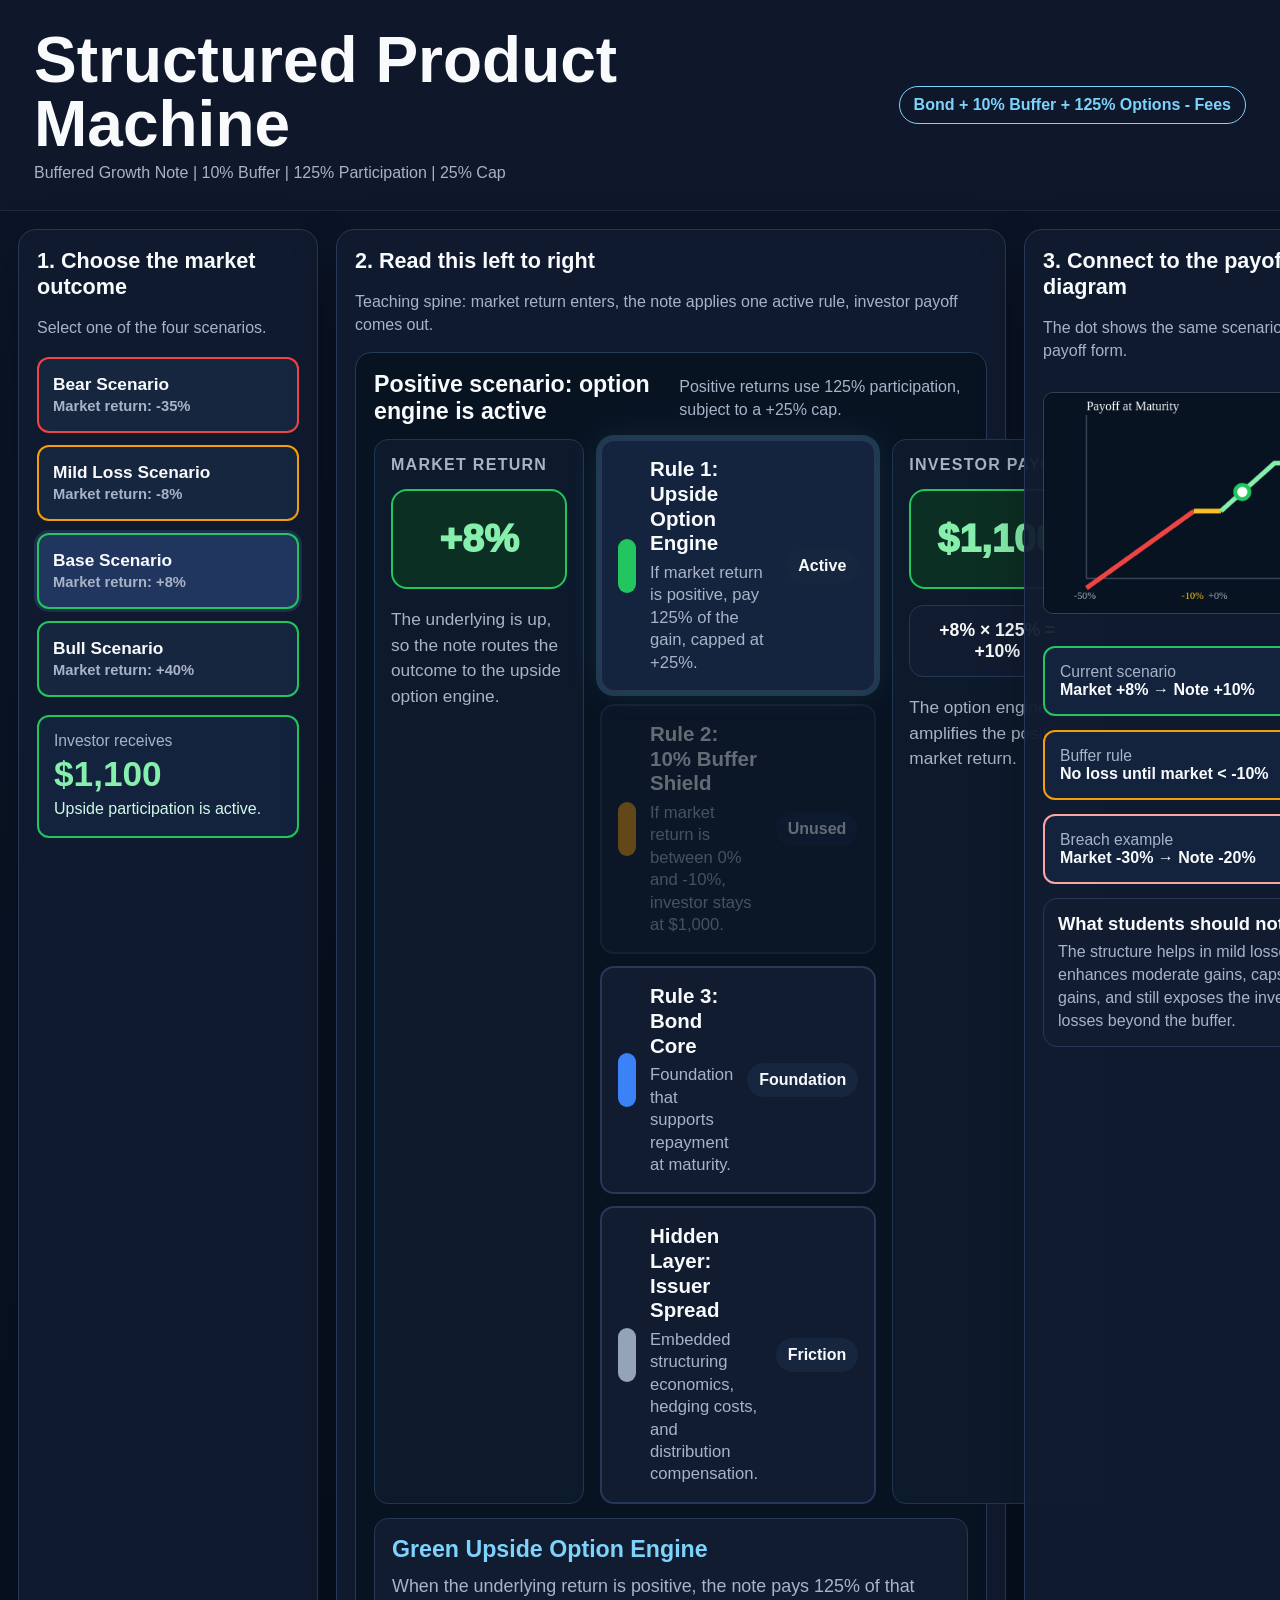
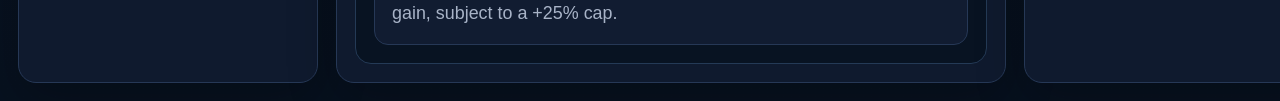
==== commit 1847d935: "Update market outcome selection section in HTML" ====
--- a/index.html
+++ b/index.html
@@ -11,7 +11,7 @@
 <body>
 <header class="topbar"><div><h1>Structured Product Machine</h1><p>Buffered Growth Note | 10% Buffer | 125% Participation | 25% Cap</p></div><div class="tag">Bond + 10% Buffer + 125% Options - Fees</div></header>
 <main class="dashboard">
-<section class="panel"><h2>1. Choose the market outcome</h2><p class="muted">The four scenario boxes now fully control the illustration. The slider was removed because it was redundant.</p><div class="button-grid"><button id="bearBtn" class="btn red">Bear Scenario<br><span>Market return: -35%</span></button><button id="mildBtn" class="btn orange">Mild Loss Scenario<br><span>Market return: -8%</span></button><button id="baseBtn" class="btn green active">Base Scenario<br><span>Market return: +8%</span></button><button id="bullBtn" class="btn green">Bull Scenario<br><span>Market return: +40%</span></button></div><div class="metric green-border"><span>Investor receives</span><strong id="noteValue">$1,100</strong><p id="resultExplanation">Upside participation is active.</p></div></section>
+<section class="panel"><h2>1. Choose the market outcome</h2><p class="muted">Select one of the four scenarios.</p><div class="button-grid"><button id="bearBtn" class="btn red">Bear Scenario<br><span>Market return: -35%</span></button><button id="mildBtn" class="btn orange">Mild Loss Scenario<br><span>Market return: -8%</span></button><button id="baseBtn" class="btn green active">Base Scenario<br><span>Market return: +8%</span></button><button id="bullBtn" class="btn green">Bull Scenario<br><span>Market return: +40%</span></button></div><div class="metric green-border"><span>Investor receives</span><strong id="noteValue">$1,100</strong><p id="resultExplanation">Upside participation is active.</p></div></section>
 <section class="panel"><h2>2. Read this left to right</h2><p class="muted">Teaching spine: market return enters, the note applies one active rule, investor payoff comes out.</p><div class="flow"><div class="flow-title"><strong id="scenarioTitle">Positive scenario: option engine is active</strong><span class="muted" id="scenarioSubtitle">Positive returns use 125% participation, capped at +25%.</span></div><div class="machine"><div class="node"><div class="node-label">Market return</div><div id="marketBadge" class="big positive">+8%</div><p id="marketStory">The underlying is up, so the note routes the outcome to the upside option engine.</p></div><div class="rules"><button class="rule active" id="ruleOption" data-layer="option"><span class="bar green"></span><span><strong>Rule 1: Upside Option Engine</strong><small>If market return is positive, pay 125% of the gain, capped at +25%.</small></span><b id="optionStatus">Active</b></button><button class="rule dim" id="ruleBuffer" data-layer="buffer"><span class="bar orange"></span><span><strong>Rule 2: 10% Buffer Shield</strong><small>If market return is between 0% and -10%, investor stays at $1,000.</small></span><b id="bufferStatus">Unused</b></button><button class="rule" id="ruleBond" data-layer="bond"><span class="bar blue"></span><span><strong>Rule 3: Bond Core</strong><small>Foundation that supports repayment at maturity.</small></span><b>Foundation</b></button><button class="rule" id="ruleFees" data-layer="fees"><span class="bar gray"></span><span><strong>Hidden Layer: Issuer Spread</strong><small>Embedded structuring economics, hedging costs, and distribution compensation.</small></span><b>Friction</b></button></div><div class="node"><div class="node-label">Investor payoff</div><div id="payoffBadge" class="big positive">$1,100</div><div id="payoffRule" class="formula">+8% × 125% = +10%</div><p id="payoffStory">The option engine amplifies the positive market return.</p></div></div><div id="layerDescription" class="explain"><h3>Green Upside Option Engine</h3><p>When the underlying return is positive, the note pays 125% of that gain, subject to a +25% cap. A +8% market return becomes a +10% note return.</p></div></div></section>
 <section class="panel"><h2>3. Connect to the payoff diagram</h2><p class="muted">The dot shows the same scenario in traditional payoff form.</p><canvas id="payoffCanvas" width="420" height="280"></canvas><div class="kpi green-border"><span>Current scenario</span><strong id="scenarioText">Market +8% → Note +10%</strong></div><div class="kpi orange-border"><span>Buffer rule</span><strong>No loss until market &lt; -10%</strong></div><div class="kpi red-border"><span>Breach example</span><strong>Market -30% → Note -20%</strong></div><div class="note-box"><strong>What students should notice</strong><p>The structure helps in mild losses, enhances moderate gains, caps large gains, and still exposes the investor to losses beyond the buffer.</p></div></section>
 </main>
@@ -30,4 +30,4 @@
 else if(r>=-BUFFER){els.resultExplanation.textContent='The buffer absorbs the market loss. Investor principal is unchanged.';els.scenarioTitle.textContent='Mild loss scenario: buffer shield is active';els.scenarioSubtitle.textContent='Losses inside the 10% buffer do not reduce principal.';els.marketStory.textContent='The market is down, but the decline is inside the buffer.';els.payoffRule.textContent='Inside buffer zone: payoff stays at $1,000';els.payoffStory.textContent='The buffer absorbs the decline.';els.optionStatus.textContent='Inactive';els.bufferStatus.textContent='Absorbing';ruleOption.classList.add('dim');describe('buffer');}
 else{els.resultExplanation.textContent='The buffer is breached. Principal is now exposed.';els.scenarioTitle.textContent='Bear scenario: buffer is breached';els.scenarioSubtitle.textContent='Losses beyond -10% pass through to the investor.';els.marketStory.textContent='The market loss is larger than the buffer.';els.payoffRule.textContent=`${formatPercent(r)} market → ${formatPercent(nr)} note`;els.payoffStory.textContent='Only the first 10% is absorbed; the excess loss reaches the investor.';els.optionStatus.textContent='Inactive';els.bufferStatus.textContent='Breached';ruleOption.classList.add('dim');describe('buffer');}drawPayoffChart(els.canvas,r);}
 bearBtn.onclick=()=>update('bear');mildBtn.onclick=()=>update('mild');baseBtn.onclick=()=>update('base');bullBtn.onclick=()=>update('bull');document.querySelectorAll('[data-layer]').forEach(el=>el.onclick=()=>describe(el.dataset.layer));update('base');
-</script></body></html>+</script></body></html>
